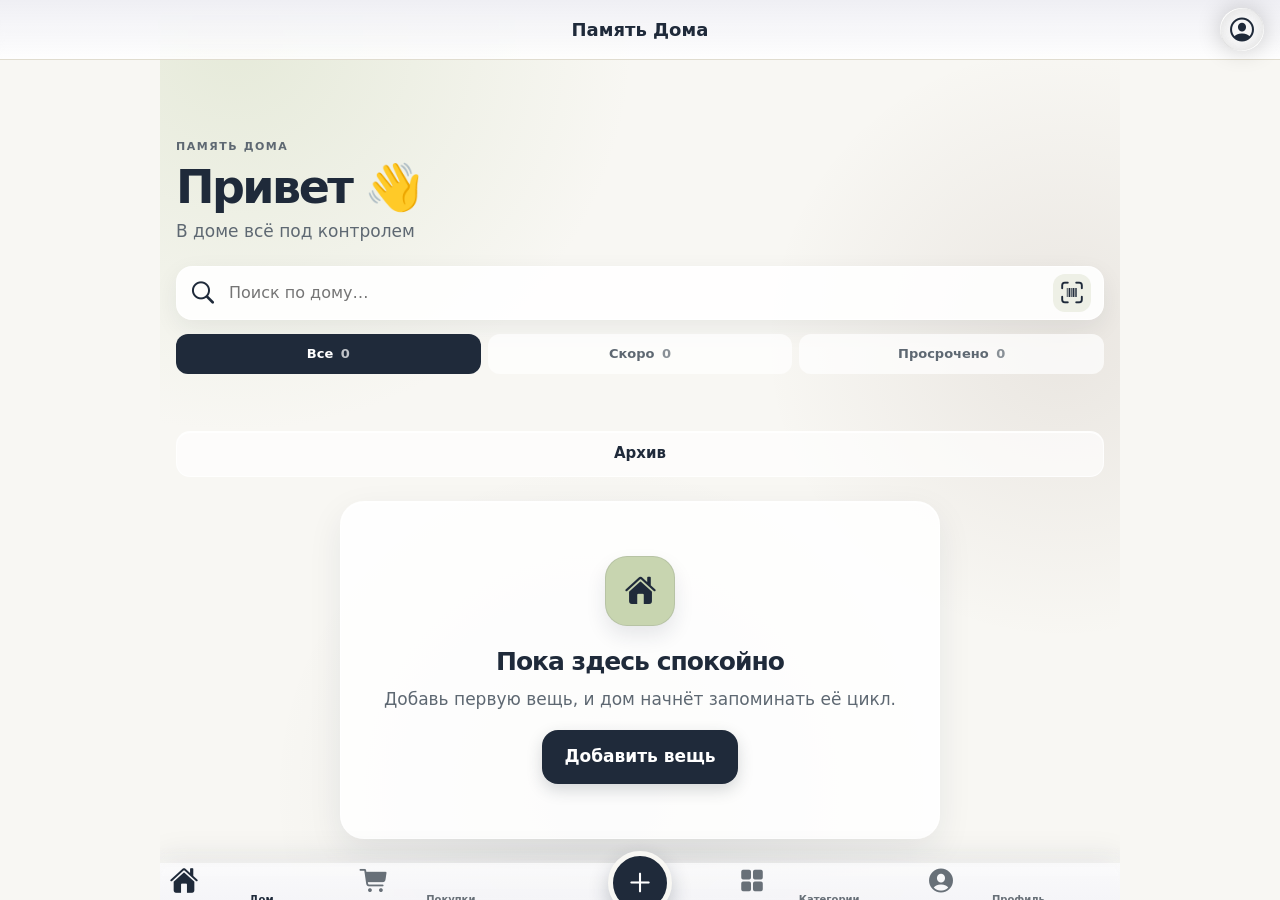
==== index.html @ 1f64ba48 "deploy: publish Home Memory beta" ====
<!DOCTYPE html>
<html lang="ru" data-dir-mode="static">
<head>
    <meta charset="utf-8">
    <meta http-equiv="Content-Type" content="text/html;charset=utf-8"/>
    <meta http-equiv="X-UA-Compatible" content="IE=edge">
    <meta name="viewport" content="width=device-width, initial-scale=1, viewport-fit=cover">
    <meta name="mobile-web-app-capable" content="yes">
    <meta name="apple-mobile-web-app-capable" content="yes"/>
    <meta name="apple-mobile-web-app-title" content="Память Дома"/>
    <meta name="apple-mobile-web-app-status-bar-style" content="black-translucent"/>
    <meta name="theme-color" content="#C8D5B0">
    <meta name="format-detection" content="telephone=no"/>
    <meta name="description" content="Память Дома помнит сроки, запасы, покупки и обслуживание за вас.">
    <title>Память Дома</title>
    <link rel="icon" type="image/png" href="favicon.png">
    <link rel="icon" type="image/svg+xml" href="favicon.svg">
    <link rel="apple-touch-icon" href="apple-touch-icon.png">
    <link rel="apple-touch-startup-image" media="screen and (device-width: 440px) and (device-height: 956px) and (-webkit-device-pixel-ratio: 3) and (orientation: landscape)" href="img/splash_screens/iPhone_17_Pro_Max__iPhone_16_Pro_Max_landscape.png">
    <link rel="apple-touch-startup-image" media="screen and (device-width: 402px) and (device-height: 874px) and (-webkit-device-pixel-ratio: 3) and (orientation: landscape)" href="img/splash_screens/iPhone_17_Pro__iPhone_17__iPhone_16_Pro_landscape.png">
    <link rel="apple-touch-startup-image" media="screen and (device-width: 430px) and (device-height: 932px) and (-webkit-device-pixel-ratio: 3) and (orientation: landscape)" href="img/splash_screens/iPhone_17_Air__iPhone_16_Plus__iPhone_15_Pro_Max__iPhone_15_Plus__iPhone_14_Pro_Max_landscape.png">
    <link rel="apple-touch-startup-image" media="screen and (device-width: 393px) and (device-height: 852px) and (-webkit-device-pixel-ratio: 3) and (orientation: landscape)" href="img/splash_screens/iPhone_16__iPhone_15_Pro__iPhone_15__iPhone_14_Pro_landscape.png">
    <link rel="apple-touch-startup-image" media="screen and (device-width: 428px) and (device-height: 926px) and (-webkit-device-pixel-ratio: 3) and (orientation: landscape)" href="img/splash_screens/iPhone_14_Plus__iPhone_13_Pro_Max__iPhone_12_Pro_Max_landscape.png">
    <link rel="apple-touch-startup-image" media="screen and (device-width: 390px) and (device-height: 844px) and (-webkit-device-pixel-ratio: 3) and (orientation: landscape)" href="img/splash_screens/iPhone_16e__iPhone_14__iPhone_13_Pro__iPhone_13__iPhone_12_Pro__iPhone_12_landscape.png">
    <link rel="apple-touch-startup-image" media="screen and (device-width: 375px) and (device-height: 812px) and (-webkit-device-pixel-ratio: 3) and (orientation: landscape)" href="img/splash_screens/iPhone_13_mini__iPhone_12_mini__iPhone_11_Pro__iPhone_XS__iPhone_X_landscape.png">
    <link rel="apple-touch-startup-image" media="screen and (device-width: 414px) and (device-height: 896px) and (-webkit-device-pixel-ratio: 3) and (orientation: landscape)" href="img/splash_screens/iPhone_11_Pro_Max__iPhone_XS_Max_landscape.png">
    <link rel="apple-touch-startup-image" media="screen and (device-width: 414px) and (device-height: 896px) and (-webkit-device-pixel-ratio: 2) and (orientation: landscape)" href="img/splash_screens/iPhone_11__iPhone_XR_landscape.png">
    <link rel="apple-touch-startup-image" media="screen and (device-width: 414px) and (device-height: 736px) and (-webkit-device-pixel-ratio: 3) and (orientation: landscape)" href="img/splash_screens/iPhone_8_Plus__iPhone_7_Plus__iPhone_6s_Plus__iPhone_6_Plus_landscape.png">
    <link rel="apple-touch-startup-image" media="screen and (device-width: 375px) and (device-height: 667px) and (-webkit-device-pixel-ratio: 2) and (orientation: landscape)" href="img/splash_screens/iPhone_8__iPhone_7__iPhone_6s__iPhone_6__4.7__iPhone_SE_landscape.png">
    <link rel="apple-touch-startup-image" media="screen and (device-width: 320px) and (device-height: 568px) and (-webkit-device-pixel-ratio: 2) and (orientation: landscape)" href="img/splash_screens/4__iPhone_SE__iPod_touch_5th_generation_and_later_landscape.png">
    <link rel="apple-touch-startup-image" media="screen and (device-width: 1032px) and (device-height: 1376px) and (-webkit-device-pixel-ratio: 2) and (orientation: landscape)" href="img/splash_screens/13__iPad_Pro_M4_landscape.png">
    <link rel="apple-touch-startup-image" media="screen and (device-width: 1024px) and (device-height: 1366px) and (-webkit-device-pixel-ratio: 2) and (orientation: landscape)" href="img/splash_screens/12.9__iPad_Pro_landscape.png">
    <link rel="apple-touch-startup-image" media="screen and (device-width: 834px) and (device-height: 1210px) and (-webkit-device-pixel-ratio: 2) and (orientation: landscape)" href="img/splash_screens/11__iPad_Pro_M4_landscape.png">
    <link rel="apple-touch-startup-image" media="screen and (device-width: 834px) and (device-height: 1194px) and (-webkit-device-pixel-ratio: 2) and (orientation: landscape)" href="img/splash_screens/11__iPad_Pro__10.5__iPad_Pro_landscape.png">
    <link rel="apple-touch-startup-image" media="screen and (device-width: 820px) and (device-height: 1180px) and (-webkit-device-pixel-ratio: 2) and (orientation: landscape)" href="img/splash_screens/10.9__iPad_Air_landscape.png">
    <link rel="apple-touch-startup-image" media="screen and (device-width: 834px) and (device-height: 1112px) and (-webkit-device-pixel-ratio: 2) and (orientation: landscape)" href="img/splash_screens/10.5__iPad_Air_landscape.png">
    <link rel="apple-touch-startup-image" media="screen and (device-width: 810px) and (device-height: 1080px) and (-webkit-device-pixel-ratio: 2) and (orientation: landscape)" href="img/splash_screens/10.2__iPad_landscape.png">
    <link rel="apple-touch-startup-image" media="screen and (device-width: 768px) and (device-height: 1024px) and (-webkit-device-pixel-ratio: 2) and (orientation: landscape)" href="img/splash_screens/9.7__iPad_Pro__7.9__iPad_mini__9.7__iPad_Air__9.7__iPad_landscape.png">
    <link rel="apple-touch-startup-image" media="screen and (device-width: 744px) and (device-height: 1133px) and (-webkit-device-pixel-ratio: 2) and (orientation: landscape)" href="img/splash_screens/8.3__iPad_Mini_landscape.png">
    <link rel="apple-touch-startup-image" media="screen and (device-width: 440px) and (device-height: 956px) and (-webkit-device-pixel-ratio: 3) and (orientation: portrait)" href="img/splash_screens/iPhone_17_Pro_Max__iPhone_16_Pro_Max_portrait.png">
    <link rel="apple-touch-startup-image" media="screen and (device-width: 402px) and (device-height: 874px) and (-webkit-device-pixel-ratio: 3) and (orientation: portrait)" href="img/splash_screens/iPhone_17_Pro__iPhone_17__iPhone_16_Pro_portrait.png">
    <link rel="apple-touch-startup-image" media="screen and (device-width: 430px) and (device-height: 932px) and (-webkit-device-pixel-ratio: 3) and (orientation: portrait)" href="img/splash_screens/iPhone_17_Air__iPhone_16_Plus__iPhone_15_Pro_Max__iPhone_15_Plus__iPhone_14_Pro_Max_portrait.png">
    <link rel="apple-touch-startup-image" media="screen and (device-width: 393px) and (device-height: 852px) and (-webkit-device-pixel-ratio: 3) and (orientation: portrait)" href="img/splash_screens/iPhone_16__iPhone_15_Pro__iPhone_15__iPhone_14_Pro_portrait.png">
    <link rel="apple-touch-startup-image" media="screen and (device-width: 428px) and (device-height: 926px) and (-webkit-device-pixel-ratio: 3) and (orientation: portrait)" href="img/splash_screens/iPhone_14_Plus__iPhone_13_Pro_Max__iPhone_12_Pro_Max_portrait.png">
    <link rel="apple-touch-startup-image" media="screen and (device-width: 390px) and (device-height: 844px) and (-webkit-device-pixel-ratio: 3) and (orientation: portrait)" href="img/splash_screens/iPhone_16e__iPhone_14__iPhone_13_Pro__iPhone_13__iPhone_12_Pro__iPhone_12_portrait.png">
    <link rel="apple-touch-startup-image" media="screen and (device-width: 375px) and (device-height: 812px) and (-webkit-device-pixel-ratio: 3) and (orientation: portrait)" href="img/splash_screens/iPhone_13_mini__iPhone_12_mini__iPhone_11_Pro__iPhone_XS__iPhone_X_portrait.png">
    <link rel="apple-touch-startup-image" media="screen and (device-width: 414px) and (device-height: 896px) and (-webkit-device-pixel-ratio: 3) and (orientation: portrait)" href="img/splash_screens/iPhone_11_Pro_Max__iPhone_XS_Max_portrait.png">
    <link rel="apple-touch-startup-image" media="screen and (device-width: 414px) and (device-height: 896px) and (-webkit-device-pixel-ratio: 2) and (orientation: portrait)" href="img/splash_screens/iPhone_11__iPhone_XR_portrait.png">
    <link rel="apple-touch-startup-image" media="screen and (device-width: 414px) and (device-height: 736px) and (-webkit-device-pixel-ratio: 3) and (orientation: portrait)" href="img/splash_screens/iPhone_8_Plus__iPhone_7_Plus__iPhone_6s_Plus__iPhone_6_Plus_portrait.png">
    <link rel="apple-touch-startup-image" media="screen and (device-width: 375px) and (device-height: 667px) and (-webkit-device-pixel-ratio: 2) and (orientation: portrait)" href="img/splash_screens/iPhone_8__iPhone_7__iPhone_6s__iPhone_6__4.7__iPhone_SE_portrait.png">
    <link rel="apple-touch-startup-image" media="screen and (device-width: 320px) and (device-height: 568px) and (-webkit-device-pixel-ratio: 2) and (orientation: portrait)" href="img/splash_screens/4__iPhone_SE__iPod_touch_5th_generation_and_later_portrait.png">
    <link rel="apple-touch-startup-image" media="screen and (device-width: 1032px) and (device-height: 1376px) and (-webkit-device-pixel-ratio: 2) and (orientation: portrait)" href="img/splash_screens/13__iPad_Pro_M4_portrait.png">
    <link rel="apple-touch-startup-image" media="screen and (device-width: 1024px) and (device-height: 1366px) and (-webkit-device-pixel-ratio: 2) and (orientation: portrait)" href="img/splash_screens/12.9__iPad_Pro_portrait.png">
    <link rel="apple-touch-startup-image" media="screen and (device-width: 834px) and (device-height: 1210px) and (-webkit-device-pixel-ratio: 2) and (orientation: portrait)" href="img/splash_screens/11__iPad_Pro_M4_portrait.png">
    <link rel="apple-touch-startup-image" media="screen and (device-width: 834px) and (device-height: 1194px) and (-webkit-device-pixel-ratio: 2) and (orientation: portrait)" href="img/splash_screens/11__iPad_Pro__10.5__iPad_Pro_portrait.png">
    <link rel="apple-touch-startup-image" media="screen and (device-width: 820px) and (device-height: 1180px) and (-webkit-device-pixel-ratio: 2) and (orientation: portrait)" href="img/splash_screens/10.9__iPad_Air_portrait.png">
    <link rel="apple-touch-startup-image" media="screen and (device-width: 834px) and (device-height: 1112px) and (-webkit-device-pixel-ratio: 2) and (orientation: portrait)" href="img/splash_screens/10.5__iPad_Air_portrait.png">
    <link rel="apple-touch-startup-image" media="screen and (device-width: 810px) and (device-height: 1080px) and (-webkit-device-pixel-ratio: 2) and (orientation: portrait)" href="img/splash_screens/10.2__iPad_portrait.png">
    <link rel="apple-touch-startup-image" media="screen and (device-width: 768px) and (device-height: 1024px) and (-webkit-device-pixel-ratio: 2) and (orientation: portrait)" href="img/splash_screens/9.7__iPad_Pro__7.9__iPad_mini__9.7__iPad_Air__9.7__iPad_portrait.png">
    <link rel="apple-touch-startup-image" media="screen and (device-width: 744px) and (device-height: 1133px) and (-webkit-device-pixel-ratio: 2) and (orientation: portrait)" href="img/splash_screens/8.3__iPad_Mini_portrait.png">
    <link rel="manifest" href="manifest.json">
    <link rel="stylesheet" href="./css/vendor-framework7-ltr-BfxMR8np.css">
  <script type="module" crossorigin src="./js/mobile-C40S2KGh.js"></script>
  <link rel="stylesheet" crossorigin href="./css/vendor-mobile-IQGUfzA8.css">
  <link rel="stylesheet" crossorigin href="./css/mobile-CT3A_3qa.css">
<link rel="manifest" href="./manifest.json"></head>
<body>
    <noscript>
        <strong>Для работы «Памяти Дома» нужно включить JavaScript.</strong>
    </noscript>
    <div id="app"></div>

</body>
</html>
---- css/vendor-framework7-ltr-BfxMR8np.css ----
:root{--f7-safe-area-left:0px;--f7-safe-area-right:0px;--f7-safe-area-top:0px;--f7-safe-area-bottom:0px;--f7-safe-area-outer-left:0px;--f7-safe-area-outer-right:0px;--f7-device-pixel-ratio:1}@supports (left:env(safe-area-inset-left)){:root{--f7-safe-area-top:env(safe-area-inset-top);--f7-safe-area-bottom:env(safe-area-inset-bottom)}:root .ios-left-edge,:root .ios-edges,:root .safe-area-left,:root .safe-areas,:root .popup,:root .sheet-modal,:root .panel-left{--f7-safe-area-left:env(safe-area-inset-left);--f7-safe-area-outer-left:env(safe-area-inset-left)}:root .ios-right-edge,:root .ios-edges,:root .safe-area-right,:root .safe-areas,:root .popup,:root .sheet-modal,:root .panel-right{--f7-safe-area-right:env(safe-area-inset-right);--f7-safe-area-outer-right:env(safe-area-inset-right)}:root .no-safe-areas,:root .no-safe-area-left,:root .no-ios-edges,:root .no-ios-left-edge{--f7-safe-area-left:0px;--f7-safe-area-outer-left:0px}:root .no-safe-areas,:root .no-safe-area-right,:root .no-ios-edges,:root .no-ios-right-edge{--f7-safe-area-right:0px;--f7-safe-area-outer-right:0px}}@media (resolution>=2x){:root{--f7-device-pixel-ratio:2}}@media (resolution>=3x){:root{--f7-device-pixel-ratio:3}}:root{--f7-font-size:14px;--f7-bars-translucent-opacity:.8;--f7-bars-translucent-blur:20px}.ios{--f7-font-family:-apple-system, SF Pro Text, SF UI Text, system-ui, Helvetica Neue, Helvetica, Arial, sans-serif;--f7-line-height:1.4;--f7-bars-border-color:transparent;--f7-glass-bg-color:#ffffffbf;--f7-glass-shadow:inset -1px -1px 0px -.5px #fff, inset 1px 1px 0px -.5px #fff, inset 3px 3px 10px -3px #ddd, inset -3px -3px 10px -3px #ddd, inset 0 0 5px 1px #fff, inset 0 0 0 .5px #00000040, inset 0 0 24px 0 #0000001a, 0 0 25px 0 #0003;--f7-glass-shadow-thumb:inset -3px -3px 0px -3.5px #fff, inset 3px 3px 0px -3.5px #fff, inset 0px 0px 0px .5px #ffffff80, inset 3px 3px 10px -2px #eee, inset -3px -3px 10px -2px #eee, inset 0 0 5px 1px #fff;--f7-bars-text-color:#000;--f7-text-color:#000;--f7-bars-bg-color:#efeff4}.ios .dark,.ios.dark{--f7-glass-bg-color:#32323280;--f7-glass-shadow:inset -2px -2px .5px -2.5px #fff6, inset 3px 3px .5px -3.5px #fff6, inset 2px 2px .5px -2px #262626, inset -2px -2px .5px -2px #262626, inset 0 0 5px 1px #141414, inset 0 0 0 1px #ffffff26, inset 0 0 10px 0 #ffffff13, inset 0 0 24px 0 #ffffff0d, 0 0 25px 0 #00000026;--f7-glass-shadow-thumb:inset 3px 3px 0px -3.5px #fff, inset -3px -3px 0px -3.5px #fff, inset -.5px -.5px 0px #ffffff80, inset .5px .5px 0px #ffffff1a, inset -3px 3px 0px -3.5px #ffffff40, inset 0px -5px 0px -3.5px #ffffff40, inset 0px -5px 5px #ffffff40;--f7-bars-text-color:#fff;--f7-text-color:#fff;--f7-bars-bg-color:#00000080}.md{--f7-font-family:Roboto, system-ui, Noto, Helvetica, Arial, sans-serif;--f7-line-height:1.5;--f7-bars-border-color:transparent;--f7-text-color:#212121}.md .dark,.md.dark{--f7-text-color:#ffffffde}.md,.md .dark,.md [class*=color-]{--f7-bars-link-color:var(--f7-md-on-surface);--f7-bars-bg-color:var(--f7-md-surface-2);--f7-bars-bg-color-rgb:var(--f7-md-surface-2-rgb)}.text-color-primary{--f7-theme-color-text-color:var(--f7-theme-color)}.bg-color-primary{--f7-theme-color-bg-color:var(--f7-theme-color)}.border-color-primary{--f7-theme-color-border-color:var(--f7-theme-color)}.ripple-color-primary{--f7-theme-color-ripple-color:rgba(var(--f7-theme-color-rgb), .3)}@font-face{font-family:framework7-core-icons;src:url("data:application/font-woff;charset=utf-8;base64, [base64]//wADZ2x5ZgAABGwAAAUaAAAKmDl32O9oZWFkAAAJiAAAADAAAAA2LZDoBWhoZWEAAAm4AAAAIAAAACQHgQM9aG10eAAACdgAAABlAAABJC7p//Fsb2NhAAAKQAAAAJQAAACUSJxLbG1heHAAAArUAAAAHwAAACAAjwBPbmFtZQAACvQAAAFSAAAC1n9rlKpwb3N0AAAMSAAAAUsAAAJxUpmL2HicY2BgYGQAgvvXTkWC6Kecl4/AaABV+gfkAAB4nGNgZGBg4AFiGSBmAkJmBk0GRgYtBg8gmwUsxgAADXYA1QB4nGNgZGBg4GKQYzBhYMxJLMlj4GBgAYow/P/PAJJhLM6sSoWKfWCAAwDAjgbRAAB4nHVTSU4CQRR91Y0RZyaBKGAYVIKI8zzPhgULb0BiNBriynAEj0E8h0vP4MoDuPIIJvh+NdBNV0inU9X/vf//q1e/[base64]/riszvfLr7NTiFWl0g3PkTXitR4h3scMD+mcyP0pf+2SvTKiznZy1q7GxXtN3RGctxZ2uV/3I04pxtmToS7NP3OIvcP0IBD6HicY2Bh/MI4gYGVgYHRhzGNgYHBHUp/ZZBkaGFgYGJgZWaAAUYGJBCQ5prC0MCgwFDFeOD/AQY9ps+MxTA1jAfAShQYxABDtQxkAAB4nGNgYGBmgGAZBkYGEIgB8hjBfBYGByDNw8DBwARkKzDoMlgyxDNU/f8PFAXxDIC8xP///z/+f/3/1f8b/q+HmgAHjGwMcCFGJiDBxICmAGI1HLAwMLCysXNwcnHz8PIxEAP4GQQEhYRFRMXEJSSlpGVk5eQVFJWUVVTV1DU0iTKA1gAAxH4T6AAAAAARAUQAAAAB//8AAnic7VXdTxxVFL9nlp27sOx87MdMpHULdNhpUgW7s7uD7RaI9CMhlBoDisSkULe8WI3V8BFTdnkrbYprTAkp6VsTm9iXsg9q+gDoC7VxNSE2MaZP+GCi9akP2qQMnjOzi0D/A9Pk3K9z7z1z7u/8zhkmMJUxdh0GmI9x1roIrC1b4jXsr+Si6H+YLfkEnLJFH6n9pC5xEZ5mS0B6S7VU01L3qzMTo6Mw4NxWwUJrgLLiNpyph2j+XPdc97/XCdt0PtS+KrhqVoOtFl6HIcwwmUVYjLFwsxjVkplUIqlFxeZECmyT6+aX/dlsf/bG+Z6e8z2Q3nNhT+ECdGX7jx7tf7OHlM6TvR/uefcC2YTNf5gE78BHTGOsE8xEZh/YGV2TQde42AZcNBPi5cuhBgk7SaI+JIXcuY39XlRIUmhrs74+5L5p81uw0OkwYy3NskCeke1UJrkPNDAB4LdgoxZcXg5qTcF1uSQI60GtMbi0TNp12cNg83dYgS+wrryAVnRupk1xfzPZ0GJRrjfTq/H10DWdmOatncdHRq6cPcC/Gj52bLh7djpRiPEDI1dGRo53tPLu4e7uYdcvlmBLiJ+fsQhHk/bS+LixsAAZd2BePDYfwwLMsgB+NdZEh3QOC869olEuG8VfU95YOctC8B3kyJ4NOph2EWTDKReNgcqI+D5BLA56WNgdkLbR/yihi/Fqg4Qf8On46KUlAmBd/gkEWCdUUFHFgr4TZaue3zY6ZNqrN41Cwfga+3zLzv00uqvzynZLvmC4WDqzNaPCYxZkOr4KKcJ1W0czptBoCErYaKwJK4LQtZpZrcoR50dnY34efJAE3/[base64]/urncl1QvhUA3iXXhyTPvzNwAu0Tz5BB3LzpBgQS7sA8fjMNjmHMQpTHGLRt7BYr3H40GBk0XrH7+j7oWxzs6BjsmH4rMhjHVZ996HAnaXZigX5SgrnM4pR0O4DQpPkqDOPjqNvpJ7IBOeH5eeamkc8bVHs2/4TbMIcoqexFrDaVKhMh//[base64]/jpkCyq/s5PgnAoqDyo5WfkkF8Qe1fUXbWKqpCJFcoYG4MhHMbHq7gdxNoy8AxuBycn45MT8QmUSbAnvBmJW1eHhLKQYLXEu5SSsZKags5FtlWFtWtza2tz167lM3mUAvUvwYG1NeeXNbhRsPN5u+D2u/Pe9bMp3WSWKd+de9BehFmapty899GbBAvfRHmHPqtpL/OoCdZG2WuIdGrald1xUDx6U757PxQk9iXOLwU8SsMbz8ThX+V3//AAAHicY2BkYGAA4vPlMlPi+W2+MnAzMYDAU87LR2D0/x//elnSmD4DuRwMYGkAYMsNmnicY2BkYGD6/K+XQY8l7f8PBgaWNAagCArwBACRVQXFeJxj2M0gyAACqxgGNWAMAOKQ/z8YdYD0AaDAPiA9C4gPAbHO/58Mx4FiQMySBhW3AGInID4LFD8L1OcGZLtAxUDs1UAMVMv05v9/ht1ANsP/H2AztYFiZyFmMBkD9QLlAAK6GvAAAAAAAAAqACoAKgA0AD4ASABSAFwAZgBwAHoAhACOAJgAogCsALYAwADKANQA3gDoAPIA/AEGARABGgEkAS4BOAFCAUwBVgFgAWoBdAF+AYgBkgGcAaYBsgHcAgYCKAJSAmQCegKMAq4CvgLOAwADFgM2A1YDaAOGA5gDvAPaA+oEHgQ4BGgEiASoBLoE1AT8BRIFLAVMeJxjYGRgYPBkkGNgYQABJiBmZACJOTDogQQADhwA3wB4nK2QP2sCQRDF3/oPkiKBENuwpYp37AkqWEawsQkp7C/nRRe9W1kPRPJl0qVLmS6fIpAyZT5H3q1LSGGRwoNhfvfmze7MArjAKwQOXwv3ngWaePFcwTk+PFcRiVvPNTTFs+c6LsWn5waalSs6Re2Mf3euq2SBDp48V3CNd89VPODLcw0dUXiu40a8eW5Q/8YYBhvsYaGxwBIFJGdO0GbuQTH66JJnWCPGnK6MYalM6Y5JpZ7xDO2qGJvN3urFspCtpC17qtfvytk6nutMWzldxnYdZxs9p/ORzWVrih2HsFhhiIBXl5yStOMcW1ptnKU7Y1fDIDE2DXRicspHvX8NEycWLlvul7qtQu4lMWL8f4SDf0AtYnfw+zaYmLyYGLtIZS9UciSPjkp9EEQqKJ/jFIvP6LOsa+eTnEVxrtBlxXJqt9rkUqkoVEqd4MYfrhmFugAAeJxtUIduwjAUvIO27AJlj45vqbr33lUUklCiAkbGlP49NTiMSH2SJb9353t3RgSzmkxA/Fen+hARRJFDAUWUUEYFVdRQRwNN7OMAhzjCMU409wznuMAlrnCNG9ziDvd4wCOe8IwXvOIN7/jAJyOMco3r3GCMcSaYZIppZrjJLHPMc4sFFllimRVWWWOdDTa5zR3uci859GzpdCxfDBNOVwy96S3vdLwfKfqW9L86aoYFtJ6bnWNdr610n7GlFON5l9Ko890Sv/qeCzG1SCYkm16Fy32h/Lbv2MrXk4WRrBFvCaVET0smpO36YooU5q9dMe5b9kgKaceGQqrAojFh5sk5dzTIBDkMkF8CwSS9Kpt1va6nPEuKUd+dbg96HXqgpGW8rXqZBV0KGQ+akAv/Z8+Nm4T6j0IrNHXTqC6Is0h6XgxLmCV/CZ27wAA=")format("woff");font-weight:400;font-style:normal}html{overscroll-behavior:none}html,body,.framework7-root{width:100%;height:100%;position:relative;overflow-x:hidden}body{-webkit-text-size-adjust:100%;-webkit-font-smoothing:antialiased;width:100%;font-family:var(--f7-font-family);font-size:var(--f7-font-size);line-height:var(--f7-line-height);color:var(--f7-text-color);scrollbar-width:none;scrollbar-color:transparent;background:#fff;margin:0;padding:0;overflow:hidden scroll}body::-webkit-scrollbar{appearance:none;opacity:0;background:0 0;width:0;display:none}body::-webkit-scrollbar-track{box-shadow:none;background:0 0}body::-webkit-scrollbar-thumb{background-color:#0000;border-radius:9999px;outline:none;position:relative}.dark body,body.dark{background:#000}.dark{color:var(--f7-text-color)}.framework7-root{box-sizing:border-box;overflow:hidden}.framework7-initializing *,.framework7-initializing :before,.framework7-initializing :after{transition-duration:0s!important}.device-ios,.device-android{cursor:pointer}.device-ios{touch-action:manipulation}@media (width:1024px) and (height:691px) and (orientation:landscape){html,body,.framework7-root{height:671px}}@media (width:1024px) and (height:692px) and (orientation:landscape){html,body,.framework7-root{height:672px}}*{-webkit-tap-highlight-color:#0000;-webkit-touch-callout:none}a,input,textarea,select{outline:0}a{cursor:pointer;color:var(--f7-theme-color);text-decoration:none}.link,.item-link{cursor:pointer}p{margin:1em 0}.disabled{opacity:.55!important;pointer-events:none!important}html.device-full-viewport,html.device-full-viewport body{height:100vh}.ios .md-only,.ios .if-md,.ios .if-not-ios,.ios .not-ios{display:none!important}@media (width:1024px) and (height:691px) and (orientation:landscape){.ios,.ios body,.ios .framework7-root{height:671px}}@media (width:1024px) and (height:692px) and (orientation:landscape){.ios,.ios body,.ios .framework7-root{height:672px}}.md .ios-only,.md .if-ios,.md .if-not-md,.md .not-md{display:none!important}.views,.view{z-index:5000;box-sizing:border-box;height:100%;position:relative;overflow:hidden}.framework7-root>.view,.framework7-root>.views{height:100%}.view-resize-handler{width:6px;height:100%;left:var(--f7-page-master-width);cursor:col-resize;z-index:1000;margin-left:-3px;display:none;position:absolute;top:0}.view-master-detail .view-resize-handler{display:block}:root{--f7-page-master-width:320px;--f7-page-master-border-color:#0000001a;--f7-page-master-border-width:1px;--f7-page-swipeback-transition-duration:.3s;--f7-page-parallax-transition-duration:.5s;--f7-page-cover-transition-duration:.45s;--f7-page-dive-transition-duration:.5s;--f7-page-fade-transition-duration:.5s;--f7-page-flip-transition-duration:.7s;--f7-page-push-transition-duration:.5s;--f7-page-title-line-height:1.2;--f7-page-title-text-color:inherit;--f7-page-title-padding-left:16px;--f7-page-title-padding-right:16px}.ios{--f7-page-transition-duration:.4s;--f7-page-title-font-size:34px;--f7-page-title-font-weight:700;--f7-page-title-letter-spacing:-.03em;--f7-page-title-padding-vertical:6px;--f7-page-bg-color:#efeff4}.ios .dark,.ios.dark{--f7-page-bg-color:#000}.md{--f7-page-transition-duration:.4s;--f7-page-title-font-size:34px;--f7-page-title-font-weight:500;--f7-page-title-letter-spacing:0;--f7-page-title-padding-vertical:8px}.md,.md .dark,.md [class*=color-]{--f7-page-bg-color:var(--f7-md-surface)}.dark{--f7-page-master-border-color:#fff3}.pages{width:100%;height:100%;position:relative;overflow:hidden}.page{box-sizing:border-box;background-color:var(--f7-page-bg-color);z-index:1;width:100%;height:100%;position:absolute;top:0;left:0;transform:none}.page-transparent{background-color:#0000}.page-with-navbar-large-collapsed{--f7-navbar-large-collapse-progress:1}.page-previous{pointer-events:none}.page-content{-webkit-overflow-scrolling:touch;box-sizing:border-box;z-index:1;height:100%;padding-top:calc(var(--f7-page-navbar-offset,0px) + var(--f7-page-toolbar-top-offset,0px) + var(--f7-page-subnavbar-offset,0px) + var(--f7-page-searchbar-offset,0px) + var(--f7-page-content-extra-padding-top,0px));padding-bottom:calc(var(--f7-page-toolbar-bottom-offset,0px) + var(--f7-safe-area-bottom) + var(--f7-page-content-extra-padding-bottom,0px));position:relative;overflow:auto}.page-previous .page-opacity-effect,.page-previous:after{opacity:1}.page-transitioning,.page-transitioning .page-shadow-effect,.page-transitioning .page-opacity-effect{transition-duration:var(--f7-page-transition-duration)}.page-transitioning-swipeback,.page-transitioning-swipeback .page-shadow-effect,.page-transitioning-swipeback .page-opacity-effect{transition-duration:var(--f7-page-swipeback-transition-duration)}.router-transition-forward .page-next,.router-transition-backward .page-next,.router-transition-forward .page-current,.router-transition-backward .page-current{pointer-events:none}.page-shadow-effect{z-index:-1;content:"";opacity:0;background:linear-gradient(90deg,#0000 0% 10%,#00000003 50%,#0003 100%);width:16px;position:absolute;top:0;bottom:0;right:100%}.page-opacity-effect{content:"";opacity:0;z-index:10000;background:#0000001a;width:100%;position:absolute;top:0;bottom:0;left:0}.ios .page-previous{transform:translate(-20%)}.ios .page-next{transform:translate(100%)}.ios .page-current .page-shadow-effect{opacity:1}.ios .router-transition-forward .page-next{animation:ios-page-next-to-current var(--f7-page-transition-duration) forwards}.ios .router-transition-forward .page-next:before{z-index:-1;content:"";opacity:0;width:16px;animation:ios-page-element-fade-in var(--f7-page-transition-duration) forwards;background:linear-gradient(90deg,#0000 0% 10%,#00000003 50%,#0003 100%);position:absolute;top:0;bottom:0;right:100%}.ios .router-transition-forward .page-current{animation:ios-page-current-to-previous var(--f7-page-transition-duration) forwards}.ios .router-transition-forward .page-current:after{content:"";opacity:0;z-index:10000;width:100%;animation:ios-page-element-fade-in var(--f7-page-transition-duration) forwards;background:#0000001a;position:absolute;top:0;bottom:0;left:0}.ios .router-transition-backward .page-previous{animation:ios-page-previous-to-current var(--f7-page-transition-duration) forwards}.ios .router-transition-backward .page-previous:after{content:"";opacity:0;z-index:10000;width:100%;animation:ios-page-element-fade-out var(--f7-page-transition-duration) forwards;background:#0000001a;position:absolute;top:0;bottom:0;left:0}.ios .router-transition-backward .page-current{animation:ios-page-current-to-next var(--f7-page-transition-duration) forwards}.ios .router-transition-backward .page-current:before{z-index:-1;content:"";opacity:0;width:16px;animation:ios-page-element-fade-out var(--f7-page-transition-duration) forwards;background:linear-gradient(90deg,#0000 0% 10%,#00000003 50%,#0003 100%);position:absolute;top:0;bottom:0;right:100%}@keyframes ios-page-next-to-current{0%{transform:translate(100%)}to{transform:translate(0%,0)}}@keyframes ios-page-previous-to-current{0%{transform:translate(-20%)}to{transform:translate(0%,0)}}@keyframes ios-page-current-to-previous{0%{transform:translate(0,0)}to{transform:translate(-20%)}}@keyframes ios-page-current-to-next{0%{transform:translate(0,0)}to{transform:translate(100%)}}@keyframes ios-page-element-fade-in{0%{opacity:0}to{opacity:1}}@keyframes ios-page-element-fade-out{0%{opacity:1}to{opacity:0}}.md .page-previous{transform:translate(-24px)}.md .page-next{pointer-events:none;opacity:0;transform:translate(128px)}.md .page-next.page-next-on-right{opacity:1;transform:translate(100%)}.md .router-transition-forward .page-next{opacity:1;animation:md-page-next-to-current var(--f7-page-transition-duration) forwards cubic-bezier(0, .8, .3, 1)}.md .router-transition-forward .page-current{animation:md-page-current-to-previous var(--f7-page-transition-duration) forwards cubic-bezier(0, .8, .3, 1)}.md .router-transition-backward .page-current{animation:md-page-current-to-next calc(var(--f7-page-transition-duration) / 2) forwards cubic-bezier(0, 1, .8, 1), md-page-current-to-next-opacity calc(var(--f7-page-transition-duration) / 2) forwards}.md .router-transition-backward .page-previous{animation:md-page-previous-to-current calc(var(--f7-page-transition-duration) / 2) forwards cubic-bezier(0, 1, .8, 1)}@keyframes md-page-next-to-current{0%{transform:translate(128px)}to{transform:translate(0,0)}}@keyframes md-page-current-to-next{0%{transform:translate(0,0)}to{transform:translate(128px)}}@keyframes md-page-current-to-next-opacity{0%{opacity:1}to{opacity:0}}@keyframes md-page-current-to-previous{0%{transform:translate(0,0)}to{transform:translate(-24px)}}@keyframes md-page-previous-to-current{0%{transform:translate(-24px)}to{transform:translate(0,0)}}.view:not(.view-master-detail) .page-master-stacked{display:none}.view-master-detail .page-master{width:var(--f7-page-master-width);--f7-safe-area-right:0px;--f7-safe-area-outer-right:0px;border-right:var(--f7-page-master-border-width) solid var(--f7-page-master-border-color)}.view-master-detail .page-master-detail{width:calc(100% - var(--f7-page-master-width));--f7-safe-area-left:0px;--f7-safe-area-outer-left:0px;left:var(--f7-page-master-width)}.view-master-detail .page-master{z-index:2;pointer-events:auto;transform:none}.view-master-detail .page-master:before,.view-master-detail .page-master:after{display:none}.view-master-detail.router-transition .page-master{animation:none}.md .router-transition-custom .page-previous,.ios .router-transition-custom .page-previous,.md .router-transition-custom .page-next,.ios .router-transition-custom .page-next{opacity:1;transform:none}.md .router-transition-custom.view-master-detail .page-master,.ios .router-transition-custom.view-master-detail .page-master{animation:none}.page-title{z-index:10;text-overflow:ellipsis;white-space:nowrap;color:var(--f7-page-title-text-color);letter-spacing:var(--f7-page-title-letter-spacing);font-size:var(--f7-page-title-font-size);font-weight:var(--f7-page-title-font-weight);line-height:var(--f7-page-title-line-height);padding-left:calc(var(--f7-page-title-padding-left) + var(--f7-safe-area-left));padding-right:calc(var(--f7-page-title-padding-right) + var(--f7-safe-area-right));padding-top:var(--f7-page-title-padding-vertical);padding-bottom:var(--f7-page-title-padding-vertical);box-sizing:border-box;width:100%;position:relative;overflow:hidden}.router-transition-f7-circle-forward:after,.router-transition-f7-circle-backward:after{content:"";background:var(--f7-page-bg-color);z-index:100;width:100vmax;height:100vmax;margin-top:-50vmax;margin-left:-50vmax;position:absolute;top:50%;left:50%}.router-transition-f7-circle-forward .page,.router-transition-f7-circle-backward .page{pointer-events:none}.router-transition-f7-circle-forward:after{border-radius:50%;animation:.4s forwards f7-circle-circle-in;transform:scale(0)}.ios .router-transition-f7-circle-forward .page-next,.md .router-transition-f7-circle-forward .page-next{opacity:0;z-index:150;animation:.3s .3s forwards f7-circle-next-to-current;transform:scale(.9)}.router-transition-f7-circle-backward:after{animation:.3s .35s forwards f7-circle-circle-out}.ios .router-transition-f7-circle-backward .page-current,.md .router-transition-f7-circle-backward .page-current{z-index:150;animation:.7s forwards f7-circle-current-to-next}@keyframes f7-circle-circle-in{0%{border-radius:50%;transform:scale(0)}50%{border-radius:50%}to{border-radius:0%;transform:scale(1)}}@keyframes f7-circle-circle-out{0%{border-radius:0%;transform:scale(1)}50%{border-radius:50%}to{border-radius:50%;transform:scale(0)}}@keyframes f7-circle-next-to-current{0%{opacity:0;transform:scale(.9)}40%{opacity:1;transform:scale(1.035)}to{opacity:1;transform:scale(1)}}@keyframes f7-circle-current-to-next{0%{opacity:1;transform:scale(1)}34%{opacity:1;transform:scale(1.035)}57%{opacity:0;transform:scale(.9)}to{opacity:0;transform:scale(.9)}}.router-transition-f7-cover-v-forward,.router-transition-f7-cover-v-backward{perspective:1200px;background:#000}.router-transition-f7-cover-v-forward .page,.router-transition-f7-cover-v-backward .page{pointer-events:none}.router-transition-f7-cover-v-forward .page-next{animation:f7-cover-v-next-to-current var(--f7-page-cover-transition-duration) forwards}.router-transition-f7-cover-v-forward .page-current{animation:f7-cover-v-current-to-prev var(--f7-page-cover-transition-duration) forwards}.router-transition-f7-cover-v-backward .page-current{animation:f7-cover-v-current-to-next var(--f7-page-cover-transition-duration) forwards}.router-transition-f7-cover-v-backward .page-previous{animation:f7-cover-v-prev-to-current var(--f7-page-cover-transition-duration) forwards}@keyframes f7-cover-v-next-to-current{0%{transform:translateY(100%)}to{transform:translateY(0%)}}@keyframes f7-cover-v-current-to-next{0%{transform:translateY(0%)}to{transform:translateY(100%)}}@keyframes f7-cover-v-current-to-prev{0%{opacity:1;transform:translateZ(0)}to{opacity:.5;transform:translateZ(-300px)}}@keyframes f7-cover-v-prev-to-current{0%{opacity:.5;transform:translateZ(-300px)}to{opacity:1;transform:translateZ(0)}}.router-transition-f7-cover-forward,.router-transition-f7-cover-backward{perspective:1200px;background:#000}.router-transition-f7-cover-forward .page,.router-transition-f7-cover-backward .page{pointer-events:none}.router-transition-f7-cover-forward .page-next{animation:f7-cover-next-to-current var(--f7-page-cover-transition-duration) forwards}.router-transition-f7-cover-forward .page-current{animation:f7-cover-current-to-prev var(--f7-page-cover-transition-duration) forwards}.router-transition-f7-cover-backward .page-current{animation:f7-cover-current-to-next var(--f7-page-cover-transition-duration) forwards}.router-transition-f7-cover-backward .page-previous{animation:f7-cover-prev-to-current var(--f7-page-cover-transition-duration) forwards}@keyframes f7-cover-next-to-current{0%{transform:translate(100%)}to{transform:translate(0%)}}@keyframes f7-cover-current-to-next{0%{transform:translate(0%)}to{transform:translate(100%)}}@keyframes f7-cover-current-to-prev{0%{opacity:1;transform:translateZ(0)}to{opacity:.5;transform:translateZ(-300px)}}@keyframes f7-cover-prev-to-current{0%{opacity:.5;transform:translateZ(-300px)}to{opacity:1;transform:translateZ(0)}}.router-transition-f7-dive-forward,.router-transition-f7-dive-backward{background:var(--f7-page-bg-color);perspective:1200px}.router-transition-f7-dive-forward .page,.router-transition-f7-dive-backward .page{pointer-events:none}.router-transition-f7-dive-forward .page-next{animation:f7-dive-next-to-current var(--f7-page-dive-transition-duration) forwards}.router-transition-f7-dive-forward .page-current{animation:f7-dive-current-to-prev var(--f7-page-dive-transition-duration) forwards}.router-transition-f7-dive-backward .page-current{animation:f7-dive-current-to-next var(--f7-page-dive-transition-duration) forwards}.router-transition-f7-dive-backward .page-previous{animation:f7-dive-prev-to-current var(--f7-page-dive-transition-duration) forwards}@keyframes f7-dive-next-to-current{0%{opacity:0;transform:translateZ(-150px)}50%{opacity:0}to{opacity:1;transform:translateZ(0)}}@keyframes f7-dive-current-to-next{0%{opacity:1;transform:translateZ(0)}50%{opacity:0}to{opacity:0;transform:translateZ(-150px)}}@keyframes f7-dive-current-to-prev{0%{opacity:1;transform:translateZ(0)}50%{opacity:0}to{opacity:0;transform:translateZ(150px)}}@keyframes f7-dive-prev-to-current{0%{opacity:0;transform:translateZ(150px)}50%{opacity:0}to{opacity:1;transform:translateZ(0)}}.router-transition-f7-fade-forward,.router-transition-f7-fade-backward{background:var(--f7-page-bg-color)}.router-transition-f7-fade-forward .page,.router-transition-f7-fade-backward .page{pointer-events:none}.ios .router-transition-f7-fade-forward .page-next,.md .router-transition-f7-fade-forward .page-next{opacity:0;animation:f7-fade-in var(--f7-page-fade-transition-duration) forwards}.ios .router-transition-f7-fade-forward .page-current,.md .router-transition-f7-fade-forward .page-current,.ios .router-transition-f7-fade-backward .page-current,.md .router-transition-f7-fade-backward .page-current{animation:f7-fade-out var(--f7-page-fade-transition-duration) forwards}.ios .router-transition-f7-fade-backward .page-previous,.md .router-transition-f7-fade-backward .page-previous{animation:f7-fade-in var(--f7-page-fade-transition-duration) forwards}@keyframes f7-fade-in{0%{opacity:0}50%{opacity:0}to{opacity:1}}@keyframes f7-fade-out{0%{opacity:1}50%{opacity:0}to{opacity:0}}.router-transition-f7-flip-forward,.router-transition-f7-flip-backward{perspective:1200px;background:#000}.router-transition-f7-flip-forward .page,.router-transition-f7-flip-backward .page{backface-visibility:hidden;pointer-events:none;overflow:hidden}.router-transition-f7-flip-forward .page-next{transform-style:preserve-3d;animation:f7-flip-next-to-current var(--f7-page-flip-transition-duration) forwards}.router-transition-f7-flip-forward .page-current{transform-style:preserve-3d;animation:f7-flip-current-to-prev var(--f7-page-flip-transition-duration) forwards}.router-transition-f7-flip-backward .page-current{transform-style:preserve-3d;animation:f7-flip-current-to-next var(--f7-page-flip-transition-duration) forwards}.router-transition-f7-flip-backward .page-previous{transform-style:preserve-3d;animation:f7-flip-prev-to-current var(--f7-page-flip-transition-duration) forwards}@keyframes f7-flip-next-to-current{0%{border-radius:32px;transform:translateZ(-100vmax)rotateY(180deg)}to{border-radius:0;transform:translateZ(0)rotateY(0)}}@keyframes f7-flip-current-to-next{0%{border-radius:0;transform:translateZ(0)rotateY(0)}to{border-radius:32px;transform:translateZ(-100vmax)rotateY(180deg)}}@keyframes f7-flip-current-to-prev{0%{border-radius:0;transform:translateZ(0)rotateY(0)}to{border-radius:32px;transform:translateZ(-100vmax)rotateY(-180deg)}}@keyframes f7-flip-prev-to-current{0%{border-radius:32px;transform:translateZ(-100vmax)rotateY(-180deg)}to{border-radius:0;transform:translateZ(0)rotateY(0)}}.router-transition-f7-parallax-forward .page{pointer-events:none}.router-transition-f7-parallax-forward .page-next{animation:f7-parallax-next-to-current var(--f7-page-parallax-transition-duration) forwards}.router-transition-f7-parallax-forward .page-current{animation:f7-parallax-current-to-prev var(--f7-page-parallax-transition-duration) forwards}.router-transition-f7-parallax-backward .page{pointer-events:none}.router-transition-f7-parallax-backward .page-current{animation:f7-parallax-current-to-next var(--f7-page-parallax-transition-duration) forwards}.router-transition-f7-parallax-backward .page-previous{animation:f7-parallax-prev-to-current var(--f7-page-parallax-transition-duration) forwards}@keyframes f7-parallax-next-to-current{0%{transform:translate(100%)}to{transform:translate(0%)}}@keyframes f7-parallax-current-to-next{0%{transform:translate(0%)}to{transform:translate(100%)}}@keyframes f7-parallax-current-to-prev{0%{transform:translate(0%)}to{transform:translate(-20%)}}@keyframes f7-parallax-prev-to-current{0%{transform:translate(-20%)}to{transform:translate(0%)}}.router-transition-f7-push-forward .page{pointer-events:none}.router-transition-f7-push-forward .page-next{animation:f7-push-next-to-current var(--f7-page-push-transition-duration) forwards}.router-transition-f7-push-forward .page-current{animation:f7-push-current-to-prev var(--f7-page-push-transition-duration) forwards}.router-transition-f7-push-backward .page{pointer-events:none}.router-transition-f7-push-backward .page-current{animation:f7-push-current-to-next var(--f7-page-push-transition-duration) forwards}.router-transition-f7-push-backward .page-previous{animation:f7-push-prev-to-current var(--f7-page-push-transition-duration) forwards}@keyframes f7-push-next-to-current{0%{transform:translate(100%)}to{transform:translate(0%)}}@keyframes f7-push-current-to-next{0%{transform:translate(0%)}to{transform:translate(100%)}}@keyframes f7-push-current-to-prev{0%{transform:translate(0%)}to{transform:translate(-100%)}}@keyframes f7-push-prev-to-current{0%{transform:translate(-100%)}to{transform:translate(0%)}}:root{--f7-link-highlight-black:#0000001a;--f7-link-highlight-white:#ffffff26;--f7-link-highlight-color:rgba(var(--f7-theme-color-rgb), .15)}.ios{--f7-link-pressed-opacity:.3}.link,.tab-link{box-sizing:border-box;z-index:1;--f7-touch-ripple-color:var(--f7-link-touch-ripple-color,rgba(var(--f7-theme-color-rgb), .25));place-content:center;align-items:center;display:inline-flex;position:relative}.link i+span,.link i+i,.link span+i,.link span+span{margin-left:4px}.link[class*=color-]{color:var(--f7-theme-color)}.ios .link{transition:opacity .3s}.ios .link.active-state{opacity:var(--f7-link-pressed-opacity);transition-duration:0s}:root{--f7-navbar-hide-show-transition-duration:.4s;--f7-navbar-title-line-height:1.2;--f7-navbar-subtitle-text-align:inherit;--f7-navbar-large-title-line-height:1.2;--f7-navbar-large-title-text-color:inherit;--f7-navbar-large-title-padding-left:16px;--f7-navbar-large-title-padding-right:16px}.ios{--f7-navbar-link-color:var(--f7-bars-text-color);--f7-navbar-height:76px;--f7-navbar-font-size:17px;--f7-navbar-title-font-size:inherit;--f7-navbar-inner-padding-left:16px;--f7-navbar-inner-padding-right:16px;--f7-navbar-title-font-weight:600;--f7-navbar-title-margin-left:0;--f7-navbar-title-margin-right:0;--f7-navbar-title-text-align:center;--f7-navbar-subtitle-font-size:10px;--f7-navbar-subtitle-line-height:1;--f7-navbar-large-title-height:52px;--f7-navbar-large-title-font-size:34px;--f7-navbar-large-title-font-weight:700;--f7-navbar-large-title-letter-spacing:-.03em;--f7-navbar-large-title-padding-vertical:6px;--f7-navbar-subtitle-text-color:#0000008c}.ios .dark,.ios.dark{--f7-navbar-subtitle-text-color:#ffffff8c}.md{--f7-navbar-height:64px;--f7-navbar-font-size:16px;--f7-navbar-title-font-size:22px;--f7-navbar-inner-padding-left:0px;--f7-navbar-inner-padding-right:0px;--f7-navbar-title-font-weight:400;--f7-navbar-title-margin-left:0px;--f7-navbar-title-margin-right:16px;--f7-navbar-title-text-align:left;--f7-navbar-subtitle-font-size:14px;--f7-navbar-subtitle-line-height:1.2;--f7-navbar-large-title-font-size:28px;--f7-navbar-large-title-height:88px;--f7-navbar-large-title-font-weight:400;--f7-navbar-large-title-letter-spacing:0;--f7-navbar-large-title-padding-vertical:8px;--f7-navbar-link-height:48px;--f7-navbar-link-line-height:48px}.md,.md .dark,.md [class*=color-]{--f7-navbar-link-color:var(--f7-md-on-surface);--f7-navbar-text-color:var(--f7-md-on-surface);--f7-navbar-subtitle-text-color:var(--f7-md-on-surface-variant)}.navbars,.navbar{z-index:500;width:100%;top:0;left:0}.navbars{position:absolute}.navbars .navbar{z-index:auto}.navbars .navbar-transitioning{z-index:500}.navbar{--f7-navbar-large-collapse-progress:0;backface-visibility:hidden;box-sizing:border-box;height:calc(var(--f7-navbar-height) + var(--f7-safe-area-top));color:var(--f7-navbar-text-color,var(--f7-bars-text-color));font-size:var(--f7-navbar-font-size);margin:0;position:relative}.navbar b{font-weight:500}.navbar a{color:var(--f7-navbar-link-color,var(--f7-bars-link-color,var(--f7-theme-color)))}.navbar a.link{justify-content:flex-start;display:flex}.navbar .title,.navbar .left,.navbar .right{z-index:10;position:relative}.navbar .title{text-overflow:ellipsis;white-space:nowrap;font-weight:var(--f7-navbar-title-font-weight);line-height:var(--f7-navbar-title-line-height);text-align:var(--f7-navbar-title-text-align);font-size:var(--f7-navbar-title-font-size);margin-left:var(--f7-navbar-title-margin-left);margin-right:var(--f7-navbar-title-margin-left);flex-shrink:10;display:inline-block;position:relative;overflow:hidden}.navbar .subtitle{color:var(--f7-navbar-subtitle-text-color);font-weight:400;font-size:var(--f7-navbar-subtitle-font-size);line-height:var(--f7-navbar-subtitle-line-height);text-align:var(--f7-navbar-subtitle-text-align);display:block}.navbar .left,.navbar .right{flex-shrink:0;justify-content:center;align-items:center;display:flex}.navbar .right:first-child{height:100%;position:absolute}.navbar.no-outline .navbar-bg:after,.navbar .no-outline .navbar-bg:after,.navbar.no-outline .title-large:after,.navbar .no-outline .title-large:after{display:none!important}.navbar.navbar-hidden .navbar-bg:before,.navbar-hidden .navbar .navbar-bg:before{opacity:0!important}.navbar-bg{pointer-events:none;z-index:0;width:100%;height:100%;transition-property:transform;position:absolute;top:0;left:0}.navbar-transitioning,.navbar-transitioning .left,.navbar-transitioning .title,.navbar-transitioning .right,.navbar-transitioning .title-large-text,.navbar-transitioning .navbar-bg,.navbar-transitioning .subnavbar,.navbar-transitioning .navbar-bg:before{transition-duration:var(--f7-navbar-hide-show-transition-duration)}.navbar-hidden{transform:translate3d(0, calc(-1 * var(--f7-navbar-height)), 0)}.navbar-hidden .navbar-inner{pointer-events:none}.navbar-hidden .navbar-inner>.left,.navbar-hidden .navbar-inner>.title,.navbar-hidden .navbar-inner>.right{opacity:0!important}.navbar-hidden .subnavbar{pointer-events:auto}.navbar-hidden-statusbar{transform:translate3d(0, calc(-1 * var(--f7-navbar-height) - var(--f7-safe-area-top)), 0)}.navbar-large-hidden .navbar-large{--f7-navbar-large-collapse-progress:1}.navbar-inner{box-sizing:border-box;width:100%;height:100%;padding:var(--f7-safe-area-top) calc(var(--f7-navbar-inner-padding-right) + var(--f7-safe-area-right)) 0 calc(var(--f7-navbar-inner-padding-left) + var(--f7-safe-area-left));z-index:10;align-items:center;display:flex;position:absolute;bottom:0;left:0;transform:translate(0,0)}.views>.navbar,.view>.navbar,.page>.navbar{position:absolute}.ios .navbar:not(.navbar-large) .navbar-bg{--f7-navbar-large-collapse-progress:1}.navbar-large .title{opacity:var(--f7-navbar-large-collapse-progress)}.navbar-large-collapsed{--f7-navbar-large-collapse-progress:1}.navbar-large-collapsed .title-large{pointer-events:none}.navbar-large-collapsed .title-large-text{opacity:0}.navbar .title-large{box-sizing:border-box;white-space:nowrap;height:var(--f7-navbar-large-title-height);z-index:5;display:flex;position:absolute;top:100%;left:0;right:0}.navbar .title-large-text{text-overflow:ellipsis;white-space:nowrap;color:var(--f7-navbar-large-title-text-color);letter-spacing:var(--f7-navbar-large-title-letter-spacing);font-size:var(--f7-navbar-large-title-font-size);font-weight:var(--f7-navbar-large-title-font-weight);line-height:var(--f7-navbar-large-title-line-height);padding-left:calc(var(--f7-navbar-large-title-padding-left) + var(--f7-safe-area-left));padding-right:calc(var(--f7-navbar-large-title-padding-right) + var(--f7-safe-area-right));padding-top:var(--f7-navbar-large-title-padding-vertical);padding-bottom:var(--f7-navbar-large-title-padding-vertical);box-sizing:border-box;width:100%;transform:translate3d(0px, calc(-1 * var(--f7-navbar-large-collapse-progress) * var(--f7-navbar-large-title-height)), 0);transform-origin:calc(var(--f7-navbar-large-title-padding-left) + var(--f7-safe-area-left)) center;overflow:hidden}.navbar-no-title-large-transition .title-large-text{transition-duration:0s}.navbar~*{--f7-page-navbar-offset:calc(var(--f7-navbar-height) + var(--f7-safe-area-top))}.navbar~* .page-with-navbar-large,.navbar~.page-with-navbar-large,.page-with-navbar-large .navbar~*{--f7-page-navbar-offset:calc(var(--f7-navbar-height) + var(--f7-navbar-large-title-height) + var(--f7-safe-area-top))}.page.no-navbar,.page.no-navbar .navbar~*{--f7-page-navbar-offset:var(--f7-safe-area-top)}.ios{--f7-navbarLeftTextOffset:calc(4px + 12px + var(--f7-navbar-inner-padding-left));--f7-navbarTitleLargeOffset:var(--f7-navbar-large-title-padding-left)}.ios .navbar .title-large{align-items:flex-end}.ios .navbar a.link{height:100%;padding:0 12px}.ios .navbar a:is(.icon-only,:has(i:only-child),:has(svg:only-child)){justify-content:center;width:44px;margin:0}.ios .navbar .left a+a,.ios .navbar .right a+a{margin-left:16px}.ios .navbar b{font-weight:600}.ios .navbar .left{margin-right:10px}.ios .navbar .right{margin-left:10px}.ios .navbar .right:first-child{right:calc(8px + var(--f7-safe-area-right))}.ios .navbar-bg{height:100%}.ios .navbar-bg:before{content:"";-webkit-backdrop-filter:blur(2px);backdrop-filter:blur(2px);-webkit-mask-image:linear-gradient(to bottom, black calc(50% + var(--f7-safe-area-top,0px)), transparent 100%);mask-image:linear-gradient(to bottom, black calc(50% + var(--f7-safe-area-top,0px)), transparent 100%);position:absolute;inset:0}.ios .navbar-bg:after{content:"";background-image:linear-gradient(to bottom, var(--f7-navbar-bg-color,var(--f7-bars-bg-color)) var(--f7-safe-area-top,0px), transparent 100%);position:absolute;inset:0}.ios .navbar-inner{padding-top:calc(16px + var(--f7-safe-area-top));justify-content:space-between;padding-bottom:16px}.ios .navbar .left,.ios .navbar .right,.ios .navbar .navbar-pane{-webkit-backdrop-filter:saturate(180%)blur(16px);backdrop-filter:saturate(180%)blur(16px);height:100%;box-shadow:var(--f7-glass-shadow);background-color:var(--f7-glass-bg-color);border-radius:64px;min-width:44px}.ios .navbar-pane{justify-content:center;align-items:center;display:flex}.ios .navbar-inner-left-title{justify-content:flex-start}.ios .navbar-inner-left-title .right{margin-left:auto}.ios .navbar-inner-left-title .title{text-align:left;margin-right:10px}.ios .navbar-transparent:not(.navbar-large):not(.navbar-transparent-visible):not(.with-searchbar-expandable-enabled) .title{opacity:0}.view-master-detail .page-master{z-index:525}.md .navbar .title-large{align-items:center;overflow:hidden}.md .navbar .left{margin-left:4px;margin-right:4px}.md .navbar a.link{min-width:48px;height:var(--f7-navbar-link-height,var(--f7-navbar-height));padding:0 12px}.md .navbar a:is(.icon-only,:has(i:only-child),:has(svg:only-child)){flex-shrink:0;width:48px;min-width:0}.md .navbar .right{margin-left:auto;margin-right:4px}.md .navbar .right:first-child{right:var(--f7-safe-area-right)}.md .navbar-pane{display:contents}.md .navbar-bg{background:var(--f7-navbar-bg-color);background-color:var(--f7-navbar-bg-color,var(--f7-bars-bg-color))}.md .navbar-bg:after,.md .navbar-bg:before{backface-visibility:hidden}.md .navbar-bg:after{content:"";background-color:var(--f7-navbar-border-color,var(--f7-bars-border-color));z-index:15;transform-origin:50% 100%;width:100%;height:1px;transform:scaleY(calc(1 / var(--f7-device-pixel-ratio)));z-index:1;display:block;position:absolute;inset:auto auto 0 0}.md .navbar-inner{justify-content:flex-start;overflow:hidden}.md .navbar-large:not(.navbar-large-collapsed) .navbar-inner,.md .page.page-with-subnavbar .navbar-inner{overflow:visible}.md .navbar-inner:not(.navbar-inner-centered-title) .title:first-child{margin-left:16px}.md .navbar-inner-centered-title{justify-content:space-between}.md .navbar-inner-centered-title .right{margin-left:0}.md .navbar-inner-centered-title .title{text-align:center}.md .navbar-transparent:not(.navbar-large):not(.navbar-transparent-visible):not(.with-searchbar-expandable-enabled) .navbar-bg,.md .navbar-transparent:not(.navbar-large):not(.navbar-transparent-visible):not(.with-searchbar-expandable-enabled) .title{opacity:0}.md .navbar-large .navbar-bg{height:calc(100% + var(--f7-navbar-large-title-height));transform:translate3d(0px, calc(-1 * var(--f7-navbar-large-collapse-progress) * var(--f7-navbar-large-title-height)), 0)}.md .navbar-large-transparent .navbar-bg,.md .navbar-large.navbar-transparent .navbar-bg{opacity:var(--f7-navbar-large-collapse-progress)}:root{--f7-tabbar-link-active-bg-color:transparent;--f7-tabbar-label-text-transform:none;--f7-toolbar-hide-show-transition-duration:.4s}.ios{--f7-toolbar-height:64px;--f7-toolbar-font-size:17px;--f7-toolbar-inner-padding-left:16px;--f7-toolbar-inner-padding-right:16px;--f7-toolbar-link-font-weight:400;--f7-toolbar-link-color:var(--f7-bars-text-color);--f7-tabbar-link-inactive-color:var(--f7-bars-text-color);--f7-tabbar-icons-height:80px;--f7-tabbar-icons-tablet-height:80px;--f7-tabbar-icon-size:28px;--f7-tabbar-link-text-transform:none;--f7-tabbar-link-font-weight:400;--f7-tabbar-link-letter-spacing:0;--f7-tabbar-label-font-size:12px;--f7-tabbar-label-tablet-font-size:14px;--f7-tabbar-label-font-weight:500;--f7-tabbar-label-letter-spacing:.01;--f7-tabbar-link-highlight-bg-color:#0000001a;--f7-tabbar-link-highlight-active-bg-color:#0000000d}.ios .dark,.ios.dark{--f7-tabbar-link-highlight-bg-color:#ffffff26;--f7-tabbar-link-highlight-active-bg-color:#ffffff1a}.md{--f7-toolbar-height:56px;--f7-toolbar-font-size:14px;--f7-toolbar-inner-padding-left:0px;--f7-toolbar-inner-padding-right:0px;--f7-tabbar-icons-height:80px;--f7-tabbar-icons-tablet-height:80px;--f7-tabbar-icon-size:24px;--f7-tabbar-link-text-transform:none;--f7-tabbar-link-font-weight:500;--f7-tabbar-link-letter-spacing:0;--f7-toolbar-link-font-weight:500;--f7-tabbar-label-font-size:12px;--f7-tabbar-label-tablet-font-size:12px;--f7-tabbar-label-font-weight:500;--f7-tabbar-label-letter-spacing:0}.md,.md .dark,.md [class*=color-]{--f7-tabbar-link-active-color:var(--f7-md-on-secondary-container);--f7-tabbar-link-active-border-color:var(--f7-md-primary);--f7-tabbar-link-inactive-color:var(--f7-md-on-surface-variant);--f7-tabbar-link-active-icon-bg-color:var(--f7-md-secondary-container)}.toolbar{backface-visibility:hidden;z-index:600;box-sizing:border-box;width:100%;height:var(--f7-toolbar-height);color:var(--f7-toolbar-text-color,var(--f7-bars-text-color));font-size:var(--f7-toolbar-font-size);flex-shrink:0;margin:0;position:relative;left:0;transform:translate(0,0)}.toolbar b{font-weight:600}.toolbar a{color:var(--f7-toolbar-link-color,var(--f7-bars-link-color,var(--f7-theme-color)));box-sizing:border-box;white-space:nowrap;text-overflow:ellipsis;flex-shrink:1;position:relative}.toolbar .link{font-weight:var(--f7-toolbar-link-font-weight);display:flex}.toolbar i.icon{display:block}.toolbar:after,.toolbar:before{backface-visibility:hidden}.views>.toolbar,.view>.toolbar,.page>.toolbar{position:absolute}.toolbar-top,.ios .toolbar-top-ios,.md .toolbar-top-md{top:0}.toolbar-bottom,.ios .toolbar-bottom-ios,.md .toolbar-bottom-md{height:calc(var(--f7-toolbar-height) + var(--f7-safe-area-bottom));bottom:0}.toolbar-bottom .toolbar-inner,.ios .toolbar-bottom-ios .toolbar-inner,.md .toolbar-bottom-md .toolbar-inner{height:auto;top:0;bottom:var(--f7-safe-area-bottom)}.toolbar-inner{z-index:1;box-sizing:border-box;width:100%;height:100%;padding:0 calc(var(--f7-toolbar-inner-padding-right) + var(--f7-safe-area-right)) 0 calc(var(--f7-toolbar-inner-padding-left) + var(--f7-safe-area-left));align-content:center;align-items:center;display:flex;position:absolute;top:0;left:0}.views>.tabbar,.views>.tabbar-icons{z-index:5001}.tabbar a,.tabbar-icons a{color:var(--f7-tabbar-link-inactive-color)}.tabbar .link,.tabbar-icons .link{line-height:1.4}.tabbar .tab-link,.tabbar-icons .tab-link,.tabbar .link,.tabbar-icons .link{box-sizing:border-box;width:100%;height:100%;text-transform:var(--f7-tabbar-link-text-transform);font-weight:var(--f7-tabbar-link-font-weight);letter-spacing:var(--f7-tabbar-link-letter-spacing);flex-direction:column;justify-content:center;align-items:center;display:flex;overflow:hidden}.tabbar .tab-link-active,.tabbar-icons .tab-link-active{color:var(--f7-tabbar-link-active-color,var(--f7-theme-color));background-color:var(--f7-tabbar-link-active-bg-color,transparent)}.tabbar i.icon,.tabbar-icons i.icon{font-size:var(--f7-tabbar-icon-size);height:var(--f7-tabbar-icon-size);line-height:var(--f7-tabbar-icon-size)}.tabbar-icons{--f7-toolbar-height:var(--f7-tabbar-icons-height)}.tabbar-icons .tab-link,.tabbar-icons .link{justify-content:center;align-items:center;height:100%}.tabbar-icons .tabbar-label{text-overflow:ellipsis;white-space:nowrap;line-height:1;font-size:var(--f7-tabbar-label-font-size);text-transform:var(--f7-tabbar-label-text-transform);font-weight:var(--f7-tabbar-label-font-weight);letter-spacing:var(--f7-tabbar-label-letter-spacing);margin:0;display:block;position:relative}@media (width>=768px) and (height>=600px){:root{--f7-tabbar-icons-height:var(--f7-tabbar-icons-tablet-height);--f7-tabbar-label-font-size:var(--f7-tabbar-label-tablet-font-size)}}.tabbar-scrollable .toolbar-inner{-webkit-overflow-scrolling:touch;scrollbar-width:none;scrollbar-color:transparent;justify-content:flex-start;overflow:auto}.tabbar-scrollable .toolbar-inner::-webkit-scrollbar{appearance:none;opacity:0;background:0 0;width:0;display:none}.tabbar-scrollable .toolbar-inner::-webkit-scrollbar-track{box-shadow:none;background:0 0}.tabbar-scrollable .toolbar-inner::-webkit-scrollbar-thumb{background-color:#0000;border-radius:9999px;outline:none;position:relative}.tabbar-scrollable .tab-link,.tabbar-scrollable .link{flex-shrink:0;width:auto}.toolbar-transitioning,.navbar-transitioning+.toolbar,.navbar-transitioning~* .toolbar{transition-duration:var(--f7-toolbar-hide-show-transition-duration)}.toolbar-bottom~*,.ios .toolbar-bottom-ios~*,.md .toolbar-bottom-md~*{--f7-page-toolbar-bottom-offset:var(--f7-toolbar-height)}.toolbar-bottom.tabbar-icons~*,.ios .toolbar-bottom-ios.tabbar-icons~*,.md .toolbar-bottom-md.tabbar-icons~*{--f7-page-toolbar-bottom-offset:var(--f7-tabbar-icons-height)}.toolbar-bottom.toolbar-hidden,.ios .toolbar-bottom-ios.toolbar-hidden,.md .toolbar-bottom-md.toolbar-hidden{transform:translateY(100%)}.toolbar-top~*,.ios .toolbar-top-ios~*,.md .toolbar-top-md~*,.sheet-modal-bottom>.toolbar:not(.toolbar-bottom)~*{--f7-page-toolbar-top-offset:var(--f7-toolbar-height)}.toolbar-top.tabbar-icons~*,.ios .toolbar-top-ios.tabbar-icons~*,.md .toolbar-top-md.tabbar-icons~*,.sheet-modal-bottom>.toolbar:not(.toolbar-bottom).tabbar-icons~*{--f7-page-toolbar-top-offset:var(--f7-tabbar-icons-height)}.toolbar-top.toolbar-hidden,.ios .toolbar-top-ios.toolbar-hidden,.md .toolbar-top-md.toolbar-hidden{transform:translateY(-100%)}.navbar~.toolbar-top,.navbars~.toolbar-top,.ios .navbar~.toolbar-top-ios,.ios .navbars~.toolbar-top-ios,.md .navbar~.toolbar-top-md,.navbar~* .toolbar-top,.navbars~* .toolbar-top,.ios .navbar~* .toolbar-top-ios,.ios .navbars~* .toolbar-top-ios,.md .navbar~* .toolbar-top-md,.navbar~.page:not(.no-navbar) .toolbar-top,.navbars~.page:not(.no-navbar) .toolbar-top,.ios .navbar~.page:not(.no-navbar) .toolbar-top-ios,.ios .navbars~.page:not(.no-navbar) .toolbar-top-ios,.md .navbar~.page:not(.no-navbar) .toolbar-top-md{top:calc(var(--f7-navbar-height) + var(--f7-safe-area-top))}.navbar~.toolbar-top.toolbar-hidden,.navbars~.toolbar-top.toolbar-hidden,.ios .navbar~.toolbar-top-ios.toolbar-hidden,.ios .navbars~.toolbar-top-ios.toolbar-hidden,.md .navbar~.toolbar-top-md.toolbar-hidden,.navbar~* .toolbar-top.toolbar-hidden,.navbars~* .toolbar-top.toolbar-hidden,.ios .navbar~* .toolbar-top-ios.toolbar-hidden,.ios .navbars~* .toolbar-top-ios.toolbar-hidden,.md .navbar~* .toolbar-top-md.toolbar-hidden,.navbar~.page:not(.no-navbar) .toolbar-top.toolbar-hidden,.navbars~.page:not(.no-navbar) .toolbar-top.toolbar-hidden,.ios .navbar~.page:not(.no-navbar) .toolbar-top-ios.toolbar-hidden,.ios .navbars~.page:not(.no-navbar) .toolbar-top-ios.toolbar-hidden,.md .navbar~.page:not(.no-navbar) .toolbar-top-md.toolbar-hidden{transform:translate3d(0, calc(-1 * (var(--f7-navbar-height) + var(--f7-toolbar-height) + var(--f7-safe-area-top))), 0)}.navbar~.toolbar-top.toolbar-hidden.tabbar-icons,.navbars~.toolbar-top.toolbar-hidden.tabbar-icons,.ios .navbar~.toolbar-top-ios.toolbar-hidden.tabbar-icons,.ios .navbars~.toolbar-top-ios.toolbar-hidden.tabbar-icons,.md .navbar~.toolbar-top-md.toolbar-hidden.tabbar-icons,.navbar~* .toolbar-top.toolbar-hidden.tabbar-icons,.navbars~* .toolbar-top.toolbar-hidden.tabbar-icons,.ios .navbar~* .toolbar-top-ios.toolbar-hidden.tabbar-icons,.ios .navbars~* .toolbar-top-ios.toolbar-hidden.tabbar-icons,.md .navbar~* .toolbar-top-md.toolbar-hidden.tabbar-icons,.navbar~.page:not(.no-navbar) .toolbar-top.toolbar-hidden.tabbar-icons,.navbars~.page:not(.no-navbar) .toolbar-top.toolbar-hidden.tabbar-icons,.ios .navbar~.page:not(.no-navbar) .toolbar-top-ios.toolbar-hidden.tabbar-icons,.ios .navbars~.page:not(.no-navbar) .toolbar-top-ios.toolbar-hidden.tabbar-icons,.md .navbar~.page:not(.no-navbar) .toolbar-top-md.toolbar-hidden.tabbar-icons{transform:translate3d(0, calc(-1 * (var(--f7-navbar-height) + var(--f7-tabbar-icons-height) + var(--f7-safe-area-top))), 0)}.navbar-hidden+.toolbar-top:not(.toolbar-hidden),.ios .navbar-hidden+.toolbar-top-ios:not(.toolbar-hidden),.md .navbar-hidden+.toolbar-top-md:not(.toolbar-hidden),.navbar-hidden~* .toolbar-top:not(.toolbar-hidden),.ios .navbar-hidden~* .toolbar-top-ios:not(.toolbar-hidden),.md .navbar-hidden~* .toolbar-top-md:not(.toolbar-hidden){transform:translate3d(0, calc(0px - var(--f7-navbar-height)), 0)}.navbar-large-hidden+.toolbar-top:not(.toolbar-hidden),.ios .navbar-large-hidden+.toolbar-top-ios:not(.toolbar-hidden),.md .navbar-large-hidden+.toolbar-top-md:not(.toolbar-hidden),.navbar-large-hidden~* .toolbar-top:not(.toolbar-hidden),.ios .navbar-large-hidden~* .toolbar-top-ios:not(.toolbar-hidden),.md .navbar-large-hidden~* .toolbar-top-md:not(.toolbar-hidden){transform:translate3d(0, calc(0px - var(--f7-navbar-height) - var(--f7-navbar-large-title-height)), 0)}.ios .toolbar-pane{-webkit-user-select:none;user-select:none}.ios .toolbar-pane,.ios .toolbar .left,.ios .toolbar .right{z-index:1;-webkit-backdrop-filter:saturate(180%)blur(16px);backdrop-filter:saturate(180%)blur(16px);height:100%;box-shadow:var(--f7-glass-shadow);background-color:var(--f7-glass-bg-color);border-radius:32px;justify-content:center;align-items:center;display:flex;position:relative}.ios .toolbar .left{margin-right:auto}.ios .toolbar .right{margin-left:auto}.ios .toolbar .left:empty,.ios .toolbar .right:empty{display:none}.ios .toolbar a:is(.icon-only,:has(i:only-child),:has(svg:only-child)){justify-content:center;align-items:center;min-width:48px;min-height:48px;margin:0;padding:0;display:flex}.ios .toolbar .link{height:100%;padding:0 12px}.ios .toolbar:before,.ios .toolbar:after{pointer-events:none;content:"";position:absolute;inset:0}.ios .toolbar:before{-webkit-backdrop-filter:blur(2px);backdrop-filter:blur(2px);-webkit-mask-image:linear-gradient(to top, black calc(50% + var(--f7-safe-area-bottom,0px)), transparent 100%);mask-image:linear-gradient(to top, black calc(50% + var(--f7-safe-area-bottom,0px)), transparent 100%)}.ios .toolbar:after{background-image:linear-gradient(to top, var(--f7-toolbar-bg-color,var(--f7-bars-bg-color)) var(--f7-safe-area-bottom,0px), transparent 100%)}.ios .toolbar.toolbar-bottom:before,.ios .toolbar.messagebar:before,.ios .toolbar.toolbar-bottom:after,.ios .toolbar.messagebar:after{top:-16px}.ios .toolbar.toolbar-bottom .toolbar-inner,.ios .toolbar.messagebar .toolbar-inner{padding-bottom:16px}.ios .toolbar.toolbar-top:before,.ios .toolbar:not(.toolbar-bottom,.toolbar-top,.messagebar):before{-webkit-mask-image:linear-gradient(to bottom, black calc(50% + var(--f7-safe-area-top,0px)), transparent 100%);mask-image:linear-gradient(to bottom, black calc(50% + var(--f7-safe-area-top,0px)), transparent 100%)}.ios .toolbar.toolbar-top:after,.ios .toolbar:not(.toolbar-bottom,.toolbar-top,.messagebar):after{background-image:linear-gradient(to bottom, var(--f7-toolbar-bg-color,var(--f7-bars-bg-color)) var(--f7-safe-area-top,0px), transparent 100%)}.ios .toolbar.toolbar-top:before,.ios .toolbar:not(.toolbar-bottom,.toolbar-top,.messagebar):before,.ios .toolbar.toolbar-top:after,.ios .toolbar:not(.toolbar-bottom,.toolbar-top,.messagebar):after{bottom:-16px}.ios .toolbar.toolbar-top .toolbar-inner,.ios .toolbar:not(.toolbar-bottom,.toolbar-top,.messagebar) .toolbar-inner{padding-top:16px}.ios .navbar~.toolbar-top:before,.ios .navbar~.toolbar-top:after{display:none}.ios .toolbar-inner{justify-content:center;gap:16px;overflow:visible}.ios .tabbar-scrollable .toolbar-pane{-webkit-overflow-scrolling:touch;scrollbar-width:none;scrollbar-color:transparent;justify-content:flex-start;overflow:auto}.ios .tabbar-scrollable .toolbar-pane::-webkit-scrollbar{appearance:none;opacity:0;background:0 0;width:0;display:none}.ios .tabbar-scrollable .toolbar-pane::-webkit-scrollbar-track{box-shadow:none;background:0 0}.ios .tabbar-scrollable .toolbar-pane::-webkit-scrollbar-thumb{background-color:#0000;border-radius:9999px;outline:none;position:relative}.ios .tabbar:not(.tabbar-scrollable){touch-action:none}.ios .tabbar-icons .tab-link,.ios .tabbar-icons .link{padding-top:4px;padding-bottom:4px}.ios .tabbar-icons .tab-link i+span,.ios .tabbar-icons .link i+span{margin:4px 0 0}@media (width<=767px){.ios .tabbar .toolbar-pane{width:100%}}@media (width>=768px){.ios .tabbar .tab-link{min-width:96px;padding-left:16px;padding-right:16px}}.ios .tabbar-scrollable .toolbar-inner{justify-content:flex-start}.ios .tabbar-scrollable .tab-link,.ios .tabbar-scrollable .link{padding:0 8px}.ios .tab-link-highlight{border-radius:inherit;height:100%;transition-duration:.3s;position:absolute;top:0;left:0}.ios .tab-link-highlight:before,.ios .tab-link-highlight:after{content:"";border-radius:inherit;transition-duration:.3s;position:absolute;inset:4px}.ios .tab-link-highlight:before{background-color:var(--f7-tabbar-link-highlight-bg-color)}.ios .tab-link-highlight:after{opacity:0;box-shadow:var(--f7-glass-shadow-thumb);background-color:var(--f7-tabbar-link-highlight-active-bg-color)}.ios .tab-link-highlight-pressed:before{opacity:0}.ios .tab-link-highlight-pressed:after{opacity:1}.ios .tab-link-highlight-pressed:before,.ios .tab-link-highlight-pressed:after{scale:1.4}.md .toolbar-pane{display:contents}.md .toolbar{background-color:var(--f7-toolbar-bg-color,var(--f7-bars-bg-color))}.md .toolbar .link{min-width:48px;min-height:48px;line-height:var(--f7-toolbar-link-line-height,var(--f7-toolbar-height));height:var(--f7-toolbar-link-height,var(--f7-toolbar-height));justify-content:center;padding:0 12px}.md .toolbar a:is(.icon-only,:has(i:only-child),:has(svg:only-child)){flex-shrink:0;min-width:48px;padding:0}.md .toolbar-top.no-outline:after,.md .md .toolbar-top-md.no-outline:after,.md .toolbar-top.toolbar-hidden:before,.md .md .toolbar-top-md.toolbar-hidden:before{display:none!important}.md .toolbar-top:after,.md .md .toolbar-top-md:after,.md .toolbar-top:before,.md .md .toolbar-top-md:before{backface-visibility:hidden}.md .toolbar-top:after,.md .md .toolbar-top-md:after{content:"";background-color:var(--f7-toolbar-border-color,var(--f7-bars-border-color));z-index:15;transform-origin:50% 100%;width:100%;height:1px;transform:scaleY(calc(1 / var(--f7-device-pixel-ratio)));display:block;position:absolute;inset:auto auto 0 0}.md .toolbar-bottom.no-outline:before,.md .md .toolbar-bottom-md.no-outline:before,.md .toolbar-bottom.toolbar-hidden:after,.md .md .toolbar-bottom-md.toolbar-hidden:after{display:none!important}.md .toolbar-bottom:before,.md .md .toolbar-bottom-md:before{content:"";background-color:var(--f7-toolbar-border-color,var(--f7-bars-border-color));z-index:15;transform-origin:50% 0;width:100%;height:1px;transform:scaleY(calc(1 / var(--f7-device-pixel-ratio)));display:block;position:absolute;inset:0 auto auto 0}.md .toolbar-inner{justify-content:space-between;overflow:hidden}.md .tabbar .tab-link,.md .tabbar-icons .tab-link,.md .tabbar .link,.md .tabbar-icons .link{padding-left:0;padding-right:0}.md .tabbar a:is(.icon-only,:has(i:only-child),:has(svg:only-child)),.md .tabbar-icons a:is(.icon-only,:has(i:only-child),:has(svg:only-child)){flex-shrink:initial}.md .tabbar .tab-link,.md .tabbar-icons .tab-link{transition-duration:.3s;position:relative;overflow:hidden}.md .tabbar i.icon,.md .tabbar-icons i.icon{position:relative}.md .tabbar i.icon:before,.md .tabbar-icons i.icon:before{content:"";background:var(--f7-tabbar-link-active-icon-bg-color);opacity:0;z-index:-1;border-radius:32px;width:64px;height:32px;transition-duration:.2s;position:absolute;top:50%;left:50%;transform:translate(-50%)translateY(-50%)scaleX(.5)}.md .tabbar i.icon+.tabbar-label,.md .tabbar-icons i.icon+.tabbar-label{margin-top:8px}.md .tabbar .tab-link-active i.icon:before,.md .tabbar-icons .tab-link-active i.icon:before{opacity:1;transform:translate(-50%)translateY(-50%)scaleX(1)}.md .tabbar-icons .tab-link,.md .tabbar-icons .link{padding-top:8px;padding-bottom:8px}.md .tabbar-label{max-width:100%;line-height:1.2;overflow:hidden}.md .tabbar-scrollable .toolbar-inner{overflow:auto}.md .tabbar-scrollable .tab-link,.md .tabbar-scrollable .link{padding:0 12px}.md .toolbar-top-md .tab-link-highlight,.md .toolbar-top .tab-link-highlight{bottom:0}.md .toolbar-bottom .tab-link-highlight,.md .toolbar-bottom-md .tab-link-highlight{top:0}.md .tabbar.tabbar-icons .tab-link-highlight,.md .tabbar-icons.tabbar-icons .tab-link-highlight{display:none}.md .tabbar:not(.tabbar-icons) .tab-link-highlight,.md .tabbar-icons:not(.tabbar-icons) .tab-link-highlight{background:var(--f7-tabbar-link-active-border-color,var(--f7-theme-color));height:2px;transition-duration:.3s;position:absolute;left:0}:root{--f7-subnavbar-title-line-height:1.2}.ios{--f7-subnavbar-height:44px;--f7-subnavbar-offset-left:calc(16px + var(--f7-safe-area-left));--f7-subnavbar-offset-right:calc(16px + var(--f7-safe-area-right));--f7-subnavbar-inner-padding-left:5px;--f7-subnavbar-inner-padding-right:5px;--f7-subnavbar-title-font-size:24px;--f7-subnavbar-title-font-weight:700;--f7-subnavbar-title-letter-spacing:-.03em;--f7-subnavbar-title-margin-left:8px;--f7-subnavbar-bg-color:var(--f7-glass-bg-color)}.md{--f7-subnavbar-height:64px;--f7-subnavbar-offset-left:0;--f7-subnavbar-offset-right:0;--f7-subnavbar-inner-padding-left:calc(16px + var(--f7-safe-area-left));--f7-subnavbar-inner-padding-right:calc(16px + var(--f7-safe-area-right));--f7-subnavbar-title-font-size:22px;--f7-subnavbar-title-font-weight:400;--f7-subnavbar-title-letter-spacing:0;--f7-subnavbar-title-margin-left:0px}.subnavbar{left:var(--f7-subnavbar-offset-left);right:var(--f7-subnavbar-offset-right);z-index:600;box-sizing:border-box;background-color:var(--f7-subnavbar-bg-color,var(--f7-bars-bg-color));color:var(--f7-subnavbar-text-color,var(--f7-bars-text-color));justify-content:space-between;align-items:center;display:flex;position:absolute;top:0}.subnavbar .subnavbar-title{text-overflow:ellpsis;white-space:nowrap;font-size:var(--f7-subnavbar-title-font-size);font-weight:var(--f7-subnavbar-title-font-weight);text-align:left;line-height:var(--f7-subnavbar-title-line-height);letter-spacing:var(--f7-subnavbar-title-letter-spacing);margin-left:var(--f7-subnavbar-title-margin-left);display:inline-block;position:relative;overflow:hidden}.subnavbar .left,.subnavbar .right{flex-shrink:0;justify-content:flex-start;align-items:center;display:flex}.subnavbar .right:first-child{height:100%;position:absolute}.subnavbar a{color:var(--f7-subnavbar-link-color,var(--f7-bars-link-color,var(--f7-theme-color)))}.subnavbar a.link{line-height:var(--f7-subnavbar-link-line-height,var(--f7-subnavbar-height));height:var(--f7-subnavbar-link-height,var(--f7-subnavbar-height))}.subnavbar a:is(.icon-only,:has(i:only-child),:has(svg:only-child)){min-width:var(--f7-subnavbar-height)}.subnavbar.no-outline:after,.subnavbar.navbar-hidden:before{display:none!important}.subnavbar:after,.subnavbar:before{backface-visibility:hidden}.subnavbar:after{content:"";background-color:var(--f7-subnavbar-border-color,var(--f7-bars-border-color));z-index:15;transform-origin:50% 100%;width:100%;height:1px;transform:scaleY(calc(1 / var(--f7-device-pixel-ratio)));display:block;position:absolute;inset:auto auto 0 0}.subnavbar-inner{box-sizing:border-box;width:100%;height:100%;padding:0 var(--f7-subnavbar-inner-padding-left) 0 var(--f7-subnavbar-inner-padding-right);justify-content:space-between;align-items:center;display:flex;overflow:hidden}.navbar .subnavbar{top:100%}.views>.subnavbar,.view>.subnavbar,.page>.subnavbar{position:absolute}.navbar~* .subnavbar,.navbars~* .subnavbar,.page-with-subnavbar .navbar~.subnavbar,.page-with-subnavbar .navbar~* .subnavbar,.navbar~.page-with-subnavbar:not(.no-navbar) .subnavbar,.navbar~.subnavbar,.navbars~.page-with-subnavbar:not(.no-navbar) .subnavbar,.navbars~.subnavbar{top:calc(var(--f7-navbar-height) + var(--f7-safe-area-top))}.navbar~.page-with-navbar-large:not(.no-navbar) .subnavbar,.navbars~.page-with-navbar-large:not(.no-navbar) .subnavbar,.page-with-subnavbar.page-with-navbar-large .navbar~.subnavbar,.page-with-subnavbar.page-with-navbar-large .navbar~* .subnavbar,.navbar .title-large~.subnavbar{top:calc(var(--f7-navbar-height) + var(--f7-navbar-large-title-height) + var(--f7-safe-area-top));transform:translate3d(0, calc(-1 * var(--f7-navbar-large-collapse-progress) * var(--f7-navbar-large-title-height)), 0)}.page-with-subnavbar,.subnavbar~*{--f7-page-subnavbar-offset:var(--f7-subnavbar-height)}.ios .subnavbar{height:calc(var(--f7-subnavbar-height) + 1px);border-radius:var(--f7-subnavbar-height);box-shadow:var(--f7-glass-shadow);-webkit-backdrop-filter:saturate(180%)blur(16px);backdrop-filter:saturate(180%)blur(16px);--f7-segmented-strong-bg-color:transparent;margin-top:-1px;padding-top:1px}.ios .subnavbar:has(>.searchbar){-webkit-backdrop-filter:none;backdrop-filter:none;box-shadow:none;background:0 0}.ios .subnavbar .subnavbar-inner{border-radius:inherit}.ios .subnavbar .title{flex-shrink:10;align-self:flex-start}.ios .subnavbar .left a+a,.ios .subnavbar .right a+a{margin-left:16px}.ios .subnavbar .left{margin-right:10px}.ios .subnavbar .right{margin-left:10px}.ios .subnavbar .right:first-child{right:8px}.ios .subnavbar a.link{justify-content:flex-start}.ios .subnavbar a:is(.icon-only,:has(i:only-child),:has(svg:only-child)){justify-content:center;margin:0}.md .subnavbar{height:var(--f7-subnavbar-height)}.md .subnavbar .right{margin-left:auto}.md .subnavbar .right:first-child{right:16px}.md .subnavbar a.link{justify-content:center;padding:0 12px}.md .subnavbar a:is(.icon-only,:has(i:only-child),:has(svg:only-child)){flex-shrink:0;padding:0 12px}.md .subnavbar-inner>a.link:first-child{margin-left:calc(-1 * var(--f7-subnavbar-inner-padding-left))}.md .subnavbar-inner>a.link:last-child{margin-right:calc(-1 * var(--f7-subnavbar-inner-padding-right))}:root{--f7-block-padding-horizontal:16px;--f7-block-padding-vertical:16px;--f7-block-font-size:inherit;--f7-block-header-margin:10px;--f7-block-footer-margin:10px;--f7-block-header-font-size:14px;--f7-block-footer-font-size:14px;--f7-block-title-text-transform:none;--f7-block-title-white-space:nowrap;--f7-block-title-medium-text-transform:none;--f7-block-title-large-text-transform:none;--f7-block-inset-side-margin:16px}:root .dark,:root.dark{--f7-block-outline-border-color:#ffffff26}.ios{--f7-block-text-color:inherit;--f7-block-margin-vertical:35px;--f7-block-outline-border-color:#00000038;--f7-block-title-font-size:17px;--f7-block-title-font-weight:600;--f7-block-title-line-height:20px;--f7-block-title-margin-bottom:10px;--f7-block-title-medium-font-size:20px;--f7-block-title-medium-font-weight:bold;--f7-block-title-medium-line-height:1.4;--f7-block-title-large-font-size:22px;--f7-block-title-large-font-weight:bold;--f7-block-title-large-line-height:1.3;--f7-block-inset-border-radius:24px;--f7-block-title-text-color:#0009;--f7-block-strong-text-color:#000;--f7-block-header-text-color:#00000073;--f7-block-footer-text-color:#00000073;--f7-block-strong-bg-color:#fff;--f7-block-title-medium-text-color:#000;--f7-block-title-large-text-color:#000}.ios .dark,.ios.dark{--f7-block-title-text-color:#fff9;--f7-block-header-text-color:#ffffff8c;--f7-block-footer-text-color:#ffffff8c;--f7-block-strong-text-color:#fff;--f7-block-strong-bg-color:#1c1c1d;--f7-block-title-medium-text-color:#fff;--f7-block-title-large-text-color:#fff}.md{--f7-block-margin-vertical:32px;--f7-block-title-font-size:inherit;--f7-block-title-font-weight:500;--f7-block-title-line-height:16px;--f7-block-title-margin-bottom:16px;--f7-block-title-medium-font-size:16px;--f7-block-title-medium-font-weight:500;--f7-block-title-medium-line-height:1.3;--f7-block-title-large-font-size:22px;--f7-block-title-large-font-weight:500;--f7-block-title-large-line-height:1.2;--f7-block-inset-border-radius:16px}.md,.md .dark,.md [class*=color-]{--f7-block-text-color:var(--f7-md-on-surface);--f7-block-strong-text-color:var(--f7-md-on-surface);--f7-block-outline-border-color:var(--f7-md-outline);--f7-block-title-text-color:var(--f7-theme-color);--f7-block-title-medium-text-color:var(--f7-theme-color);--f7-block-title-large-text-color:var(--f7-theme-color);--f7-block-strong-bg-color:var(--f7-md-surface-1);--f7-block-header-text-color:var(--f7-md-on-surface-variant);--f7-block-footer-text-color:var(--f7-md-on-surface-variant)}.block{box-sizing:border-box;z-index:1;color:var(--f7-block-text-color);margin:var(--f7-block-margin-vertical) 0;padding-top:0;padding-bottom:0;padding-left:calc(var(--f7-block-padding-horizontal) + var(--f7-safe-area-left));padding-right:calc(var(--f7-block-padding-horizontal) + var(--f7-safe-area-right));font-size:var(--f7-block-font-size);position:relative}.block>h1:first-child,.block>h2:first-child,.block>h3:first-child,.block>h4:first-child,.block>p:first-child{margin-top:0}.block>h1:last-child,.block>h2:last-child,.block>h3:last-child,.block>h4:last-child,.block>p:last-child{margin-bottom:0}.block-strong,.ios .block-strong-ios,.md .block-strong-md{color:var(--f7-block-strong-text-color);padding-top:var(--f7-block-padding-vertical);padding-bottom:var(--f7-block-padding-vertical);background-color:var(--f7-block-strong-bg-color)}.block-outline:not(.inset):before,.ios .block-outline-ios:not(.inset):not(.inset-ios):before,.md .block-outline-md:not(.inset):not(.inset-md):before{content:"";background-color:var(--f7-block-outline-border-color);z-index:15;transform-origin:50% 0;width:100%;height:1px;transform:scaleY(calc(1 / var(--f7-device-pixel-ratio)));display:block;position:absolute;inset:0 auto auto 0}.block-outline:not(.inset):after,.ios .block-outline-ios:not(.inset):not(.inset-ios):after,.md .block-outline-md:not(.inset):not(.inset-md):after{content:"";background-color:var(--f7-block-outline-border-color);z-index:15;transform-origin:50% 100%;width:100%;height:1px;transform:scaleY(calc(1 / var(--f7-device-pixel-ratio)));display:block;position:absolute;inset:auto auto 0 0}.block-outline.inset,.ios .block-outline-ios.inset,.ios .block-outline-ios.inset-ios,.md .block-outline-md.inset,.md .block-outline-md.inset-md{border:1px solid var(--f7-block-outline-border-color)}.block-title{white-space:var(--f7-block-title-white-space);text-overflow:ellipsis;text-transform:var(--f7-block-title-text-transform);color:var(--f7-block-title-text-color);font-size:var(--f7-block-title-font-size,inherit);font-weight:var(--f7-block-title-font-weight);line-height:var(--f7-block-title-line-height);margin:0;margin-top:var(--f7-block-margin-vertical);margin-bottom:var(--f7-block-title-margin-bottom);margin-left:calc(var(--f7-block-padding-horizontal) + var(--f7-safe-area-left));margin-right:calc(var(--f7-block-padding-horizontal) + var(--f7-safe-area-right));position:relative;overflow:hidden}.block-title+.list,.block-title+.block,.block-title+.card,.block-title+.timeline,.block-title+.block-header{margin-top:0}.block-title-medium{font-size:var(--f7-block-title-medium-font-size);text-transform:var(--f7-block-title-medium-text-transform);color:var(--f7-block-title-medium-text-color);font-weight:var(--f7-block-title-medium-font-weight);line-height:var(--f7-block-title-medium-line-height)}.block-title-large{font-size:var(--f7-block-title-large-font-size);text-transform:var(--f7-block-title-large-text-transform);color:var(--f7-block-title-large-text-color);font-weight:var(--f7-block-title-large-font-weight);line-height:var(--f7-block-title-large-line-height)}.block>.block-title:first-child,.list>.block-title:first-child{margin-top:0;margin-left:0;margin-right:0}.block-header{color:var(--f7-block-header-text-color);font-size:var(--f7-block-header-font-size);margin-bottom:var(--f7-block-header-margin);margin-top:var(--f7-block-margin-vertical)}.block-header+.list,.block-header+.block,.block-header+.card,.block-header+.timeline{margin-top:var(--f7-block-header-margin)}.block-footer{color:var(--f7-block-footer-text-color);font-size:var(--f7-block-footer-font-size);margin-top:var(--f7-block-footer-margin);margin-bottom:var(--f7-block-margin-vertical)}.block-footer,.block-header{padding-top:0;padding-bottom:0;padding-left:calc(var(--f7-block-padding-horizontal) + var(--f7-safe-area-left));padding-right:calc(var(--f7-block-padding-horizontal) + var(--f7-safe-area-right))}.block-footer ul:first-child,.block-header ul:first-child,.block-footer p:first-child,.block-header p:first-child,.block-footer h1:first-child,.block-header h1:first-child,.block-footer h2:first-child,.block-header h2:first-child,.block-footer h3:first-child,.block-header h3:first-child,.block-footer h4:first-child,.block-header h4:first-child{margin-top:0}.block-footer ul:last-child,.block-header ul:last-child,.block-footer p:last-child,.block-header p:last-child,.block-footer h1:last-child,.block-header h1:last-child,.block-footer h2:last-child,.block-header h2:last-child,.block-footer h3:last-child,.block-header h3:last-child,.block-footer h4:last-child,.block-header h4:last-child{margin-bottom:0}.block-footer ul:first-child:last-child,.block-header ul:first-child:last-child,.block-footer p:first-child:last-child,.block-header p:first-child:last-child,.block-footer h1:first-child:last-child,.block-header h1:first-child:last-child,.block-footer h2:first-child:last-child,.block-header h2:first-child:last-child,.block-footer h3:first-child:last-child,.block-header h3:first-child:last-child,.block-footer h4:first-child:last-child,.block-header h4:first-child:last-child{margin-top:0;margin-bottom:0}.list .block-header,.block .block-header,.card .block-header,.timeline .block-header{margin-top:0}.list .block-footer,.block .block-footer,.card .block-footer,.timeline .block-footer{margin-bottom:0}.list+.block-footer,.block+.block-footer,.card+.block-footer,.timeline+.block-footer{margin-top:calc(-1 * (var(--f7-block-margin-vertical) - var(--f7-block-footer-margin)))}.block+.block-footer{margin-top:calc(-1 * (var(--f7-block-margin-vertical) - var(--f7-block-footer-margin)));margin-bottom:var(--f7-block-margin-vertical)}.block .block-header,.block .block-footer{padding:0}.block.inset,.ios .block.inset-ios,.md .block.inset-md{border-radius:var(--f7-block-inset-border-radius);margin-left:calc(var(--f7-block-inset-side-margin) + var(--f7-safe-area-outer-left));margin-right:calc(var(--f7-block-inset-side-margin) + var(--f7-safe-area-outer-right));--f7-safe-area-left:0px;--f7-safe-area-right:0px}.block-strong.inset:before,.ios .block-strong-ios.inset:before,.md .block-strong-md.inset:before,.ios .block-strong.inset-ios:before,.md .block-strong.inset-md:before,.ios .block-strong-ios.inset-ios:before,.md .block-strong-md.inset-md:before,.block-strong.inset:after,.ios .block-strong-ios.inset:after,.md .block-strong-md.inset:after,.ios .block-strong.inset-ios:after,.md .block-strong.inset-md:after,.ios .block-strong-ios.inset-ios:after,.md .block-strong-md.inset-md:after{display:none!important}@media (width>=480px){.block.xsmall-inset,.ios .block.xsmall-inset-ios,.md .block.xsmall-inset-md{border-radius:var(--f7-block-inset-border-radius);margin-left:calc(var(--f7-block-inset-side-margin) + var(--f7-safe-area-outer-left));margin-right:calc(var(--f7-block-inset-side-margin) + var(--f7-safe-area-outer-right));--f7-safe-area-left:0px;--f7-safe-area-right:0px}.block.xsmall-inset:before,.ios .block.xsmall-inset-ios:before,.md .block.xsmall-inset-md:before,.block.xsmall-inset:after,.ios .block.xsmall-inset-ios:after,.md .block.xsmall-inset-md:after{display:none!important}.block.xsmall-inset.block-outline,.ios .block.xsmall-inset-ios.block-outline,.ios .block.xsmall-inset-ios.block-outline-ios,.md .block.xsmall-inset-md.block-outline,.md .block.xsmall-inset-md.block-outline-md{border:1px solid var(--f7-block-outline-border-color)}}@media (width>=568px){.block.small-inset,.ios .block.small-inset-ios,.md .block.small-inset-md{border-radius:var(--f7-block-inset-border-radius);margin-left:calc(var(--f7-block-inset-side-margin) + var(--f7-safe-area-outer-left));margin-right:calc(var(--f7-block-inset-side-margin) + var(--f7-safe-area-outer-right));--f7-safe-area-left:0px;--f7-safe-area-right:0px}.block.small-inset:before,.ios .block.small-inset-ios:before,.md .block.small-inset-md:before,.block.small-inset:after,.ios .block.small-inset-ios:after,.md .block.small-inset-md:after{display:none!important}.block.small-inset.block-outline,.ios .block.small-inset-ios.block-outline,.ios .block.small-inset-ios.block-outline-ios,.md .block.small-inset-md.block-outline,.md .block.small-inset-md.block-outline-md{border:1px solid var(--f7-block-outline-border-color)}}@media (width>=768px){.block.medium-inset,.ios .block.medium-inset-ios,.md .block.medium-inset-md{border-radius:var(--f7-block-inset-border-radius);margin-left:calc(var(--f7-block-inset-side-margin) + var(--f7-safe-area-outer-left));margin-right:calc(var(--f7-block-inset-side-margin) + var(--f7-safe-area-outer-right));--f7-safe-area-left:0px;--f7-safe-area-right:0px}.block.medium-inset:before,.ios .block.medium-inset-ios:before,.md .block.medium-inset-md:before,.block.medium-inset:after,.ios .block.medium-inset-ios:after,.md .block.medium-inset-md:after{display:none!important}.block.medium-inset.block-outline,.ios .block.medium-inset-ios.block-outline,.ios .block.medium-inset-ios.block-outline-ios,.md .block.medium-inset-md.block-outline,.md .block.medium-inset-md.block-outline-md{border:1px solid var(--f7-block-outline-border-color)}}@media (width>=1024px){.block.large-inset,.ios .block.large-inset-ios,.md .block.large-inset-md{border-radius:var(--f7-block-inset-border-radius);margin-left:calc(var(--f7-block-inset-side-margin) + var(--f7-safe-area-outer-left));margin-right:calc(var(--f7-block-inset-side-margin) + var(--f7-safe-area-outer-right));--f7-safe-area-left:0px;--f7-safe-area-right:0px}.block.large-inset:before,.ios .block.large-inset-ios:before,.md .block.large-inset-md:before,.block.large-inset:after,.ios .block.large-inset-ios:after,.md .block.large-inset-md:after{display:none!important}.block.large-inset.block-outline,.ios .block.large-inset-ios.block-outline,.ios .block.large-inset-ios.block-outline-ios,.md .block.large-inset-md.block-outline,.md .block.large-inset-md.block-outline-md{border:1px solid var(--f7-block-outline-border-color)}}@media (width>=1200px){.block.xlarge-inset,.ios .block.xlarge-inset-ios,.md .block.xlarge-inset-md{border-radius:var(--f7-block-inset-border-radius);margin-left:calc(var(--f7-block-inset-side-margin) + var(--f7-safe-area-outer-left));margin-right:calc(var(--f7-block-inset-side-margin) + var(--f7-safe-area-outer-right));--f7-safe-area-left:0px;--f7-safe-area-right:0px}.block.xlarge-inset:before,.ios .block.xlarge-inset-ios:before,.md .block.xlarge-inset-md:before,.block.xlarge-inset:after,.ios .block.xlarge-inset-ios:after,.md .block.xlarge-inset-md:after{display:none!important}.block.xlarge-inset.block-outline,.ios .block.xlarge-inset-ios.block-outline,.ios .block.xlarge-inset-ios.block-outline-ios,.md .block.xlarge-inset-md.block-outline,.md .block.xlarge-inset-md.block-outline-md{border:1px solid var(--f7-block-outline-border-color)}}:root{--f7-list-inset-side-margin:16px;--f7-list-item-padding-horizontal:16px;--f7-list-media-item-padding-horizontal:16px;--f7-list-item-text-max-lines:2;--f7-list-chevron-icon-font-size:20px;--f7-list-item-media-margin:16px;--f7-list-item-title-font-size:inherit;--f7-list-item-title-font-weight:400;--f7-list-item-title-line-height:inherit;--f7-list-item-title-white-space:nowrap;--f7-list-item-subtitle-font-weight:400;--f7-list-item-subtitle-line-height:inherit;--f7-list-item-text-font-weight:400;--f7-list-item-after-font-weight:400;--f7-list-item-after-line-height:inherit;--f7-list-item-header-font-size:12px;--f7-list-item-header-font-weight:400;--f7-list-item-header-line-height:1.2;--f7-list-item-footer-font-size:12px;--f7-list-item-footer-font-weight:400;--f7-list-item-footer-line-height:1.2;--f7-list-button-font-size:inherit;--f7-list-button-font-weight:400;--f7-list-button-text-align:center;--f7-list-group-title-line-height:inherit;--f7-menu-list-font-size:14px;--f7-menu-list-item-title-font-size:14px;--f7-menu-list-item-title-font-weight:500;--f7-menu-list-item-subtitle-font-size:14px;--f7-menu-list-item-text-font-size:14px;--f7-menu-list-item-after-font-size:14px;--f7-list-outline-border-color:#00000038;--f7-list-chevron-icon-color:#0003}:root .dark,:root.dark{--f7-list-button-border-color:#ffffff26;--f7-list-outline-border-color:#ffffff26;--f7-list-group-title-border-color:#ffffff26;--f7-list-chevron-icon-color:#ffffff4d}.ios{--f7-list-item-padding-vertical:12px;--f7-list-in-list-padding-left:30px;--f7-list-inset-border-radius:24px;--f7-list-margin-vertical:35px;--f7-list-font-size:17px;--f7-list-chevron-icon-area:20px;--f7-list-item-title-text-color:inherit;--f7-list-item-subtitle-text-color:inherit;--f7-list-link-pressed-bg-color:#00000026;--f7-list-item-subtitle-font-size:15px;--f7-list-item-text-font-size:15px;--f7-list-item-text-line-height:21px;--f7-list-item-after-font-size:inherit;--f7-list-item-after-padding:5px;--f7-list-item-min-height:52px;--f7-list-item-media-icons-margin:5px;--f7-list-media-item-padding-vertical:10px;--f7-list-media-item-title-font-weight:600;--f7-list-button-border-color:#00000038;--f7-list-group-title-border-color:#00000038;--f7-list-group-title-height:31px;--f7-list-group-title-font-size:inherit;--f7-list-group-title-font-weight:400;--f7-menu-list-offset:8px;--f7-menu-list-border-radius:16px;--f7-menu-list-item-bg-color:transparent;--f7-menu-list-item-text-color:inherit;--f7-menu-list-item-min-height:44px;--f7-list-item-border-color:#00000038;--f7-list-outline-inset-border-color:#00000038;--f7-list-strong-bg-color:#fff;--f7-list-item-after-text-color:#00000073;--f7-list-item-header-text-color:inherit;--f7-list-item-footer-text-color:#00000073;--f7-list-item-text-text-color:#00000073;--f7-list-group-title-text-color:#00000073;--f7-list-group-title-bg-color:#f7f7f7;--f7-menu-list-item-selected-text-color:var(--f7-theme-color);--f7-menu-list-item-selected-bg-color:rgba(var(--f7-theme-color-rgb), .15)}.ios .dark,.ios.dark{--f7-list-item-border-color:#ffffff26;--f7-list-outline-inset-border-color:#ffffff26;--f7-list-strong-bg-color:#1c1c1d;--f7-list-item-after-text-color:#ffffff8c;--f7-list-item-header-text-color:#ffffff8c;--f7-list-item-footer-text-color:#ffffff8c;--f7-list-item-text-text-color:#ffffff8c;--f7-list-group-title-text-color:#ffffff8c;--f7-list-group-title-bg-color:#232323;--f7-list-link-pressed-bg-color:#ffffff14;--f7-menu-list-item-selected-text-color:inherit;--f7-menu-list-item-selected-bg-color:var(--f7-theme-color)}.md{--f7-list-item-padding-vertical:8px;--f7-list-in-list-padding-left:24px;--f7-list-inset-border-radius:16px;--f7-list-margin-vertical:32px;--f7-list-font-size:16px;--f7-list-chevron-icon-area:26px;--f7-list-item-subtitle-font-size:14px;--f7-list-item-text-font-size:14px;--f7-list-item-text-line-height:20px;--f7-list-item-after-font-size:14px;--f7-list-item-after-padding:8px;--f7-list-item-min-height:48px;--f7-list-item-media-icons-margin:8px;--f7-list-media-item-padding-vertical:12px;--f7-list-media-item-title-font-weight:500;--f7-list-button-border-color:transparent;--f7-list-group-title-border-color:transparent;--f7-list-group-title-height:48px;--f7-list-group-title-font-size:16px;--f7-list-group-title-font-weight:400;--f7-menu-list-offset:16px;--f7-menu-list-border-radius:999px;--f7-menu-list-item-min-height:56px;--f7-list-link-pressed-bg-color:transparent}.md,.md .dark,.md [class*=color-]{--f7-list-outline-inset-border-color:var(--f7-md-outline);--f7-list-item-border-color:var(--f7-md-outline);--f7-list-item-title-text-color:var(--f7-md-on-surface);--f7-list-item-subtitle-text-color:var(--f7-md-on-surface);--f7-list-group-title-bg-color:var(--f7-md-surface-2);--f7-list-group-title-text-color:var(--f7-md-on-surface-variant);--f7-list-strong-bg-color:var(--f7-md-surface-1);--f7-list-item-after-text-color:var(--f7-md-on-surface-variant);--f7-list-item-text-text-color:var(--f7-md-on-surface-variant);--f7-list-item-header-text-color:var(--f7-md-on-surface-variant);--f7-list-item-footer-text-color:var(--f7-md-on-surface-variant);--f7-menu-list-item-text-color:var(--f7-md-on-surface-variant);--f7-menu-list-item-bg-color:var(--f7-md-surface-1);--f7-menu-list-item-selected-text-color:var(--f7-md-on-secondary-container);--f7-menu-list-item-selected-bg-color:var(--f7-md-secondary-container)}:root{--f7-list-chevron-icon-left:"chevron_left";--f7-list-chevron-icon-right:"chevron_right"}.list{z-index:1;font-size:var(--f7-list-font-size);margin:var(--f7-list-margin-vertical) 0;position:relative}.list-strong ul,.ios .list-strong-ios ul,.md .list-strong-md ul{background:var(--f7-list-strong-bg-color)}.list-outline ul:before,.ios .list-outline-ios ul:before,.md .list-outline-md ul:before{content:"";background-color:var(--f7-list-outline-border-color);z-index:15;transform-origin:50% 0;width:100%;height:1px;transform:scaleY(calc(1 / var(--f7-device-pixel-ratio)));display:block;position:absolute;inset:0 auto auto 0}.list-outline ul:after,.ios .list-outline-ios ul:after,.md .list-outline-md ul:after{content:"";background-color:var(--f7-list-outline-border-color);z-index:15;transform-origin:50% 100%;width:100%;height:1px;transform:scaleY(calc(1 / var(--f7-device-pixel-ratio)));display:block;position:absolute;inset:auto auto 0 0}.list-outline.inset,.ios .list-outline-ios.inset,.ios .list-outline-ios.inset-ios,.md .list-outline-md.inset,.md .list-outline-md.inset-md{border:1px solid var(--f7-list-outline-inset-border-color)}.list ul{margin:0;padding:0;list-style:none;position:relative}.list ul ul{padding-left:calc(var(--f7-list-item-padding-horizontal) + var(--f7-list-in-list-padding-left))}.list ul ul:before,.list ul ul:after{display:none!important}.list li{box-sizing:border-box;position:relative}.list .item-media{box-sizing:border-box;padding-bottom:var(--f7-list-item-padding-vertical);padding-top:var(--f7-list-item-padding-vertical);flex-wrap:nowrap;flex-shrink:0;align-items:center;display:flex;position:relative}.list .item-media+.item-inner{margin-left:var(--f7-list-item-media-margin)}.list .item-media i+i,.list .item-media i+img{margin-left:var(--f7-list-item-media-icons-margin)}.list .item-after{padding-left:var(--f7-list-item-after-padding)}.list .item-inner{box-sizing:border-box;width:100%;min-width:0;padding-top:var(--f7-list-item-padding-vertical);padding-bottom:var(--f7-list-item-padding-vertical);min-height:calc(var(--f7-list-item-min-height));padding-right:calc(var(--f7-list-item-padding-horizontal) + var(--f7-safe-area-right));justify-content:space-between;align-self:stretch;align-items:center;display:flex;position:relative}.list .item-title{min-width:0;white-space:var(--f7-list-item-title-white-space);text-overflow:ellipsis;max-width:100%;font-size:var(--f7-list-item-title-font-size);font-weight:var(--f7-list-item-title-font-weight);color:var(--f7-list-item-title-text-color);line-height:var(--f7-list-item-title-line-height);flex-shrink:1;position:relative;overflow:hidden}.list .item-after{white-space:nowrap;font-size:var(--f7-list-item-after-font-size);font-weight:var(--f7-list-item-after-font-weight);color:var(--f7-list-item-after-text-color);line-height:var(--f7-list-item-after-line-height);flex-shrink:0;margin-left:auto;display:flex}.list .item-header,.list .item-footer{white-space:normal}.list .item-header{color:var(--f7-list-item-header-text-color);font-size:var(--f7-list-item-header-font-size);font-weight:var(--f7-list-item-header-font-weight);line-height:var(--f7-list-item-header-line-height)}.list .item-footer{color:var(--f7-list-item-footer-text-color);font-size:var(--f7-list-item-footer-font-size);font-weight:var(--f7-list-item-footer-font-weight);line-height:var(--f7-list-item-footer-line-height)}.list .item-link,.list label.item-content,.list .list-button{z-index:0;cursor:pointer;transition-property:background-color,color;transition-duration:.3s;position:relative;overflow:hidden}.list .item-link,.list .list-button{display:block}.list .item-link,.list label.item-content{color:inherit}.list .item-link.active-state:not(:has(.toggle-active-state)),.list label.item-content.active-state:not(:has(.toggle-active-state)){background-color:var(--f7-list-link-pressed-bg-color)}.list .item-link .item-inner{padding-right:calc(var(--f7-list-chevron-icon-area) + var(--f7-list-item-padding-horizontal) + var(--f7-safe-area-right))}.list .item-content{box-sizing:border-box;min-height:calc(var(--f7-list-item-min-height));padding-left:calc(var(--f7-list-item-padding-horizontal) + var(--f7-safe-area-left));justify-content:space-between;align-items:center;display:flex}.list .item-subtitle{white-space:nowrap;text-overflow:ellipsis;max-width:100%;font-size:var(--f7-list-item-subtitle-font-size);font-weight:var(--f7-list-item-subtitle-font-weight);color:var(--f7-list-item-subtitle-text-color);line-height:var(--f7-list-item-subtitle-line-height);position:relative;overflow:hidden}.list .item-text{text-overflow:ellipsis;-webkit-line-clamp:var(--f7-list-item-text-max-lines);font-size:var(--f7-list-item-text-font-size);font-weight:var(--f7-list-item-text-font-weight);color:var(--f7-list-item-text-text-color);line-height:var(--f7-list-item-text-line-height);max-height:calc(var(--f7-list-item-text-line-height) * var(--f7-list-item-text-max-lines));-webkit-box-orient:vertical;display:-webkit-box;position:relative;overflow:hidden}.list .item-title-row{box-sizing:border-box;justify-content:space-between;display:flex;position:relative}.list .item-title-row .item-after{align-self:center}.list li:last-child .list-button:after,.list li:last-child>.item-inner:after,.list li:last-child li:last-child>.item-inner:after,.list li:last-child>.item-content>.item-inner:after,.list li:last-child li:last-child>.item-content>.item-inner:after,.list li:last-child>.swipeout-content>.item-content>.item-inner:after,.list li:last-child li:last-child>.swipeout-content>.item-content>.item-inner:after,.list li:last-child>.item-link>.item-content>.item-inner:after,.list li:last-child li:last-child>.item-link>.item-content>.item-inner:after{display:none!important}.list li li:last-child .item-inner:after,.list li:last-child li .item-inner:after{content:"";background-color:var(--f7-list-item-border-color);z-index:15;transform-origin:50% 100%;width:100%;height:1px;transform:scaleY(calc(1 / var(--f7-device-pixel-ratio)));display:block;position:absolute;inset:auto auto 0 0}.list-button{--f7-touch-ripple-color:var(--f7-link-touch-ripple-color,rgba(var(--f7-theme-color-rgb), .25));padding:0 var(--f7-list-item-padding-horizontal);line-height:var(--f7-list-item-min-height);color:var(--f7-list-button-text-color,var(--f7-theme-color));font-size:var(--f7-list-button-font-size);font-weight:var(--f7-list-button-font-weight);text-align:var(--f7-list-button-text-align)}.ios .list-button.active-state{background-color:var(--f7-list-button-pressed-bg-color,rgba(var(--f7-theme-color-rgb), .15))}.md .list-button.active-state{background-color:var(--f7-list-button-pressed-bg-color,transparent)}.list-dividers .list-button:after,.ios .list-dividers-ios .list-button:after,.md .list-dividers-md .list-button:after{content:"";background-color:var(--f7-list-button-border-color);z-index:15;transform-origin:50% 100%;width:100%;height:1px;transform:scaleY(calc(1 / var(--f7-device-pixel-ratio)));display:block;position:absolute;inset:auto auto 0 0}.list-button[class*=color-]{--f7-list-button-text-color:var(--f7-theme-color)}.simple-list li{white-space:nowrap;text-overflow:ellipsis;box-sizing:border-box;max-width:100%;line-height:var(--f7-list-item-min-height);height:var(--f7-list-item-min-height);padding-left:calc(var(--f7-list-item-padding-horizontal) + var(--f7-safe-area-left));padding-right:calc(var(--f7-list-item-padding-horizontal) + var(--f7-safe-area-right));place-content:center space-between;align-items:center;display:flex;position:relative}.simple-list li:after{left:var(--f7-list-item-padding-horizontal);width:auto;left:calc(var(--f7-list-item-padding-horizontal) + var(--f7-safe-area-left));right:0}.simple-list li:last-child:after{display:none!important}.links-list li{z-index:1}.links-list a{box-sizing:border-box;white-space:nowrap;text-overflow:ellipsis;max-width:100%;height:var(--f7-list-item-min-height);color:inherit;place-content:center space-between;align-items:center;transition-property:background-color;transition-duration:.3s;display:flex;position:relative;overflow:hidden}.links-list a .ripple-wave{z-index:0}.links-list a:after{width:auto}.links-list a.active-state{background-color:var(--f7-list-link-pressed-bg-color)}.links-list a{padding-left:calc(var(--f7-list-item-padding-horizontal) + var(--f7-safe-area-left));padding-right:calc(var(--f7-list-chevron-icon-area) + var(--f7-list-item-padding-horizontal) + var(--f7-safe-area-right))}.links-list a:after{left:calc(var(--f7-list-item-padding-horizontal) + var(--f7-safe-area-left));right:0}.links-list li:last-child a:after{display:none!important}.list-dividers.simple-list li:after,.ios .list-dividers-ios.simple-list li:after,.md .list-dividers-md.simple-list li:after,.list-dividers.links-list a:after,.ios .list-dividers-ios.links-list a:after,.md .list-dividers-md.links-list a:after,.list-dividers .item-inner:after,.ios .list-dividers-ios .item-inner:after,.md .list-dividers-md .item-inner:after{content:"";background-color:var(--f7-list-item-border-color);z-index:15;transform-origin:50% 100%;width:100%;height:1px;transform:scaleY(calc(1 / var(--f7-device-pixel-ratio)));display:block;position:absolute;inset:auto auto 0 0}.md .media-list:not(.inset):not(.inset-md):not(.menu-list) .item-content,.md .media-list:not(.inset):not(.inset-md):not(.menu-list) li>.item-link,.md .list:not(.inset):not(.inset-md):not(.menu-list) .media-item .item-content,.md .list:not(.inset):not(.inset-md):not(.menu-list) .media-item>.item-link{margin-left:calc(var(--f7-list-item-padding-horizontal) / 2);margin-right:calc(var(--f7-list-item-padding-horizontal) / 2);border-radius:16px}.md .media-list:not(.inset):not(.inset-md):not(.menu-list) li>.item-link>.item-content,.md .list:not(.inset):not(.inset-md):not(.menu-list) .media-item>.item-link>.item-content{margin-left:0;margin-right:0}.md .media-list:not(.inset):not(.inset-md):not(.menu-list) .item-content,.md .list:not(.inset):not(.inset-md):not(.menu-list) .media-item .item-content{padding-left:calc(var(--f7-list-item-padding-horizontal) / 2 + var(--f7-safe-area-left))}.media-list,li.media-item{--f7-list-item-padding-vertical:var(--f7-list-media-item-padding-vertical);--f7-list-item-padding-horizontal:var(--f7-list-media-item-padding-horizontal)}.media-list .item-title,li.media-item .item-title{font-weight:var(--f7-list-media-item-title-font-weight,var(--f7-list-item-title-font-weight,inherit))}.media-list .item-inner,li.media-item .item-inner{align-self:stretch;display:block}.media-list .item-media img,li.media-item .item-media img{display:block}.media-list .item-link .item-inner,li.media-item .item-link .item-inner{padding-right:calc(var(--f7-list-item-padding-horizontal) + var(--f7-safe-area-right))}.media-list .item-link .item-title-row,li.media-item .item-link .item-title-row{padding-right:calc(var(--f7-list-chevron-icon-area))}.media-list.chevron-center .item-link .item-inner,.media-list .chevron-center .item-link .item-inner,.media-list .item-link.chevron-center .item-inner,li.media-item.chevron-center .item-link .item-inner,li.media-item .item-link.chevron-center .item-inner,li.media-item .chevron-center .item-link .item-inner{padding-right:calc(var(--f7-list-chevron-icon-area) + var(--f7-list-item-padding-horizontal) + var(--f7-safe-area-right))}.media-list.chevron-center .item-title-row,.media-list .chevron-center .item-title-row,li.media-item.chevron-center .item-title-row,li.media-item .chevron-center .item-title-row{padding-right:0}.list .item-link .item-inner:before,.links-list a:before,.media-list .item-link .item-title-row:before,li.media-item .item-link .item-title-row:before,.media-list.chevron-center .item-link .item-inner:before,.media-list .chevron-center .item-link .item-inner:before,.media-list .item-link.chevron-center .item-inner:before,li.media-item.chevron-center .item-link .item-inner:before,li.media-item .chevron-center .item-link .item-inner:before,li.media-item .item-link.chevron-center .item-inner:before{letter-spacing:normal;text-transform:none;white-space:nowrap;word-wrap:normal;-webkit-font-smoothing:antialiased;text-rendering:optimizelegibility;-moz-osx-font-smoothing:grayscale;font-feature-settings:"liga";text-align:center;width:8px;height:14px;font-family:framework7-core-icons;font-size:20px;font-style:normal;font-weight:400;line-height:1;font-size:var(--f7-list-chevron-icon-font-size);color:var(--f7-list-chevron-icon-color);pointer-events:none;top:50%;right:calc(var(--f7-list-item-padding-horizontal) + var(--f7-safe-area-right));content:var(--f7-list-chevron-icon-right);direction:ltr;margin-top:-7px;line-height:14px;display:block;position:absolute}.media-list.chevron-center .item-title-row:before,.media-list .chevron-center .item-title-row:before,li.media-item.chevron-center .item-title-row:before,li.media-item .chevron-center .item-title-row:before,.media-list .item-link .item-inner:before,li.media-item .item-link .item-inner:before{display:none}.media-list .item-link .item-title-row:before,li.media-item .item-link .item-title-row:before{right:0}.list-group ul:after,.list-group ul:before{z-index:25!important}.list-group+.list-group ul:before{display:none!important}li.list-group-title,.list-group-title{white-space:nowrap;text-overflow:ellipsis;z-index:15;max-width:100%;padding-top:0;padding-bottom:0;padding-left:calc(var(--f7-list-item-padding-horizontal) + var(--f7-safe-area-left));padding-right:calc(var(--f7-list-item-padding-horizontal) + var(--f7-safe-area-right));box-sizing:border-box;height:var(--f7-list-group-title-height);color:var(--f7-list-group-title-text-color);font-size:var(--f7-list-group-title-font-size);font-weight:var(--f7-list-group-title-font-weight);background-color:var(--f7-list-group-title-bg-color);line-height:var(--f7-list-group-title-line-height);align-content:center;align-items:center;margin-top:-1px;display:flex;position:relative;overflow:hidden}li.list-group-title:before,.list-group-title:before{content:"";background-color:var(--f7-list-group-title-border-color);z-index:15;transform-origin:50% 0;width:100%;height:1px;transform:scaleY(calc(1 / var(--f7-device-pixel-ratio)));display:block;position:absolute;inset:0 auto auto 0}li.list-group-title:after,.list-group-title:after{display:none!important}.list-group>.list-group-title,.list-group>ul>.list-group-title{z-index:20;margin-top:0;position:sticky;top:0}.page-with-navbar-large .list-group>.list-group-title,.page-with-navbar-large .list-group>ul>.list-group-title{top:calc(-1 * var(--f7-navbar-large-title-height))}.list.inset,.ios .list.inset-ios,.md .list.inset-md{margin-left:calc(var(--f7-list-inset-side-margin) + var(--f7-safe-area-outer-left));margin-right:calc(var(--f7-list-inset-side-margin) + var(--f7-safe-area-outer-right));border-radius:var(--f7-list-inset-border-radius);--f7-safe-area-left:0px;--f7-safe-area-right:0px}.list.inset .block-title,.ios .list.inset-ios .block-title,.md .list.inset-md .block-title{margin-left:0;margin-right:0}.list.inset ul,.ios .list.inset-ios ul,.md .list.inset-md ul{border-radius:var(--f7-list-inset-border-radius)}.list.inset ul:before,.ios .list.inset-ios ul:before,.md .list.inset-md ul:before,.list.inset ul:after,.ios .list.inset-ios ul:after,.md .list.inset-md ul:after{display:none!important}.list.inset li.swipeout:first-child,.ios .list.inset-ios li.swipeout:first-child,.md .list.inset-md li.swipeout:first-child,.list.inset li:first-child>a,.ios .list.inset-ios li:first-child>a,.md .list.inset-md li:first-child>a{border-radius:var(--f7-list-inset-border-radius) var(--f7-list-inset-border-radius) 0 0}.list.inset li.swipeout:last-child,.ios .list.inset-ios li.swipeout:last-child,.md .list.inset-md li.swipeout:last-child,.list.inset li:last-child>a,.ios .list.inset-ios li:last-child>a,.md .list.inset-md li:last-child>a{border-radius:0 0 var(--f7-list-inset-border-radius) var(--f7-list-inset-border-radius)}.list.inset li.swipeout:first-child:last-child,.ios .list.inset-ios li.swipeout:first-child:last-child,.md .list.inset-md li.swipeout:first-child:last-child,.list.inset li:first-child:last-child>a,.ios .list.inset-ios li:first-child:last-child>a,.md .list.inset-md li:first-child:last-child>a{border-radius:var(--f7-list-inset-border-radius)}@media (width>=480px){.list.xsmall-inset,.ios .list.xsmall-inset-ios,.md .list.xsmall-inset-md{margin-left:calc(var(--f7-list-inset-side-margin) + var(--f7-safe-area-outer-left));margin-right:calc(var(--f7-list-inset-side-margin) + var(--f7-safe-area-outer-right));border-radius:var(--f7-list-inset-border-radius);--f7-safe-area-left:0px;--f7-safe-area-right:0px}.list.xsmall-inset .block-title,.ios .list.xsmall-inset-ios .block-title,.md .list.xsmall-inset-md .block-title{margin-left:0;margin-right:0}.list.xsmall-inset ul,.ios .list.xsmall-inset-ios ul,.md .list.xsmall-inset-md ul{border-radius:var(--f7-list-inset-border-radius)}.list.xsmall-inset ul:before,.ios .list.xsmall-inset-ios ul:before,.md .list.xsmall-inset-md ul:before,.list.xsmall-inset ul:after,.ios .list.xsmall-inset-ios ul:after,.md .list.xsmall-inset-md ul:after{display:none!important}.list.xsmall-inset li:first-child>a,.ios .list.xsmall-inset-ios li:first-child>a,.md .list.xsmall-inset-md li:first-child>a{border-radius:var(--f7-list-inset-border-radius) var(--f7-list-inset-border-radius) 0 0}.list.xsmall-inset li:last-child>a,.ios .list.xsmall-inset-ios li:last-child>a,.md .list.xsmall-inset-md li:last-child>a{border-radius:0 0 var(--f7-list-inset-border-radius) var(--f7-list-inset-border-radius)}.list.xsmall-inset li:first-child:last-child>a,.ios .list.xsmall-inset-ios li:first-child:last-child>a,.md .list.xsmall-inset-md li:first-child:last-child>a{border-radius:var(--f7-list-inset-border-radius)}.list.xsmall-inset.list-outline ul,.ios .list.xsmall-inset-ios.list-outline ul,.ios .list.xsmall-inset-ios.list-outline-ios ul,.md .list.xsmall-inset-md.list-outline ul,.md .list.xsmall-inset-md.list-outline-md ul{border:1px solid var(--f7-list-outline-inset-border-color)}}@media (width>=568px){.list.small-inset,.ios .list.small-inset-ios,.md .list.small-inset-md{margin-left:calc(var(--f7-list-inset-side-margin) + var(--f7-safe-area-outer-left));margin-right:calc(var(--f7-list-inset-side-margin) + var(--f7-safe-area-outer-right));border-radius:var(--f7-list-inset-border-radius);--f7-safe-area-left:0px;--f7-safe-area-right:0px}.list.small-inset .block-title,.ios .list.small-inset-ios .block-title,.md .list.small-inset-md .block-title{margin-left:0;margin-right:0}.list.small-inset ul,.ios .list.small-inset-ios ul,.md .list.small-inset-md ul{border-radius:var(--f7-list-inset-border-radius)}.list.small-inset ul:before,.ios .list.small-inset-ios ul:before,.md .list.small-inset-md ul:before,.list.small-inset ul:after,.ios .list.small-inset-ios ul:after,.md .list.small-inset-md ul:after{display:none!important}.list.small-inset li:first-child>a,.ios .list.small-inset-ios li:first-child>a,.md .list.small-inset-md li:first-child>a{border-radius:var(--f7-list-inset-border-radius) var(--f7-list-inset-border-radius) 0 0}.list.small-inset li:last-child>a,.ios .list.small-inset-ios li:last-child>a,.md .list.small-inset-md li:last-child>a{border-radius:0 0 var(--f7-list-inset-border-radius) var(--f7-list-inset-border-radius)}.list.small-inset li:first-child:last-child>a,.ios .list.small-inset-ios li:first-child:last-child>a,.md .list.small-inset-md li:first-child:last-child>a{border-radius:var(--f7-list-inset-border-radius)}.list.small-inset.list-outline ul,.ios .list.small-inset-ios.list-outline ul,.ios .list.small-inset-ios.list-outline-ios ul,.md .list.small-inset-md.list-outline ul,.md .list.small-inset-md.list-outline-md ul{border:1px solid var(--f7-list-outline-inset-border-color)}}@media (width>=768px){.list.medium-inset,.ios .list.medium-inset-ios,.md .list.medium-inset-md{margin-left:calc(var(--f7-list-inset-side-margin) + var(--f7-safe-area-outer-left));margin-right:calc(var(--f7-list-inset-side-margin) + var(--f7-safe-area-outer-right));border-radius:var(--f7-list-inset-border-radius);--f7-safe-area-left:0px;--f7-safe-area-right:0px}.list.medium-inset .block-title,.ios .list.medium-inset-ios .block-title,.md .list.medium-inset-md .block-title{margin-left:0;margin-right:0}.list.medium-inset ul,.ios .list.medium-inset-ios ul,.md .list.medium-inset-md ul{border-radius:var(--f7-list-inset-border-radius)}.list.medium-inset ul:before,.ios .list.medium-inset-ios ul:before,.md .list.medium-inset-md ul:before,.list.medium-inset ul:after,.ios .list.medium-inset-ios ul:after,.md .list.medium-inset-md ul:after{display:none!important}.list.medium-inset li:first-child>a,.ios .list.medium-inset-ios li:first-child>a,.md .list.medium-inset-md li:first-child>a{border-radius:var(--f7-list-inset-border-radius) var(--f7-list-inset-border-radius) 0 0}.list.medium-inset li:last-child>a,.ios .list.medium-inset-ios li:last-child>a,.md .list.medium-inset-md li:last-child>a{border-radius:0 0 var(--f7-list-inset-border-radius) var(--f7-list-inset-border-radius)}.list.medium-inset li:first-child:last-child>a,.ios .list.medium-inset-ios li:first-child:last-child>a,.md .list.medium-inset-md li:first-child:last-child>a{border-radius:var(--f7-list-inset-border-radius)}.list.medium-inset.list-outline ul,.ios .list.medium-inset-ios.list-outline ul,.ios .list.medium-inset-ios.list-outline-ios ul,.md .list.medium-inset-md.list-outline ul,.md .list.medium-inset-md.list-outline-md ul{border:1px solid var(--f7-list-outline-inset-border-color)}}@media (width>=1024px){.list.large-inset,.ios .list.large-inset-ios,.md .list.large-inset-md{margin-left:calc(var(--f7-list-inset-side-margin) + var(--f7-safe-area-outer-left));margin-right:calc(var(--f7-list-inset-side-margin) + var(--f7-safe-area-outer-right));border-radius:var(--f7-list-inset-border-radius);--f7-safe-area-left:0px;--f7-safe-area-right:0px}.list.large-inset .block-title,.ios .list.large-inset-ios .block-title,.md .list.large-inset-md .block-title{margin-left:0;margin-right:0}.list.large-inset ul,.ios .list.large-inset-ios ul,.md .list.large-inset-md ul{border-radius:var(--f7-list-inset-border-radius)}.list.large-inset ul:before,.ios .list.large-inset-ios ul:before,.md .list.large-inset-md ul:before,.list.large-inset ul:after,.ios .list.large-inset-ios ul:after,.md .list.large-inset-md ul:after{display:none!important}.list.large-inset li:first-child>a,.ios .list.large-inset-ios li:first-child>a,.md .list.large-inset-md li:first-child>a{border-radius:var(--f7-list-inset-border-radius) var(--f7-list-inset-border-radius) 0 0}.list.large-inset li:last-child>a,.ios .list.large-inset-ios li:last-child>a,.md .list.large-inset-md li:last-child>a{border-radius:0 0 var(--f7-list-inset-border-radius) var(--f7-list-inset-border-radius)}.list.large-inset li:first-child:last-child>a,.ios .list.large-inset-ios li:first-child:last-child>a,.md .list.large-inset-md li:first-child:last-child>a{border-radius:var(--f7-list-inset-border-radius)}.list.large-inset.list-outline ul,.ios .list.large-inset-ios.list-outline ul,.ios .list.large-inset-ios.list-outline-ios ul,.md .list.large-inset-md.list-outline ul,.md .list.large-inset-md.list-outline-md ul{border:1px solid var(--f7-list-outline-inset-border-color)}}@media (width>=1200px){.list.xlarge-inset,.ios .list.xlarge-inset-ios,.md .list.xlarge-inset-md{margin-left:calc(var(--f7-list-inset-side-margin) + var(--f7-safe-area-outer-left));margin-right:calc(var(--f7-list-inset-side-margin) + var(--f7-safe-area-outer-right));border-radius:var(--f7-list-inset-border-radius);--f7-safe-area-left:0px;--f7-safe-area-right:0px}.list.xlarge-inset .block-title,.ios .list.xlarge-inset-ios .block-title,.md .list.xlarge-inset-md .block-title{margin-left:0;margin-right:0}.list.xlarge-inset ul,.ios .list.xlarge-inset-ios ul,.md .list.xlarge-inset-md ul{border-radius:var(--f7-list-inset-border-radius)}.list.xlarge-inset ul:before,.ios .list.xlarge-inset-ios ul:before,.md .list.xlarge-inset-md ul:before,.list.xlarge-inset ul:after,.ios .list.xlarge-inset-ios ul:after,.md .list.xlarge-inset-md ul:after{display:none!important}.list.xlarge-inset li:first-child>a,.ios .list.xlarge-inset-ios li:first-child>a,.md .list.xlarge-inset-md li:first-child>a{border-radius:var(--f7-list-inset-border-radius) var(--f7-list-inset-border-radius) 0 0}.list.xlarge-inset li:last-child>a,.ios .list.xlarge-inset-ios li:last-child>a,.md .list.xlarge-inset-md li:last-child>a{border-radius:0 0 var(--f7-list-inset-border-radius) var(--f7-list-inset-border-radius)}.list.xlarge-inset li:first-child:last-child>a,.ios .list.xlarge-inset-ios li:first-child:last-child>a,.md .list.xlarge-inset-md li:first-child:last-child>a{border-radius:var(--f7-list-inset-border-radius)}.list.xlarge-inset.list-outline ul,.ios .list.xlarge-inset-ios.list-outline ul,.ios .list.xlarge-inset-ios.list-outline-ios ul,.md .list.xlarge-inset-md.list-outline ul,.md .list.xlarge-inset-md.list-outline-md ul{border:1px solid var(--f7-list-outline-inset-border-color)}}.list.no-chevron,.list .no-chevron,.menu-list{--f7-list-chevron-icon-color:transparent;--f7-list-chevron-icon-area:0px}.menu-list{--f7-list-font-size:var(--f7-menu-list-font-size);--f7-list-item-title-font-size:var(--f7-menu-list-item-title-font-size);--f7-list-item-title-font-weight:var(--f7-menu-list-item-title-font-weight);--f7-list-item-subtitle-font-size:var(--f7-menu-list-item-subtitle-font-size);--f7-list-item-text-font-size:var(--f7-menu-list-item-text-font-size);--f7-list-item-after-font-size:var(--f7-menu-list-item-after-font-size);--f7-list-item-min-height:var(--f7-menu-list-item-min-height)}.menu-list .item-header,.menu-list .item-footer,.menu-list .item-title,.menu-list .item-after,.menu-list .item-text,.menu-list .item-subtitle{transition-duration:.3s}.menu-list li:not(.list-group-title){padding-top:4px;padding-bottom:4px}.menu-list li:not(.list-group-title):first-child{padding-top:4px}.menu-list li:not(.list-group-title):last-child{padding-bottom:4px}.menu-list .item-link{margin-left:var(--f7-menu-list-offset);margin-right:var(--f7-menu-list-offset);color:var(--f7-menu-list-item-text-color);background-color:var(--f7-menu-list-item-bg-color);border-radius:var(--f7-menu-list-border-radius)!important}.menu-list .item-inner:after{display:none}.menu-list .item-selected .item-link,.menu-list .item-selected.item-link,.menu-list .tab-link-active .item-link,.menu-list .tab-link-active.item-link{color:var(--f7-menu-list-item-selected-text-color);background-color:var(--f7-menu-list-item-selected-bg-color)}.menu-list .item-selected .item-header,.menu-list .item-selected .item-footer,.menu-list .item-selected .item-title,.menu-list .item-selected .item-after,.menu-list .item-selected .item-text,.menu-list .item-selected .item-subtitle{color:var(--f7-menu-list-item-selected-text-color)}.ios .item-link.active-state .item-inner:after,.ios .list-button.active-state:after,.ios .links-list a.active-state:after{background-color:#0000}.ios .links-list a.active-state,.ios .list .item-link.active-state,.ios .list .list-button.active-state{transition-duration:0s}.md .menu-list .item-link.active-state{background-color:var(--f7-menu-list-item-bg-color)}:root{--f7-badge-text-color:#fff;--f7-badge-bg-color:#8e8e93;--f7-badge-in-icon-size:16px;--f7-badge-in-icon-font-size:10px;--f7-badge-font-weight:normal;--f7-badge-font-size:12px}.ios{--f7-badge-padding:0 4px;--f7-badge-size:20px;--f7-badge-font-weight:600}.md{--f7-badge-padding:2px 6px;--f7-badge-size:20px;--f7-badge-font-weight:500}.badge{color:var(--f7-badge-text-color);background:var(--f7-badge-bg-color);box-sizing:border-box;text-align:center;vertical-align:middle;font-weight:var(--f7-badge-font-weight);font-size:var(--f7-badge-font-size);border-radius:var(--f7-badge-size);padding:var(--f7-badge-padding);height:var(--f7-badge-size);min-width:var(--f7-badge-size);place-content:center;align-items:center;display:inline-flex;position:relative}.icon .badge,.f7-icons .badge,.framework7-icons .badge,.material-icons .badge{font-family:var(--f7-font-family);--f7-badge-font-size:var(--f7-badge-in-icon-font-size);--f7-badge-size:var(--f7-badge-in-icon-size);--f7-badge-padding:0px 2px;margin-left:-10px;position:absolute;top:-2px;left:100%}.badge[class*=color-]{--f7-badge-bg-color:var(--f7-theme-color)}:root{--f7-button-min-width:32px;--f7-button-bg-color:transparent;--f7-button-border-width:0px;--f7-button-raised-box-shadow:0 1px 3px #0000001f, 0 1px 2px #0000003d;--f7-button-raised-pressed-box-shadow:0 3px 6px #00000029, 0 3px 6px #0000003b;--f7-segmented-raised-divider-color:#0000001a;--f7-segmented-strong-padding:2px;--f7-segmented-strong-between-buttons:4px;--f7-segmented-strong-button-font-weight:500;--f7-segmented-strong-button-active-box-shadow:0px 2px 2px #00000040;--f7-segmented-strong-button-text-color:#000;--f7-segmented-strong-button-hover-bg-color:#0000000a;--f7-segmented-strong-button-active-text-color:#000;--f7-segmented-strong-button-active-bg-color:#fff}:root .dark,:root.dark{--f7-segmented-strong-button-hover-bg-color:#ffffff05;--f7-segmented-strong-button-active-bg-color:#ffffff24;--f7-segmented-strong-button-text-color:#fff;--f7-segmented-strong-button-active-text-color:#fff}.ios{--f7-button-font-size:15px;--f7-button-fill-text-color:#fff;--f7-button-text-transform:none;--f7-button-height:34px;--f7-button-padding-horizontal:10px;--f7-button-border-radius:4px;--f7-button-font-weight:500;--f7-button-letter-spacing:0;--f7-button-outline-border-width:2px;--f7-button-large-text-transform:none;--f7-button-large-height:48px;--f7-button-large-font-size:17px;--f7-button-large-font-weight:500;--f7-button-small-outline-border-width:2px;--f7-button-small-text-transform:none;--f7-button-small-height:28px;--f7-button-small-font-size:14px;--f7-button-small-font-weight:500;--f7-segmented-strong-button-text-transform:none;--f7-segmented-strong-button-active-font-weight:600;--f7-segmented-strong-bg-color:#00000012;--f7-segmented-strong-button-pressed-bg-color:#00000012}.ios .dark,.ios.dark{--f7-segmented-strong-bg-color:#ffffff1a;--f7-segmented-strong-button-pressed-bg-color:#ffffff0a}.ios,.ios .dark,.ios [class*=color-]{--f7-button-tonal-bg-color:rgba(var(--f7-theme-color-rgb), .15);--f7-button-tonal-pressed-bg-color:rgba(var(--f7-theme-color-rgb), .25);--f7-button-tonal-text-color:var(--f7-theme-color)}.md{--f7-button-font-size:14px;--f7-button-text-transform:none;--f7-button-height:40px;--f7-button-padding-horizontal:16px;--f7-button-border-radius:8px;--f7-button-font-weight:500;--f7-button-letter-spacing:normal;--f7-button-outline-border-width:1px;--f7-button-large-text-transform:none;--f7-button-large-height:48px;--f7-button-large-font-size:14px;--f7-button-large-font-weight:500;--f7-button-small-text-transform:none;--f7-button-small-outline-border-width:1px;--f7-button-small-height:32px;--f7-button-small-font-size:14px;--f7-button-small-font-weight:500;--f7-segmented-strong-button-text-transform:none;--f7-segmented-strong-button-active-font-weight:500;--f7-segmented-strong-button-pressed-bg-color:transparent}.md,.md .dark,.md [class*=color-]{--f7-button-fill-pressed-bg-color:transparent;--f7-button-fill-text-color:var(--f7-md-on-primary);--f7-button-outline-border-color:var(--f7-md-outline);--f7-segmented-strong-bg-color:var(--f7-md-surface-variant);--f7-button-tonal-bg-color:var(--f7-md-secondary-container);--f7-button-tonal-pressed-bg-color:transparent;--f7-button-tonal-text-color:var(--f7-md-on-secondary-container)}button{appearance:none;width:100%}.button{--f7-touch-ripple-color:rgba(var(--f7-theme-color-rgb), .25);text-align:center;appearance:none;white-space:nowrap;text-overflow:ellipsis;cursor:pointer;box-sizing:border-box;vertical-align:middle;border:var(--f7-button-border-width,0px) solid var(--f7-button-border-color,var(--f7-theme-color));font-family:inherit;font-size:var(--f7-button-font-size);color:var(--f7-button-text-color,var(--f7-theme-color));height:var(--f7-button-height);line-height:calc(var(--f7-button-height) - var(--f7-button-border-width,0) * 2);padding:var(--f7-button-padding-vertical,0px) var(--f7-button-padding-horizontal);border-radius:var(--f7-button-border-radius);min-width:var(--f7-button-min-width);font-weight:var(--f7-button-font-weight);letter-spacing:var(--f7-button-letter-spacing);text-transform:var(--f7-button-text-transform);background:0 0;background-color:var(--f7-button-bg-color);box-shadow:var(--f7-button-box-shadow);outline:0;justify-content:center;align-items:center;margin:0;text-decoration:none;display:flex;position:relative;overflow:hidden}.button.active-state{color:var(--f7-button-pressed-text-color,var(--f7-button-text-color,var(--f7-theme-color)))}input[type=submit].button,input[type=button].button,input[type=reset].button{width:100%}.button>i+span,.button>span+span,.button>span~i{margin-left:4px}.subnavbar .button,.navbar .button,.toolbar .button,.searchbar .button{color:var(--f7-button-text-color,var(--f7-theme-color))}.button-round,.ios .button-round-ios,.md .button-round-md{--f7-button-border-radius:var(--f7-button-height)}.button-fill,.ios .button-fill-ios,.md .button-fill-md,.button-active,.button.tab-link-active{--f7-button-bg-color:var(--f7-button-fill-bg-color,var(--f7-theme-color));--f7-button-text-color:var(--f7-button-fill-text-color,#fff);--f7-touch-ripple-color:var(--f7-touch-ripple-white)}.ios .color-white .button-fill,.ios .color-white .ios .button-fill-ios,.ios .color-white .md .button-fill-md,.ios .color-white .button-active,.ios .color-white .button.tab-link-active,.ios .button-fill.color-white,.ios .ios .button-fill-ios.color-white,.ios .md .button-fill-md.color-white,.ios .button-active.color-white,.ios .button.tab-link-active.color-white{--f7-button-text-color:#000}.button-fill,.ios .button-fill-ios,.md .button-fill-md{--f7-button-pressed-bg-color:var(--f7-button-fill-pressed-bg-color)}.button-active,.button.tab-link-active{--f7-button-pressed-bg-color:var(--f7-button-bg-color)}.button-outline,.ios .button-outline-ios,.md .button-outline-md{--f7-button-border-color:var(--f7-button-outline-border-color,var(--f7-theme-color));--f7-button-border-width:var(--f7-button-outline-border-width)}.button-tonal,.ios .button-tonal-ios,.md .button-tonal-md{--f7-button-bg-color:var(--f7-button-tonal-bg-color);--f7-button-text-color:var(--f7-button-tonal-text-color);--f7-button-pressed-bg-color:var(--f7-button-tonal-pressed-bg-color)}.button-large,.ios .button-large-ios,.md .button-large-md{--f7-button-height:var(--f7-button-large-height);--f7-button-font-size:var(--f7-button-large-font-size);--f7-button-font-weight:var(--f7-button-large-font-weight);--f7-button-text-transform:var(--f7-button-large-text-transform)}.button-small,.ios .button-small-ios,.md .button-small-md{--f7-button-outline-border-width:var(--f7-button-small-outline-border-width);--f7-button-height:var(--f7-button-small-height);--f7-button-font-size:var(--f7-button-small-font-size);--f7-button-font-weight:var(--f7-button-small-font-weight);--f7-button-text-transform:var(--f7-button-small-text-transform)}.ios .button-small.button-fill,.ios .button-small-ios.button-fill,.ios .button-small.button-fill-ios{--f7-button-border-width:var(--f7-button-small-outline-border-width);--f7-button-pressed-text-color:var(--f7-theme-color);--f7-button-pressed-bg-color:transparent}.segmented{border-radius:var(--f7-button-border-radius);box-shadow:var(--f7-button-box-shadow);box-sizing:border-box;flex-wrap:nowrap;align-self:center;display:flex}.segmented .button,.segmented button{border-radius:0;flex-shrink:1;width:100%;min-width:0}.segmented .button:first-child{border-radius:var(--f7-button-border-radius) 0 0 var(--f7-button-border-radius)}.segmented .button:not(.button-outline):first-child,.segmented .button.button-outline:nth-child(n+2){border-left:none}.segmented .button:last-child{border-radius:0 var(--f7-button-border-radius) var(--f7-button-border-radius) 0}.segmented .button-round:first-child{border-radius:var(--f7-button-height) 0 0 var(--f7-button-height)}.segmented .button-round:last-child{border-radius:0 var(--f7-button-height) var(--f7-button-height) 0}.segmented .button:first-child:last-child{border-radius:var(--f7-button-border-radius)}.segmented-raised,.ios .segmented-raised-ios,.md .segmented-raised-md{box-shadow:var(--f7-button-raised-box-shadow)}.segmented-raised .button:not(.button-outline),.ios .segmented-raised-ios .button:not(.button-outline),.md .segmented-raised-md .button:not(.button-outline){border-left:1px solid var(--f7-segmented-raised-divider-color)}.button-raised,.ios .button-raised-ios,.md .button-raised-md{--f7-button-box-shadow:var(--f7-button-raised-box-shadow)}.button-raised.active-state,.ios .button-raised-ios.active-state,.md .button-raised-md.active-state{--f7-button-box-shadow:var(--f7-button-raised-pressed-box-shadow)}.segmented-strong,.ios .segmented-strong-ios,.md .segmented-strong-md{--f7-button-bg-color:transparent;--f7-button-hover-bg-color:var(--f7-segmented-strong-button-hover-bg-color);--f7-button-text-color:var(--f7-segmented-strong-button-text-color);--f7-button-font-weight:var(--f7-segmented-strong-button-font-weight);--f7-button-text-transform:var(--f7-segmented-strong-button-text-transform);--f7-button-pressed-bg-color:var(--f7-segmented-strong-button-pressed-bg-color);background:var(--f7-segmented-strong-bg-color);border-radius:calc(var(--f7-button-border-radius) + 2px);box-shadow:none;padding:var(--f7-segmented-strong-padding);position:relative;overflow:hidden}.segmented-strong .button,.ios .segmented-strong-ios .button,.md .segmented-strong-md .button{z-index:1;transform:translate(0,0)}.segmented-strong .button,.ios .segmented-strong-ios .button,.md .segmented-strong-md .button,.segmented-strong .button:first-child,.ios .segmented-strong-ios .button:first-child,.md .segmented-strong-md .button:first-child,.segmented-strong .button:last-child,.ios .segmented-strong-ios .button:last-child,.md .segmented-strong-md .button:last-child{border-radius:var(--f7-button-border-radius)}.segmented-strong .button+.button,.ios .segmented-strong-ios .button+.button,.md .segmented-strong-md .button+.button{margin-left:var(--f7-segmented-strong-between-buttons)}.segmented-strong .button.button-active,.ios .segmented-strong-ios .button.button-active,.md .segmented-strong-md .button.button-active,.segmented-strong .button.tab-link-active,.ios .segmented-strong-ios .button.tab-link-active,.md .segmented-strong-md .button.tab-link-active{--f7-button-hover-bg-color:transparent;--f7-button-bg-color:transparent;--f7-button-text-color:var(--f7-segmented-strong-button-active-text-color);--f7-button-font-weight:var(--f7-segmented-strong-button-active-font-weight)}.segmented-strong .segmented-highlight,.ios .segmented-strong-ios .segmented-highlight,.md .segmented-strong-md .segmented-highlight{--f7-segmented-highlight-num:1;--f7-segmented-highlight-active:0;--f7-segmented-highlight-padding:calc(var(--f7-segmented-strong-padding) * 2);--f7-segmented-highlight-between:var(--f7-segmented-strong-between-buttons);--f7-segmented-highlight-width:calc((100% - var(--f7-segmented-highlight-padding) - var(--f7-segmented-highlight-between) * (var(--f7-segmented-highlight-num) - 1)) / var(--f7-segmented-highlight-num));background-color:var(--f7-segmented-strong-button-active-bg-color);border-radius:var(--f7-button-border-radius);box-shadow:var(--f7-segmented-strong-button-active-box-shadow);left:var(--f7-segmented-strong-padding);top:var(--f7-segmented-strong-padding);height:calc(100% - var(--f7-segmented-strong-padding) * 2);width:var(--f7-segmented-highlight-width);z-index:0;transform:translateX(calc(var(--f7-segmented-highlight-active) * 100% + var(--f7-segmented-highlight-active) * var(--f7-segmented-highlight-between)));transition:all .2s;position:absolute}.button:nth-child(2)~.segmented-highlight{--f7-segmented-highlight-num:2}.button:nth-child(3)~.segmented-highlight{--f7-segmented-highlight-num:3}.button:nth-child(4)~.segmented-highlight{--f7-segmented-highlight-num:4}.button:nth-child(5)~.segmented-highlight{--f7-segmented-highlight-num:5}.button:nth-child(6)~.segmented-highlight{--f7-segmented-highlight-num:6}.button:nth-child(7)~.segmented-highlight{--f7-segmented-highlight-num:7}.button:nth-child(8)~.segmented-highlight{--f7-segmented-highlight-num:8}.button:nth-child(9)~.segmented-highlight{--f7-segmented-highlight-num:9}.button:nth-child(10)~.segmented-highlight{--f7-segmented-highlight-num:10}.button-active:nth-child(2)~.segmented-highlight,.tab-link-active:nth-child(2)~.segmented-highlight{--f7-segmented-highlight-active:1}.button-active:nth-child(3)~.segmented-highlight,.tab-link-active:nth-child(3)~.segmented-highlight{--f7-segmented-highlight-active:2}.button-active:nth-child(4)~.segmented-highlight,.tab-link-active:nth-child(4)~.segmented-highlight{--f7-segmented-highlight-active:3}.button-active:nth-child(5)~.segmented-highlight,.tab-link-active:nth-child(5)~.segmented-highlight{--f7-segmented-highlight-active:4}.button-active:nth-child(6)~.segmented-highlight,.tab-link-active:nth-child(6)~.segmented-highlight{--f7-segmented-highlight-active:5}.button-active:nth-child(7)~.segmented-highlight,.tab-link-active:nth-child(7)~.segmented-highlight{--f7-segmented-highlight-active:6}.button-active:nth-child(8)~.segmented-highlight,.tab-link-active:nth-child(8)~.segmented-highlight{--f7-segmented-highlight-active:7}.button-active:nth-child(9)~.segmented-highlight,.tab-link-active:nth-child(9)~.segmented-highlight{--f7-segmented-highlight-active:8}.button-active:nth-child(10)~.segmented-highlight,.tab-link-active:nth-child(10)~.segmented-highlight{--f7-segmented-highlight-active:9}.segmented-round,.ios .segmented-round-ios,.md .segmented-round-md,.segmented-round .segmented-highlight,.ios .segmented-round-ios .segmented-highlight,.md .segmented-round-md .segmented-highlight{border-radius:var(--f7-button-height)}.subnavbar .segmented{width:100%}.button-preloader{--f7-preloader-color:var(--f7-button-text-color,var(--f7-theme-color));position:relative}.button-preloader:not(.button-large){--f7-preloader-size:calc(var(--f7-button-height) - 6px)}.button-preloader.button-fill{--f7-preloader-color:#fff}.button-preloader>span:not(.preloader){place-content:center;align-items:center;transition:all .2s;display:inline-flex;transform:scale(1)}.button-preloader>.preloader{opacity:0;visibility:hidden;margin-left:calc(-1 * var(--f7-preloader-size) / 2);margin-top:calc(-1 * var(--f7-preloader-size) / 2);transition:opacity .2s;position:absolute;top:50%;left:50%}.button-preloader.button-loading>span:not(.preloader){opacity:0;transform:scale(0)}.button-preloader.button-loading>.preloader{opacity:1;visibility:visible}.ios .button{transition-duration:.1s}.ios .button.active-state{background-color:var(--f7-button-pressed-bg-color,rgba(var(--f7-theme-color-rgb), .15))}.ios .button-fill,.ios .button-fill-ios{--f7-button-pressed-bg-color:var(--f7-button-fill-pressed-bg-color,var(--f7-theme-color-tint))}.ios .button-small,.ios .button-small-ios{transition-duration:.2s}.md .button{transition-duration:.3s;transform:translate(0,0)}.md .button-fill,.md .button-fill-md{--f7-button-pressed-bg-color:var(--f7-button-fill-pressed-bg-color,transparent)}:root{--f7-touch-ripple-black:#0000001a;--f7-touch-ripple-white:#ffffff26;--f7-touch-ripple-color:var(--f7-touch-ripple-black)}.dark{--f7-touch-ripple-color:var(--f7-touch-ripple-white)}.ripple,.fab a,.link,.item-link,.list-button,.button,.dialog-button,.tab-link,.radio,.checkbox,.actions-button,.speed-dial-buttons a{-webkit-user-select:none;user-select:none}.ripple-wave{pointer-events:none;z-index:-1;background-color:var(--f7-touch-ripple-color);border-radius:50%;margin:0;padding:0;font-size:0;animation:.2s forwards touch-ripple-in;top:0;left:0;transform:translate(0,0)scale(0);position:absolute!important}.ripple-wave.ripple-wave-inset{background-image:none;background-color:var(--f7-touch-ripple-color)}.ripple-wave.ripple-wave-out{transform:var(--f7-ripple-transform);animation:.25s forwards touch-ripple-out!important}.item-link .ripple-wave,.list label.item-content .ripple-wave,.list-button .ripple-wave,.links-list a .ripple-wave,.button .ripple-wave,button .ripple-wave,.dialog-button .ripple-wave,.tab-link .ripple-wave,.item-radio .ripple-wave,.item-checkbox .ripple-wave,.actions-button .ripple-wave,.fab a .ripple-wave,.stepper-button .ripple-wave,.stepper-button-minus .ripple-wave,.stepper-button-plus .ripple-wave,.list.accordion-list .accordion-item-toggle .ripple-wave,.photo-browser .toolbar .link .ripple-wave,.ripple-blur .ripple-wave{background-image:radial-gradient(closest-side circle at 50% 50%, var(--f7-touch-ripple-color) 50%, #fff0);background-color:#0000;animation:.25s forwards touch-ripple-in-blurred}.checkbox .ripple-wave,.radio .ripple-wave,.data-table .sortable-cell .ripple-wave{z-index:0}[class*=ripple-color-]{--f7-touch-ripple-color:var(--f7-theme-color-ripple-color)}@keyframes touch-ripple-in-blurred{0%{transform:translate(0,0)scale(.5)}to{transform:var(--f7-ripple-transform)}}@keyframes touch-ripple-in{0%{transform:translate(0,0)scale(0)}to{transform:var(--f7-ripple-transform)}}@keyframes touch-ripple-out{0%{opacity:1}to{opacity:0}}.ios{--f7-touch-highlight-bg-color:#ffffff80}.ios .dark,.ios.dark{--f7-touch-highlight-bg-color:#ffffff4d}.ios .toolbar-pane:not(.tabbar-scrollable *),.ios .navbar .left,.ios .navbar .right,.ios .actions-group:not(.actions-grid .actions-group),.ios .searchbar-input-wrap,.ios .searchbar-disable-button,.ios .subnavbar,.ios .searchbar-input-wrap .autocomplete-dropdown,.ios .messagebar-area,.ios .notification,.ios .toast,.ios .fab>a{touch-action:none}.f7-icons,.material-icons{width:1em;height:1em}i.icon{vertical-align:middle;background-position:50%;background-repeat:no-repeat;background-size:100%;font-style:normal;display:inline-block;position:relative}.icon-back:after,.icon-prev:after,.icon-forward:after,.icon-next:after,.icon-close:after{letter-spacing:normal;text-transform:none;white-space:nowrap;word-wrap:normal;-webkit-font-smoothing:antialiased;text-rendering:optimizelegibility;-moz-osx-font-smoothing:grayscale;font-feature-settings:"liga";text-align:center;direction:ltr;width:100%;height:100%;font-family:framework7-core-icons;font-size:20px;font-style:normal;font-weight:400;line-height:1;display:block}.icon[class*=color-]{color:var(--f7-theme-color)}.ios .icon-back,.ios .icon-prev,.ios .icon-forward,.ios .icon-next{width:12px;height:20px;line-height:20px}.ios .icon-back:after,.ios .icon-prev:after,.ios .icon-forward:after,.ios .icon-next:after{line-height:inherit}.ios .icon-prev:after,.ios .icon-next:after{font-size:16px}.ios .icon-close{width:20px;height:20px;font-size:20px;line-height:20px}.ios .icon-close:after{content:"close_ios"}.ios .icon-back:after,.ios .icon-prev:after{content:"chevron_left_ios"}.ios .icon-forward:after,.ios .icon-next:after{content:"chevron_right_ios"}.md .icon-back,.md .icon-forward,.md .icon-next,.md .icon-prev{width:24px;height:24px}.md .icon-back:after,.md .icon-forward:after,.md .icon-next:after,.md .icon-prev:after{line-height:1.2}.md .icon-close{width:24px;height:24px;font-size:24px;line-height:24px}.md .icon-close:after{content:"close_md"}.md .icon-back:after{content:"arrow_left_md"}.md .icon-forward:after{content:"arrow_right_md"}.md .icon-next:after{content:"chevron_right_md"}.md .icon-prev:after{content:"chevron_left_md"}.custom-modal-backdrop{z-index:10500}.custom-modal-backdrop,.actions-backdrop,.dialog-backdrop,.popover-backdrop,.popup-backdrop,.preloader-backdrop,.sheet-backdrop,.fab-backdrop{z-index:13000;visibility:hidden;opacity:0;background:#0006;width:100%;height:100%;transition-duration:.4s;position:absolute;top:0;left:0}.custom-modal-backdrop.not-animated,.actions-backdrop.not-animated,.dialog-backdrop.not-animated,.popover-backdrop.not-animated,.popup-backdrop.not-animated,.preloader-backdrop.not-animated,.sheet-backdrop.not-animated,.fab-backdrop.not-animated{transition-duration:0s}.custom-modal-backdrop.backdrop-in,.actions-backdrop.backdrop-in,.dialog-backdrop.backdrop-in,.popover-backdrop.backdrop-in,.popup-backdrop.backdrop-in,.preloader-backdrop.backdrop-in,.sheet-backdrop.backdrop-in,.fab-backdrop.backdrop-in{visibility:visible;opacity:1}
---- css/vendor-mobile-IQGUfzA8.css ----
@font-face{font-family:Framework7 Icons;font-style:normal;font-weight:400;src:url(../fonts/Framework7Icons-Regular-Db9RwDq_.woff2)format("woff2"),url(../fonts/Framework7Icons-Regular-DocpuGSF.woff)format("woff"),url(../fonts/Framework7Icons-Regular-BKU1YPqI.ttf)format("truetype")}.f7-icons,.framework7-icons{letter-spacing:normal;text-transform:none;white-space:nowrap;word-wrap:normal;-webkit-font-smoothing:antialiased;text-rendering:optimizelegibility;-moz-osx-font-smoothing:grayscale;font-feature-settings:"liga";text-align:center;direction:ltr;font-family:Framework7 Icons;font-size:28px;font-style:normal;font-weight:400;line-height:1;display:inline-block}
---- css/mobile-CT3A_3qa.css ----
:root{--f7-navbar-height:60px;--f7-list-item-media-margin:12px;--f7-toolbar-inner-padding-left:8px;--f7-toolbar-inner-padding-right:8px;--f7-fab-size:44px;--f7-fab-extended-size:44px;--f7-fab-bg-color:var(--f7-glass-bg-color);--f7-fab-pressed-bg-color:var(--f7-glass-bg-color);--f7-fab-text-color:var(--f7-theme-color);--f7-fab-extended-text-font-size:var(--f7-navbar-font-size);--f7-fab-extended-text-font-weight:inherit;--f7-fab-extended-text-transform:inherit;--f7-glass-shadow-fab:var(--f7-glass-shadow);--f7-color-gray:#8e8e93;--f7-color-gray-rgb:142, 142, 147;--f7-color-gray-shade:#79797f;--f7-color-gray-tint:#a3a3a7;--f7-notification-title-text-transform:unset;--ebk-icon-default-color:#000;--ebk-primary-color:198, 126, 72;--ebk-chevron-icon-color:#0003;--ebk-transaction-tag-chip-bg-color:#0000000a}:root.dark{--f7-fab-bg-color:var(--f7-glass-bg-color);--f7-fab-pressed-bg-color:var(--f7-glass-bg-color);--f7-fab-text-color:var(--f7-theme-color);--f7-glass-shadow-fab:var(--f7-glass-shadow);--ebk-icon-default-color:#fff;--ebk-chevron-icon-color:#ffffff4d;--ebk-transaction-tag-chip-bg-color:#ffffff0a}.ios .dark,.ios.dark{--f7-list-item-header-text-color:inherit!important}.pin-codes-input{--ebk-pin-code-border-color:var(--f7-input-outline-border-color);--ebk-pin-code-focued-color:var(--f7-input-outline-invalid-border-color,var(--f7-theme-color));--ebk-pin-code-border-radius:var(--f7-input-outline-border-radius);--ebk-pin-code-input-height:46px}.color-gray{--f7-theme-color:var(--f7-color-gray);--f7-theme-color-rgb:var(--f7-color-gray-rgb);--f7-theme-color-shade:var(--f7-color-gray-shade);--f7-theme-color-tint:var(--f7-color-gray-tint)}.ios .navbar-inner{padding-top:calc(8px + var(--f7-safe-area-top));padding-bottom:8px}.ios .navbar-bg:before{-webkit-mask-image:linear-gradient(to bottom, black calc(50% + min(var(--f7-navbar-height) - (76px - var(--f7-safe-area-top,0px)), var(--f7-safe-area-top,0px))), transparent 100%);mask-image:linear-gradient(to bottom, black calc(50% + min(var(--f7-navbar-height) - (76px - var(--f7-safe-area-top,0px)), var(--f7-safe-area-top,0px))), transparent 100%)}.ios .subnavbar{padding-top:calc(var(--f7-typography-margin) / 2)}.ios .subnav-segmented-bar{margin-top:0;margin-bottom:calc(var(--f7-typography-margin) / 2)}i.icon.la,i.icon.las,i.icon.lab,.f7-icons,.framework7-icons{font-size:var(--ebk-icon-font-size)}.ios .searchbar-icon:after{font-size:var(--ebk-searchbar-icon-font-size)}.ios .searchbar-disable-button{font-size:var(--ebk-searchbar-disable-button-font-size)}.ios .toolbar .link{padding:0 6px}.chip.chip-placeholder{border:0}.color-picker-popover.popover>.popover-inner>.color-picker,.color-picker-popover.popover>.popover-inner>.color-picker .color-picker-hex-value{width:100%}.actions-button.disabled{--f7-actions-bg-color:#d0d0d0f2;opacity:inherit!important}.actions-button.disabled .actions-button-text{opacity:.55!important}html[dir=rtl] .swipeout-actions-left,html[dir=rtl] .swipeout-actions-right{direction:rtl}.item-input.item-input-outline>.item-inner{min-height:calc(var(--f7-input-height) + 6px)}html[dir=rtl] .progressbar{transform:scaleX(-1)}:not(.no-chevron) li>.item-link.popover-open[data-popover]>.item-content>.item-inner:before,:not(.no-chevron) li.up-down-chevron>.item-link>.item-content>.item-inner:before{--f7-list-chevron-icon-color:var(--ebk-chevron-icon-color);font-family:Framework7 Icons;transform:scaleX(.6)scaleY(.9)}html:not([dir=rtl]) :not(.no-chevron) li>.item-link.popover-open[data-popover]>.item-content>.item-inner:before,html:not([dir=rtl]) :not(.no-chevron) li.up-down-chevron>.item-link>.item-content>.item-inner:before{--f7-list-chevron-icon-right:"chevron_up_chevron_down";margin-inline-end:4px}html[dir=rtl] :not(.no-chevron) li>.item-link.popover-open[data-popover]>.item-content>.item-inner:before,html[dir=rtl] :not(.no-chevron) li.up-down-chevron>.item-link>.item-content>.item-inner:before{--f7-list-chevron-icon-left:"chevron_up_chevron_down";margin-inline-start:-4px}.navbar .navbar-compact-icons.right a+a{margin-inline-start:0}.navbar>.navbar-inner>.navbar-hidden-icon.right{box-shadow:inherit;background-color:inherit}.toolbar.toolbar-bottom .toolbar-inner{gap:2px;padding-bottom:0!important}.toolbar.toolbar-bottom .toolbar-inner>.link{padding:0}.toolbar-item-auto-size .toolbar-inner{justify-content:space-between;gap:4px;padding-inline:16px}.toolbar-item-auto-size .toolbar-inner>.link{width:auto;min-width:28px!important}.tabbar-primary-link,.tabbar-item-changed{color:var(--f7-theme-color)}.tabbar-text-with-ellipsis>span{text-align:center;text-overflow:ellipsis;word-break:break-all;white-space:nowrap;width:100%;display:block;overflow:hidden}.block-title .accordion-item-toggle .icon{color:var(--f7-list-chevron-icon-color);font-size:var(--f7-list-chevron-icon-font-size);font-weight:bolder}.list-item-media-valign-middle .item-media{align-self:normal!important}.list-item-no-item-after .item-after{display:none}.list-item-with-header-and-title .item-content .item-header{margin-bottom:11px}.list-item-with-header-and-title.list-item-title-hide-overflow .item-content .list-item-custom-title{text-overflow:ellipsis;overflow:hidden}.list .editing-list-item .item-content .item-inner{padding-top:5px;padding-bottom:7px}.list .item-content .input.list-title-input>input.input-with-value{font-size:var(--f7-list-item-title-font-size)}.list .item-content .list-item-valign-middle{align-self:center}.list .item-content .list-item-showing{color:#0003;font-size:16px;font-weight:700}.dark .list .item-content .list-item-showing{color:#fff3}.accordion-item.list-item-checked>.item-link>.item-content .item-title,.list>ul>li.item-in-multiple-selection>.item-content>.item-inner>.item-title,.list>ul>li.item-in-multiple-selection>.item-link>.item-content>.item-inner>.item-title{font-weight:700}.list.list-dividers li.has-child-list-item .item-inner:after{content:"";background-color:var(--f7-list-item-border-color);z-index:15;transform-origin:50% 100%;width:100%;height:1px;transform:scaleY(calc(1 / var(--f7-device-pixel-ratio)));position:absolute;inset:auto auto 0 0;display:block!important}.list.list-dividers li.list-group-title:first-child,.list.list-dividers li.list-group-title.actual-first-child{border-radius:var(--f7-list-inset-border-radius) var(--f7-list-inset-border-radius) 0 0}.list.list-dividers li.list-group-title:first-child:before,.list.list-dividers li.list-group-title.actual-first-child:before,.list.list-dividers li:last-child>.swipeout-content>.item-content>.item-inner:after,.list.list-dividers li:last-child>.swipeout-content>.item-link>.item-content>.item-inner:after,.list.list-dividers li.actual-last-child>.swipeout-content>.item-content>.item-inner:after,.list.list-dividers li.actual-last-child>.swipeout-content>.item-link>.item-content>.item-inner:after{background-color:#0000}.list.inset li.list-group-title:first-child>a.button{border-radius:var(--f7-button-border-radius)}.list.inset li.swipeout.actual-first-child,.list.inset li.actual-first-child>a{border-radius:var(--f7-list-inset-border-radius) var(--f7-list-inset-border-radius) 0 0}.list.inset li.swipeout.actual-last-child,.list.inset li.actual-last-child>a{border-radius:0 0 var(--f7-list-inset-border-radius) var(--f7-list-inset-border-radius)}.list.inset li.swipeout.actual-first-child.actual-last-child,.list.inset li.actual-first-child.actual-last-child>a{border-radius:var(--f7-list-inset-border-radius)}.list.inset.list-has-group-title li.swipeout.actual-first-child,.list.inset.list-has-group-title li.actual-first-child>a{border-radius:0}.list.inset.list-has-group-title li.swipeout:first-child:last-child,.list.inset.list-has-group-title li:first-child:last-child>a,.list.inset.list-has-group-title li.swipeout.actual-first-child.actual-last-child,.list.inset.list-has-group-title li.actual-first-child.actual-last-child>a{border-radius:0 0 var(--f7-list-inset-border-radius) var(--f7-list-inset-border-radius)}.accordion-item .block-title+.accordion-item-content .list.inset li.swipeout:first-child:not(:last-child),.accordion-item .block-title+.accordion-item-content .list.inset li:first-child:not(:last-child)>a{border-radius:0}.accordion-item .block-title+.accordion-item-content .list.inset li.swipeout:first-child:last-child,.accordion-item .block-title+.accordion-item-content .list.inset li:first-child:last-child>a,.accordion-item .block-title+.accordion-item-content .list.inset li.swipeout.actual-last-child:first-child,.accordion-item .block-title+.accordion-item-content .list.inset li.actual-last-child:first-child>a{border-radius:0 0 var(--f7-list-inset-border-radius) var(--f7-list-inset-border-radius)}.list .item-content .list-item-checked-icon{font-size:var(--ebk-list-item-checked-icon-font-size);color:var(--f7-radio-active-color,var(--f7-theme-color))}html:not([dir=rtl]) .list .item-content .list-item-checked-icon{margin-inline-end:calc(var(--f7-list-item-media-margin) + var(--f7-checkbox-extra-margin))}html[dir=rtl] .list .item-content .list-item-checked-icon{margin-inline-start:calc(var(--f7-list-item-media-margin) + var(--f7-checkbox-extra-margin))}.list .item-content>.item-inner>.item-after .list-item-checked-icon{margin-inline-end:0}html[dir=rtl] .list .item-content>.item-inner>.item-after .list-item-checked-icon{margin-inline-start:0}.list li.no-margin .item-content.item-input{margin:0}.list li.combined-item>.item-content>.item-inner,.list li.combined-item>.item-link>.item-content>.item-inner{padding-bottom:0}.list li.combined-item+li>.item-content,.list li.combined-item+li>.item-link>.item-content{--f7-list-item-min-height:40px}.list li.combined-item+li>.item-content>.item-inner,.list li.combined-item+li>.item-link>.item-content>.item-inner{padding-top:6px}.list li.item-no-divider>.item-content>.item-inner:after,.list li.item-no-divider>.item-link>.item-content>.item-inner:after{--f7-list-item-border-color:transparent}.list li.item-title-full-line>.item-content>.item-inner>.item-title,.list li.item-title-full-line>.item-link>.item-content>.item-inner>.item-title{width:100%}.list li.list-color-picker-input>.item-content>.item-inner{flex-direction:row;justify-content:space-between}.list li.list-color-picker-input>.item-content>.item-inner>.item-input-wrap{z-index:1;inset:0;width:auto;margin:0;position:absolute;inset-inline-start:calc(-1 * var(--f7-list-item-padding-horizontal))}.list li.list-color-picker-input>.item-content>.item-inner>.item-input-wrap>input{opacity:0;cursor:pointer;width:100%;height:100%}.list li.list-color-picker-input>.item-content>.item-inner>.color-picker-display{align-items:center;gap:1px;margin-inline-end:-6px;display:inline-flex}.list li.list-color-picker-input>.item-content>.item-inner>.color-picker-display>.color-picker-chevron{color:var(--f7-list-chevron-icon-color);font-size:var(--f7-list-chevron-icon-font-size);transform:scaleX(.6)scaleY(.9)}.picker-chevron{color:var(--f7-list-chevron-icon-color);font-size:var(--f7-list-chevron-icon-font-size);margin-inline-end:-6px;transform:scaleX(.6)scaleY(.9)}.default-text-color{color:var(--f7-text-color)}.skeleton-text .list-item-toggle .item-after{height:var(--f7-toggle-height)}.skeleton-text .list-item-toggle .item-after>span{line-height:var(--f7-toggle-height);font-size:var(--f7-toggle-height)}.popover>.popover-inner>.list .list-group-title{--f7-list-group-title-height:var(--ebk-popover-list-group-title-height)}.no-sortable>.sortable-handler{display:none}.card-header-content{opacity:.6}.icon-after-text{margin-inline-start:6px}.icon-after-text i.icon{font-size:var(--ebk-icon-after-text-font-size)}.badge.right-bottom-icon{margin-inline-start:-12px;width:16px;height:16px;margin-top:14px}html[dir=rtl] .badge.right-bottom-icon{left:unset;right:50%}html[dir=rtl] .icon.las .badge.right-bottom-icon{margin-inline-start:-14px;right:100%}.badge.right-bottom-icon>.icon{font-size:var(--ebk-right-bottom-icon-font-size);width:var(--ebk-right-bottom-icon-font-size);height:var(--ebk-right-bottom-icon-font-size)}.dp--theme-light{--dp-primary-color:#c67e48;--dp-background-color:inherit;--dp-border-color:#aaa;--dp-menu-border-color:#aaa}.dp--theme-light .dp--overlay{--dp-background-color:#e1e1e2}.dp--theme-dark{--dp-primary-color:#c67e48;--dp-background-color:inherit;--dp-border-color:#555;--dp-menu-border-color:#555}.dp--theme-dark .dp--overlay{--dp-background-color:#1f1f1f}.dp--main.dp--flex-display{flex-direction:column}.dp--main .dp--tp-wrap{max-width:100%}.dp--main .dp--menu-inner{padding-block:0}.dp--main .dp--menu-inner .dp--header-wrap>.dp--month-year-wrap>button{width:unset}.dp--main .dp--calendar .dp--calendar-item{flex:1;min-width:0}.dp--main .dp--calendar .dp--calendar-item>.dp--cell-inner{width:100%}.dp--btn{font:inherit;background:0 0;border:none}html[dir=rtl] .dp--main .dp--btn.dp--arrow-btn-nav{transform:scaleX(-1)}body{-webkit-user-select:none;user-select:none}input::-webkit-outer-spin-button{-webkit-appearance:none;margin:0}input::-webkit-inner-spin-button{-webkit-appearance:none;margin:0}input[type=number]{-moz-appearance:textfield}.login-page-logo{width:76px;height:76px;box-shadow:0 12px 28px rgba(var(--ebk-primary-color), .2);border-radius:12px;margin:0 auto;display:block}.login-page{--ebk-login-page-background-color:#fff;--f7-login-screen-content-bg-color:radial-gradient(circle 110px at calc(100% - 18px) -18px, rgba(var(--ebk-primary-color), .08) 0 104px, transparent 110px), radial-gradient(circle 85px at 9px calc(100% + 11px), rgba(var(--ebk-primary-color), .05) 0 80px, transparent 85px), radial-gradient(circle at 50% 16%, rgba(var(--ebk-primary-color), .06) 0, rgba(var(--ebk-primary-color), .02) 180px, transparent 360px), var(--ebk-login-page-background-color)}.login-page>.page-content{background:0 0}.dark .login-page,.dark.login-page{--ebk-login-page-background-color:#000;--f7-login-screen-content-bg-color:radial-gradient(circle 110px at calc(100% - 18px) -18px, rgba(var(--ebk-primary-color), .12) 0 104px, transparent 110px), radial-gradient(circle 85px at 9px calc(100% + 11px), rgba(var(--ebk-primary-color), .08) 0 80px, transparent 85px), radial-gradient(circle at 50% 16%, rgba(var(--ebk-primary-color), .16) 0, rgba(var(--ebk-primary-color), .06) 180px, transparent 360px), var(--ebk-login-page-background-color)}.login-page-tile{font-size:var(--ebk-login-page-title-font-size);font-weight:600;line-height:1.3}.login-page-form{--f7-list-item-min-height:40px;width:calc(100% - 32px);margin-inline:auto}.login-page-form>ul{border:1px solid rgba(var(--ebk-primary-color), .18);border-radius:16px;transition:border-color .16s,box-shadow .16s;overflow:hidden;box-shadow:0 8px 24px #0000000f}.login-page-form>ul:before,.login-page-form>ul:after{display:none}.login-page-form>ul:focus-within{border-color:rgba(var(--ebk-primary-color), .55);box-shadow:0 0 0 3px rgba(var(--ebk-primary-color), .1), 0 8px 24px #00000012}.login-page-form .login-page-utilities>.item-content>.item-inner{flex-wrap:wrap;gap:6px 16px}.login-page-form .login-page-utilities .item-title,.login-page-form .login-page-utilities .item-after{white-space:normal;text-overflow:clip;flex-shrink:0;max-width:100%;overflow:visible}.login-page-form .login-page-utilities.login-page-utilities-centered .item-title{text-align:center;width:100%}.login-page-form .login-page-utilities.login-page-utilities-centered .item-after{display:none}.login-page-form .login-page-utilities .item-after{margin-inline-start:auto}.login-page-form .login-page-utilities .link{white-space:normal;line-height:1.35}.login-page-form .login-page-primary-action>.list-button,.login-page-form .login-page-secondary-action>.list-button{box-sizing:border-box;min-height:var(--f7-list-item-min-height);white-space:normal;text-wrap:balance;border-radius:14px;padding-block:8px;font-weight:600;line-height:1.25;transition:background-color .16s,border-color .16s,box-shadow .16s}.login-page-form .login-page-primary-action>.list-button{background:var(--f7-theme-color);color:#fff;box-shadow:0 8px 20px rgba(var(--ebk-primary-color), .22)}.login-page-form .login-page-secondary-action>.list-button{border:1px solid rgba(var(--ebk-primary-color), .65);background:rgba(var(--ebk-primary-color), .04)}.login-page-form .login-page-primary-action>.list-button:focus-visible,.login-page-form .login-page-secondary-action>.list-button:focus-visible{outline:3px solid rgba(var(--ebk-primary-color), .18);outline-offset:2px}.login-page-fixed-bottom{height:calc(80px + var(--f7-safe-area-bottom));background-color:#0000!important}.login-page-fixed-bottom:before,.login-page-fixed-bottom:after{display:none!important}.login-page-fixed-bottom>.toolbar-inner{text-align:center;font-size:var(--f7-font-size);display:inline!important}.login-page-powered-by>span{color:var(--f7-block-footer-text-color)}.login-page-powered-by>a.link{color:var(--f7-theme-color);font-size:var(--f7-block-footer-font-size);padding:0 6px;display:inline!important}@media (height<=629px){.login-screen-content{--f7-toolbar-height:0}.login-page-fixed-bottom{display:none}}@media (height>=630px){.login-page-bottom{display:none}}.swipe-handler{cursor:pointer;z-index:10;width:100%;height:26px;position:absolute;top:0;left:0}.swipe-handler:after{content:"";margin-inline-start:-18px;background:#666;border-radius:3px;width:36px;height:6px;margin-top:-8px;position:absolute;top:50%;left:50%}.toolbar-with-swipe-handler>.toolbar-inner>div.left,.toolbar-with-swipe-handler>.toolbar-inner>div.right,.toolbar-with-swipe-handler>.toolbar-inner>form.searchbar,.toolbar-with-swipe-handler>.toolbar-inner>.segmented{margin-top:var(--f7-typography-margin)!important}.paste-context-menu-popover.popover{width:auto}.paste-context-menu-popover.popover .paste-context-menu-list.list :first-child li:first-child a.active-state{border-radius:unset}.paste-context-menu-popover.popover .paste-context-menu-list.list :first-child li:first-child a>.item-content{min-height:var(--ebk-popover-context-menu-min-height)}.paste-context-menu-popover.popover .paste-context-menu-list.list :first-child li:first-child a>.item-content>.item-inner{min-height:var(--ebk-popover-context-menu-min-height);padding-top:var(--ebk-popover-context-menu-vertical-padding);padding-bottom:var(--ebk-popover-context-menu-vertical-padding);padding-left:var(--ebk-popover-context-menu-left-padding);padding-right:var(--ebk-popover-context-menu-right-padding)}.paste-context-menu-popover.popover .paste-context-menu-list.list :first-child li:first-child a>.item-content>.item-inner>.item-title{font-size:var(--ebk-popover-context-menu-button-font-size)}.list-item-with-multi-item .item-inner,.list-item-with-multi-item .item-content{padding:0}.list-item-with-multi-item .item-inner>div{width:100%}.list-item-with-multi-item>.item-content>.item-inner:after{background-color:#0000}.list-item-with-multi-item .list-item-subitem .item-inner{width:100%;padding-inline-start:calc(var(--f7-list-item-padding-horizontal) + var(--f7-safe-area-left));padding-top:var(--f7-list-item-padding-vertical);padding-bottom:var(--f7-list-item-padding-vertical);display:block}.list-item-with-multi-item .list-item-subitem:first-child .item-inner{padding-inline-start:0}.list-item-with-multi-item .list-item-subitem:first-child .item-content{padding-inline-start:calc(var(--f7-list-item-padding-horizontal) + var(--f7-safe-area-left))}.combination-list-wrapper{margin:0;padding:0}.combination-list-wrapper .block-title{margin-top:0;margin-bottom:0}.combination-list-wrapper .list.combination-list-header{margin:0}.combination-list-wrapper .list.combination-list-header .item-inner{align-content:center}.combination-list-wrapper .list.combination-list-header .item-title{width:100%;display:flex}.combination-list-wrapper .list.combination-list-header>ul{background-color:var(--f7-list-group-title-bg-color)}.combination-list-wrapper .list.combination-list-header.combination-list-opened>ul{border-radius:var(--f7-list-inset-border-radius) var(--f7-list-inset-border-radius) 0 0}.combination-list-wrapper .list.combination-list-header.combination-list-closed>ul{border-radius:var(--f7-list-inset-border-radius)}.combination-list-wrapper .list.combination-list-content.inset>ul{border-radius:0 0 var(--f7-list-inset-border-radius) var(--f7-list-inset-border-radius)}.combination-list-wrapper.no-accordion-toggle .list.combination-list-content.inset>ul{border-radius:var(--f7-list-inset-border-radius)}html:not([dir=rtl]) .combination-list-wrapper .list.combination-list-header .combination-list-chevron-icon{margin-inline-start:auto}html[dir=rtl] .combination-list-wrapper .list.combination-list-header .combination-list-chevron-icon{margin-inline-end:auto}.nested-list-item .item-title{width:100%}.nested-list-item .nested-list-item-inner{align-items:center}.nested-list-item .nested-list-item-title{width:100%;text-overflow:ellipsis;flex-shrink:1;margin-inline-end:var(--f7-list-item-media-margin);overflow:hidden}.nested-list-item .nested-list-item-after{white-space:nowrap;font-size:var(--f7-list-item-after-font-size);color:var(--f7-list-item-after-text-color);flex-shrink:0;margin-inline-start:auto;padding-inline-start:var(--f7-list-item-after-padding);display:flex}.nested-list-item.has-child-list-item>.swipeout-content>.item-content>.item-inner,.nested-list-item.has-child-list-item>.swipeout-content>.item-link>.item-content>.item-inner{padding-top:0;padding-bottom:0}.nested-list-item.has-child-list-item>.swipeout-content>.item-content>.item-inner:after,.nested-list-item.has-child-list-item>.swipeout-content>.item-link>.item-content>.item-inner:after{background-color:#0000}.nested-list-item.has-child-list-item .nested-list-item-title{margin-inline-start:var(--f7-list-item-media-margin)}.nested-list-item.has-child-list-item .nested-list-item-child .item-inner{padding-bottom:var(--f7-list-item-padding-vertical)}.nested-list-item.has-child-list-item .item-link .item-inner{padding-inline-end:0}.nested-list-item.has-child-list-item .item-link .item-inner .nested-list-item-child .item-link .item-inner{padding-inline-end:calc(var(--f7-list-chevron-icon-area) + var(--f7-list-item-padding-horizontal) + var(--f7-safe-area-right))}.nested-list-item.has-child-list-item .item-link .item-inner .nested-list-item-child .item-link .item-inner:before{color:var(--f7-list-chevron-icon-color)}.nested-list-item.has-child-list-item .item-link .item-inner .nested-list-item-inner{padding-inline-end:calc(var(--f7-list-chevron-icon-area) + var(--f7-list-item-padding-horizontal) + var(--f7-safe-area-right))}.nested-list-item.has-child-list-item .item-link .item-inner:before{color:#0000}.nested-list-item.has-child-list-item .item-link.active-state{background-color:#0000}.nested-list-item.has-child-list-item .item-link.active-state .item-inner .nested-list-item-child .item-link.active-state{background-color:var(--f7-list-link-pressed-bg-color)}.list.inset li.nested-list-item.has-child-list-item .item-inner li.nested-list-item-child,.list.inset li.nested-list-item.has-child-list-item .item-inner li.nested-list-item-child>a{border-radius:0}.list.list-dividers li.nested-list-item .item-inner .nested-list-item-child .item-inner:after{content:"";background-color:var(--f7-list-item-border-color);z-index:15;transform-origin:50% 100%;width:100%;height:1px;transform:scaleY(calc(1 / var(--f7-device-pixel-ratio)));position:absolute;inset:auto auto 0 0;display:block!important}.list.list-dividers li.nested-list-item.has-child-list-item:last-child .item-inner .nested-list-item-child:last-child .item-inner:after,.list.list-dividers li.nested-list-item.has-child-list-item:last-child .item-inner .nested-list-item-child.actual-last-child .item-inner:after,.list.list-dividers li.nested-list-item.has-child-list-item.actual-last-child .item-inner .nested-list-item-child:last-child .item-inner:after,.list.list-dividers li.nested-list-item.has-child-list-item.actual-last-child .item-inner .nested-list-item-child.actual-last-child .item-inner:after{background-color:#0000}.sortable-enabled .nested-list-item .nested-list-item-child .item-inner{padding-inline-end:var(--f7-safe-area-right)!important}.statistics-list-item-overview-amount{text-overflow:ellipsis;margin-top:2px;margin-bottom:6px;font-size:1.5em;overflow:hidden}.statistics-list-item-text{text-overflow:ellipsis;align-items:baseline;display:flex;overflow:hidden}.statistics-list-item .item-content{margin-top:0;margin-bottom:12px}.statistics-list-item-non-stacked .item-inner{padding-top:4px;padding-bottom:4px}.statistics-list-item-non-stacked .item-inner>.item-title{width:100%}.statistics-icon{margin-bottom:-2px}.statistics-percent{opacity:.6;margin-inline-start:6px;font-size:.7em}.statistics-item-end{width:100%;position:absolute;bottom:0}.statistics-percent-line{margin-inline-end:calc(var(--f7-list-chevron-icon-area) + var(--f7-list-item-padding-horizontal) + var(--f7-safe-area-right))}.statistics-percent-line .progressbar{--f7-progressbar-bg-color:#f8f8f8;height:4px}.dark .statistics-percent-line .progressbar{--f7-progressbar-bg-color:#444}.statistics-multi-percent-line>div>.progressbar{border-radius:unset}.statistics-multi-percent-line>div:first-child>.progressbar{border-top-left-radius:var(--f7-progressbar-border-radius);border-bottom-left-radius:var(--f7-progressbar-border-radius)}.statistics-multi-percent-line>div:last-child>.progressbar{border-top-right-radius:var(--f7-progressbar-border-radius);border-bottom-right-radius:var(--f7-progressbar-border-radius)}.transaction-calendar-container .dp--theme-light,.transaction-calendar-container .dp--theme-dark{--dp-background-color:var(--f7-list-strong-bg-color)}.transaction-calendar-container .dp--main .dp--menu{--dp-border-radius:var(--f7-list-inset-border-radius);--dp-menu-padding:4px 6px;--dp-menu-border-color:transparent}.transaction-calendar-container .dp--main .dp--menu.dp--theme-dark{--dp-background-color:var(--f7-list-strong-bg-color)}.transaction-calendar-container .dp--main .dp--calendar .dp--calendar-row{--dp-cell-size:var(--ebk-transaction-calendar-daily-amounts-height);--dp-cell-padding:1px;--dp-primary-text-color:var(--f7-theme-color)}.transaction-calendar-container .dp--main .dp--calendar .dp--calendar-row>.dp--calendar-item{text-overflow:ellipsis;white-space:nowrap;overflow:hidden}.transaction-calendar-container .dp--main .dp--calendar .dp--calendar-row>.dp--calendar-item .transaction-calendar-daily-amounts{background-color:var(--f7-list-group-title-bg-color);border-radius:6px;width:100%;height:100%}.transaction-calendar-container .dp--main .dp--calendar .dp--calendar-row>.dp--calendar-item .transaction-calendar-daily-amounts>span.transaction-calendar-alternate-date{font-size:var(--ebk-transaction-calendar-alternate-date-font-size)}.transaction-calendar-container .dp--main .dp--calendar .dp--calendar-row>.dp--calendar-item .transaction-calendar-daily-amounts>span.transaction-calendar-daily-amount{font-size:var(--ebk-transaction-calendar-amount-font-size)}.transaction-calendar-container .dp--main .dp--calendar .dp--calendar-row>.dp--calendar-item>.dp--active{background-color:#0000}.transaction-calendar-container .dp--main .dp--calendar .dp--calendar-row>.dp--calendar-item>.dp--active .transaction-calendar-daily-amounts{background-color:rgba(var(--ebk-primary-color), .16)}.transaction-calendar-container .dp--main .dp--calendar .dp--calendar-row>.dp--calendar-item>.dp--today{border:inherit}.transaction-calendar-container .dp--main .dp--calendar .dp--calendar-row>.dp--calendar-item>.dp--today .transaction-calendar-daily-amounts{border:1px solid var(--dp-primary-color)}.transaction-calendar-container .dp--main .dp--calendar .dp--calendar-row>.dp--calendar-item>.dp--date-hoverable-end:hover,.transaction-calendar-container .dp--main .dp--calendar .dp--calendar-row>.dp--calendar-item>.dp--date-hoverable-start:hover,.transaction-calendar-container .dp--main .dp--calendar .dp--calendar-row>.dp--calendar-item>.dp--date-hoverable:hover{background-color:#0000}.transaction-calendar-container .dp--main .dp--calendar .dp--calendar-row>.dp--calendar-item>.dp--date-hoverable-end:hover .transaction-calendar-daily-amounts,.transaction-calendar-container .dp--main .dp--calendar .dp--calendar-row>.dp--calendar-item>.dp--date-hoverable-start:hover .transaction-calendar-daily-amounts,.transaction-calendar-container .dp--main .dp--calendar .dp--calendar-row>.dp--calendar-item>.dp--date-hoverable:hover .transaction-calendar-daily-amounts{background:var(--dp-hover-color)}.transaction-calendar-container .dp--main.transaction-calendar-with-alternate-date .dp--calendar .dp--calendar-row{--dp-cell-size:var(--ebk-transaction-calendar-with-alternate-date-daily-amounts-height)}.readonly{pointer-events:none!important}.always-ltr{unicode-bidi:isolate;direction:ltr!important}.smaller{font-size:var(--ebk-smaller-font-size)}.skeleton-text{pointer-events:none!important}.text-truncate{white-space:nowrap;text-overflow:ellipsis;overflow:hidden}.margin-inline-start{margin-inline-start:var(--f7-typography-margin)!important}.margin-inline-start-half{margin-inline-start:calc(var(--f7-typography-margin) / 2)!important}.margin-inline-end{margin-inline-end:var(--f7-typography-margin)!important}.margin-inline-end-half{margin-inline-end:calc(var(--f7-typography-margin) / 2)!important}.padding-inline-start{padding-inline-start:var(--f7-typography-padding)!important}.padding-inline-start-half{padding-inline-start:calc(var(--f7-typography-padding) / 2)!important}.padding-inline-end{padding-inline-end:var(--f7-typography-padding)!important}.padding-inline-end-half{padding-inline-end:calc(var(--f7-typography-padding) / 2)!important}.no-right-border{border-right:0}.no-bottom-border{border-bottom:0}.work-break-all{word-break:break-all}.segmented.readonly .button:not(.button-active)>span,.list.readonly .item-content .item-title.item-label,.list.readonly .item-content .item-title>.item-header{opacity:.55!important}.page-title-bar-icon{font-size:var(--ebk-page-title-bar-icon-font-size)}.compact-tabbar{--f7-toolbar-height:48px}html[dir=rtl] .code-textarea textarea{text-align:left;direction:ltr}.ebk-extra-small-amount{--f7-list-item-title-font-size:var(--ebk-amount-extra-small-font-size)!important}.ebk-small-amount{--f7-list-item-title-font-size:var(--ebk-amount-small-font-size)!important}.ebk-normal-amount{--f7-list-item-title-font-size:var(--ebk-amount-normal-font-size)!important}.ebk-large-amount{--f7-list-item-title-font-size:var(--ebk-amount-large-font-size)!important}.ebk-list-item-error-info div.item-footer{color:var(--f7-input-error-text-color)}.ebk-sheet-title{font-size:var(--ebk-sheet-title-font-size)}.ebk-hide-icon{font-size:var(--ebk-hide-icon-font-size)}.separate-icon{font-size:var(--ebk-separate-icon-font-size)}.transaction-tag-icon{font-size:var(--ebk-transaction-tag-icon-font-size);align-self:center}.lang-popover-menu .popover-inner{max-height:350px}.lang-popover-menu .popover-inner .item-title{overflow:inherit;text-overflow:inherit;flex-shrink:0;display:flex}.lang-popover-menu .popover-inner .item-after{text-overflow:ellipsis;flex-shrink:1;display:block;overflow:hidden}.settings-list .item-truncate-after-text .item-inner>.item-actual-title{flex-shrink:0;max-width:80%;display:flex}.settings-list .item-truncate-after-text .item-inner>.item-actual-title>span{text-overflow:ellipsis;overflow:hidden}.settings-list .item-truncate-after-text .item-inner>.item-after{text-overflow:ellipsis;flex-shrink:1;min-width:0;max-width:70%;display:block;position:relative;overflow:hidden}html[dir=rtl] i.icon.icon-with-direction{transform:scaleX(-1)}.datetime-picker-alternate-date{font-size:var(--ebk-datetime-picker-alternate-date-font-size)}:root,:root .preview-font-size-default{--f7-font-size:14px;--f7-navbar-font-size:17px;--f7-searchbar-input-font-size:17px;--f7-searchbar-input-height:44px;--f7-toolbar-font-size:17px;--f7-tabbar-icon-size:28px;--f7-tabbar-icons-height:64px;--f7-tabbar-label-font-size:12px;--f7-label-font-size:12px;--f7-label-height:16px;--f7-input-font-size:16px;--f7-input-height:40px;--f7-button-font-size:15px;--f7-button-small-font-size:14px;--f7-button-small-height:28px;--f7-button-large-font-size:17px;--f7-chip-font-size:14px;--f7-block-title-font-size:17px;--f7-block-title-line-height:20px;--f7-block-font-size:17px;--f7-block-footer-font-size:14px;--f7-card-header-font-size:17px;--f7-list-group-title-font-size:17px;--f7-list-group-title-height:36px;--f7-list-item-header-font-size:12px;--f7-list-item-title-font-size:17px;--f7-list-item-text-font-size:15px;--f7-list-font-size:17px;--f7-list-item-after-font-size:17px;--f7-list-item-footer-font-size:12px;--f7-list-button-font-size:17px;--f7-list-item-min-height:52px;--f7-list-item-padding-horizontal:16px;--f7-list-media-item-padding-vertical:10px;--f7-treeview-label-font-size:17px;--f7-swipeout-button-font-size:16px;--f7-dialog-title-font-size:18px;--f7-dialog-font-size:14px;--f7-dialog-button-font-size:17px;--f7-dialog-input-font-size:14px;--f7-dialog-input-height:40px;--f7-actions-label-font-size:13px;--f7-actions-button-font-size:20px;--f7-toast-font-size:14px;--dp-font-size:17px;--dp-time-font-size:34px;--ebk-icon-font-size:28px;--ebk-icon-text-margin:2px;--ebk-hide-icon-font-size:18px;--ebk-separate-icon-font-size:24px;--ebk-big-icon-button-size:48px;--ebk-icon-after-text-font-size:17px;--ebk-right-bottom-icon-font-size:13px;--ebk-page-title-bar-icon-font-size:17px;--ebk-list-item-checked-icon-font-size:20px;--ebk-searchbar-icon-font-size:20px;--ebk-searchbar-disable-button-font-size:17px;--ebk-smaller-font-size:10px;--ebk-large-footer-font-size:13px;--ebk-sheet-title-font-size:18px;--ebk-popover-list-group-title-height:29px;--ebk-popover-context-menu-min-height:40px;--ebk-popover-context-menu-vertical-padding:12px;--ebk-popover-context-menu-left-padding:4px;--ebk-popover-context-menu-right-padding:20px;--ebk-popover-context-menu-button-font-size:15px;--ebk-numpad-value-height:50px;--ebk-numpad-value-extra-small-font-size:16px;--ebk-numpad-value-small-font-size:20px;--ebk-numpad-value-normal-font-size:22px;--ebk-numpad-value-large-font-size:24px;--ebk-numpad-normal-button-font-size:28px;--ebk-numpad-confirm-button-font-size:20px;--ebk-datetime-picker-alternate-date-font-size:12px;--ebk-amount-extra-small-font-size:26px;--ebk-amount-small-font-size:32px;--ebk-amount-normal-font-size:36px;--ebk-amount-large-font-size:40px;--ebk-pie-chart-toolbox-percentage-height:30px;--ebk-pie-chart-toolbox-percentage-font-size:18px;--ebk-pie-chart-toolbox-text-font-size:16px;--ebk-trends-bar-chart-legend-icon-font-size:18px;--ebk-trends-bar-chart-legend-text-font-size:14px;--ebk-synchronized-settings-list-device-icon-font-size:19px;--ebk-category-separate-icon-font-size:18px;--ebk-transaction-date-width:25px;--ebk-transaction-day-font-size:16px;--ebk-transaction-day-of-week-font-size:12px;--ebk-transaction-calendar-alternate-date-font-size:11px;--ebk-transaction-calendar-amount-font-size:11px;--ebk-transaction-calendar-daily-amounts-height:65px;--ebk-transaction-calendar-with-alternate-date-daily-amounts-height:75px;--ebk-transaction-account-arrow-font-size:12px;--ebk-transaction-account-arrow-margin-top:-1px;--ebk-transaction-tag-icon-font-size:22px;--ebk-transaction-tag-chip-font-size:13px;--ebk-transaction-tag-chip-media-size:19px;--ebk-transaction-tag-chip-height:19px;--ebk-transaction-picture-size:128px;--ebk-transaction-picture-add-icon-size:40px;--ebk-transaction-picture-remove-icon-size:32px;--ebk-login-page-title-font-size:28px;--ebk-license-popup-title-font-size:30px;--ebk-license-content-font-size:14px;font-size:14px}:root.font-size-large,:root .preview-font-size-large{--f7-font-size:15px;--f7-navbar-font-size:18px;--f7-searchbar-input-font-size:18px;--f7-searchbar-input-height:44px;--f7-toolbar-font-size:18px;--f7-tabbar-icon-size:29px;--f7-tabbar-icons-height:66px;--f7-tabbar-label-font-size:13px;--f7-label-font-size:13px;--f7-label-height:16px;--f7-input-font-size:17px;--f7-input-height:40px;--f7-button-font-size:16px;--f7-button-small-font-size:15px;--f7-button-small-height:28px;--f7-button-large-font-size:18px;--f7-chip-font-size:15px;--f7-block-title-font-size:18px;--f7-block-title-line-height:20px;--f7-block-font-size:17px;--f7-block-footer-font-size:15px;--f7-card-header-font-size:18px;--f7-list-group-title-font-size:18px;--f7-list-group-title-height:37px;--f7-list-item-header-font-size:13px;--f7-list-item-title-font-size:17px;--f7-list-item-text-font-size:16px;--f7-list-font-size:17px;--f7-list-item-after-font-size:17px;--f7-list-item-footer-font-size:13px;--f7-list-button-font-size:17px;--f7-list-item-min-height:54px;--f7-list-item-padding-horizontal:16px;--f7-list-media-item-padding-vertical:10px;--f7-treeview-label-font-size:18px;--f7-swipeout-button-font-size:17px;--f7-dialog-title-font-size:19px;--f7-dialog-font-size:15px;--f7-dialog-button-font-size:18px;--f7-dialog-input-font-size:15px;--f7-dialog-input-height:42px;--f7-actions-label-font-size:14px;--f7-actions-button-font-size:21px;--f7-toast-font-size:15px;--dp-font-size:17px;--dp-time-font-size:34px;--ebk-icon-font-size:29px;--ebk-icon-text-margin:3px;--ebk-hide-icon-font-size:19px;--ebk-separate-icon-font-size:28px;--ebk-big-icon-button-size:50px;--ebk-icon-after-text-font-size:18px;--ebk-right-bottom-icon-font-size:13px;--ebk-page-title-bar-icon-font-size:18px;--ebk-list-item-checked-icon-font-size:21px;--ebk-searchbar-icon-font-size:20px;--ebk-searchbar-disable-button-font-size:17px;--ebk-smaller-font-size:11px;--ebk-large-footer-font-size:14px;--ebk-sheet-title-font-size:19px;--ebk-popover-list-group-title-height:30px;--ebk-popover-context-menu-min-height:42px;--ebk-popover-context-menu-vertical-padding:13px;--ebk-popover-context-menu-left-padding:4px;--ebk-popover-context-menu-right-padding:22px;--ebk-popover-context-menu-button-font-size:16px;--ebk-numpad-value-height:52px;--ebk-numpad-value-extra-small-font-size:17px;--ebk-numpad-value-small-font-size:21px;--ebk-numpad-value-normal-font-size:23px;--ebk-numpad-value-large-font-size:25px;--ebk-numpad-normal-button-font-size:29px;--ebk-numpad-confirm-button-font-size:21px;--ebk-datetime-picker-alternate-date-font-size:13px;--ebk-amount-extra-small-font-size:26px;--ebk-amount-small-font-size:32px;--ebk-amount-normal-font-size:36px;--ebk-amount-large-font-size:40px;--ebk-pie-chart-toolbox-percentage-height:30px;--ebk-pie-chart-toolbox-percentage-font-size:19px;--ebk-pie-chart-toolbox-text-font-size:17px;--ebk-trends-bar-chart-legend-icon-font-size:19px;--ebk-trends-bar-chart-legend-text-font-size:15px;--ebk-synchronized-settings-list-device-icon-font-size:20px;--ebk-category-separate-icon-font-size:18px;--ebk-transaction-date-width:28px;--ebk-transaction-day-font-size:17px;--ebk-transaction-day-of-week-font-size:13px;--ebk-transaction-calendar-alternate-date-font-size:13px;--ebk-transaction-calendar-amount-font-size:13px;--ebk-transaction-calendar-daily-amounts-height:65px;--ebk-transaction-calendar-with-alternate-date-daily-amounts-height:80px;--ebk-transaction-account-arrow-font-size:13px;--ebk-transaction-account-arrow-margin-top:-2px;--ebk-transaction-tag-icon-font-size:24px;--ebk-transaction-tag-chip-font-size:13px;--ebk-transaction-tag-chip-media-size:20px;--ebk-transaction-tag-chip-height:20px;--ebk-transaction-picture-size:128px;--ebk-transaction-picture-add-icon-size:40px;--ebk-transaction-picture-remove-icon-size:32px;--ebk-login-page-title-font-size:28px;--ebk-license-popup-title-font-size:31px;--ebk-license-content-font-size:15px;font-size:15px}.hm-tabbar.toolbar{min-height:calc(68px + env(safe-area-inset-bottom));padding:4px 6px env(safe-area-inset-bottom);-webkit-backdrop-filter:blur(16px)saturate(145%);background:#ffffffdb;border-top:1px solid #ffffffd1;box-shadow:0 -8px 30px #1f2a3a14}.hm-tabbar .toolbar-inner{grid-template-columns:repeat(5,minmax(0,1fr));display:grid}.hm-tabbar .hm-tabbar-link{color:#687078;gap:3px;width:100%;min-width:0;min-height:60px;padding:0 2px}.hm-tabbar .hm-tabbar-link.tab-link-active{color:#1f2a3a}.hm-tabbar .tabbar-label{text-align:center;text-overflow:ellipsis;width:100%;font-size:10px;font-weight:700;overflow:hidden}.hm-tabbar-add{position:relative}.hm-tabbar-add-button{color:#fff;background:#1f2a3a;border:5px solid #f8f7f3;border-radius:50%;place-items:center;width:54px;height:54px;display:grid;transform:translateY(-14px);box-shadow:0 8px 20px #1f2a3a3d}.hm-tabbar-add .tabbar-label{color:#1f2a3a;position:absolute;bottom:1px;left:50%;transform:translate(-50%)}@media (prefers-reduced-motion:no-preference){.hm-tabbar-link{transition:color .16s,transform .16s}}.home-memory-page.page{--f7-page-bg-color:var(--hm-canvas);--f7-text-color:var(--hm-ink);--lightningcss-light:initial;--lightningcss-dark: ;color-scheme:light;background:var(--hm-canvas)!important;color:var(--hm-ink)!important}.home-memory-page .page-content{background-color:var(--hm-canvas);color:var(--hm-ink);padding-bottom:calc(var(--f7-toolbar-height) + env(safe-area-inset-bottom) + 20px);background-image:radial-gradient(circle at 8% 4%,#c8d5b061,#0000 32%),radial-gradient(circle at 94% 38%,#6b4f3f1a,#0000 28%),radial-gradient(circle at 46% 88%,#1f2a3a12,#0000 35%)}.home-memory-page .navbar,.home-memory-page .toolbar{color:var(--hm-ink);-webkit-backdrop-filter:blur(16px)saturate(145%);background:#ffffffdb}.home-memory-page .navbar{border-bottom:1px solid var(--hm-border)}.home-memory-page .navbar .title{color:var(--hm-ink);font-size:18px;font-weight:700}.home-memory-page .navbar a{color:var(--hm-accent)}.home-memory-intro{padding-top:24px;padding-bottom:14px}.home-memory-kicker{color:var(--hm-muted);letter-spacing:.14em;font-size:11px;font-weight:750}.home-memory-intro h1{max-width:600px;color:var(--hm-ink);letter-spacing:-.055em;margin:10px 0 8px;font-size:clamp(34px,8vw,46px);line-height:1.02}.home-memory-intro p,.home-memory-empty p{color:var(--hm-muted);margin:0;font-size:17px;line-height:1.45}.home-memory-search{background:#ffffffe0;border:1px solid #ffffffd1;border-radius:16px;align-items:center;gap:10px;min-height:52px;margin-top:22px;padding:0 12px;display:flex;box-shadow:0 8px 24px #1f2a3a12}.home-memory-search>.f7-icon{color:var(--hm-muted);font-size:20px}.home-memory-search input{min-width:0;color:var(--hm-ink);font:inherit;background:0 0;border:0;outline:0;flex:1;font-size:16px}.home-memory-search a{background:var(--hm-surface-alt);width:38px;height:38px;color:var(--hm-accent);border-radius:12px;place-items:center;display:grid}.home-memory-status-tabs{scrollbar-width:none;gap:7px;margin-top:14px;display:flex;overflow-x:auto}.home-memory-status-tabs button{min-height:40px;color:var(--hm-muted);white-space:nowrap;font:inherit;background:#ffffffb8;border:1px solid #0000;border-radius:12px;padding:0 13px;font-size:13px;font-weight:700}.home-memory-status-tabs button.active{background:var(--hm-accent);color:#fff}.home-memory-status-tabs span{opacity:.72;margin-left:3px}.home-memory-empty{text-align:center;-webkit-backdrop-filter:blur(16px)saturate(145%);background:#ffffffdb;border:1px solid #ffffffc7;border-radius:24px;margin:18px 16px;padding:34px 22px 30px;box-shadow:0 12px 34px #1f2a3a14,inset 0 1px #ffffffe6}.home-memory-empty-icon{background:var(--hm-accent-soft);width:68px;height:68px;color:var(--hm-accent);border:1px solid #1f2a3a1a;border-radius:22px;place-items:center;margin:0 auto 18px;display:grid;box-shadow:0 10px 20px #1f2a3a1a}.home-memory-empty-icon .icon{font-size:31px}.home-memory-empty h2{color:var(--hm-ink);letter-spacing:-.04em;margin:0 0 8px;font-size:25px}.home-memory-primary{background:var(--hm-accent);color:#fff;min-height:54px;font:inherit;border:0;border-radius:16px;margin-top:18px;padding:0 22px;font-size:17px;font-weight:700;box-shadow:0 6px 16px #1f2a3a2e}.home-memory-primary:disabled{opacity:.55}.home-memory-list{gap:12px;margin:10px 16px 18px;display:grid}.home-memory-card{-webkit-backdrop-filter:blur(16px)saturate(145%);background:#ffffffdb;border:1px solid #ffffffc7;border-radius:19px;padding:18px;box-shadow:0 10px 26px #1f2a3a12,inset 0 1px #ffffffe0}.home-memory-card-link{color:inherit;display:block}.home-memory-card-heading{gap:5px;display:grid}.home-memory-mode{background:var(--hm-accent-soft);width:fit-content;color:var(--hm-accent);letter-spacing:.09em;border-radius:7px;padding:4px 8px;font-size:10px;font-weight:800}.home-memory-card h2{color:var(--hm-ink);letter-spacing:-.03em;margin:2px 0 0;font-size:21px;font-weight:750;line-height:1.2}.home-memory-card-copy{color:var(--hm-muted);margin:8px 0 0;font-size:15px;line-height:1.4}.home-memory-event{border:1px solid var(--hm-border);background:var(--hm-accent-soft);min-height:44px;color:var(--hm-accent);font:inherit;border-radius:13px;padding:0 13px;font-size:14px;font-weight:700}.home-memory-more{margin-top:8px}.home-memory-more summary{width:fit-content;min-height:40px;color:var(--hm-muted);cursor:pointer;align-items:center;font-size:14px;font-weight:650;display:flex}.home-memory-actions{flex-wrap:wrap;justify-content:flex-start;gap:7px;margin-top:6px;display:flex}.home-memory-primary--card{min-height:48px;margin-top:12px}.home-memory-event--quiet{background:var(--hm-surface)}.home-memory-quantity{color:var(--hm-ink);margin-top:6px;font-size:15px;font-weight:650;display:block}.home-memory-quantity-form,.home-memory-quantity-entry{align-items:center;gap:8px;margin-top:10px;display:flex}.home-memory-quantity-form input,.home-memory-quantity-entry input,.home-memory-quantity-entry select{border:1px solid var(--hm-border);background:var(--hm-surface);min-width:0;min-height:48px;color:var(--hm-ink);font:inherit;border-radius:12px;padding:0 12px}.home-memory-quantity-entry input{flex:1}.home-memory-form-backdrop{z-index:14000;-webkit-backdrop-filter:blur(3px);backdrop-filter:blur(3px);background:#1f1c1a6b;justify-content:center;align-items:flex-end;padding:16px 12px 0;display:flex;position:fixed;inset:0}.home-memory-form{box-sizing:border-box;width:min(100%,560px);max-height:min(88dvh,820px);padding:22px 20px calc(22px + env(safe-area-inset-bottom));color:var(--hm-ink);-webkit-backdrop-filter:blur(24px)saturate(1.2);overscroll-behavior:contain;background:#ffffffd1;border:1px solid #ffffffd1;border-bottom:0;border-radius:26px 26px 0 0;overflow-y:auto;box-shadow:0 -12px 40px #1f2a3a29,inset 0 1px #fffffff2}.home-memory-form-header{justify-content:space-between;align-items:center;gap:16px;margin-bottom:18px;display:flex}.home-memory-form-header h2{color:var(--hm-ink);letter-spacing:-.04em;margin:5px 0 0;font-size:25px}.home-memory-form-close{border:1px solid var(--hm-border);background:var(--hm-canvas);width:44px;height:44px;color:var(--hm-ink);border-radius:50%;flex:0 0 44px;place-items:center;font-size:26px;display:grid}.home-memory-form form>h2{color:var(--hm-ink);margin:0;font-size:23px}.home-memory-form form{gap:11px;display:grid}.home-memory-form label{color:var(--hm-muted);margin-top:6px;font-size:14px;font-weight:650}.home-memory-form-hint{color:var(--hm-muted);margin:0;font-size:14px;line-height:1.45}.home-memory-form input,.home-memory-form select{border:1px solid var(--hm-border);background:var(--hm-surface);width:100%;min-height:52px;color:var(--hm-ink);font:inherit;border-radius:14px;padding:0 14px;font-size:17px}.home-memory-tabbar.toolbar{min-height:calc(64px + env(safe-area-inset-bottom));padding-bottom:env(safe-area-inset-bottom);border-top:1px solid var(--hm-border);box-shadow:0 -8px 24px #3222190f}.home-memory-tabbar .link{min-height:62px;color:var(--hm-muted)}.home-memory-tabbar .link .tabbar-label{font-size:12px;font-weight:650}.home-memory-tabbar .link.tab-link-active{color:var(--hm-accent);font-weight:750}.home-memory-content{color:var(--hm-muted)}.home-memory-add-row{text-align:center}.home-memory-view-controls{justify-content:flex-end;margin:0 16px 8px;display:flex}.home-memory-view-controls button{min-height:46px;color:var(--hm-accent);font:inherit;-webkit-backdrop-filter:blur(14px);background:#ffffffa6;border:1px solid #ffffffc7;border-radius:14px;padding:0 16px;font-size:15px;font-weight:700;box-shadow:inset 0 1px #ffffffe6}.home-memory-page button:focus-visible,.home-memory-page a:focus-visible,.home-memory-page input:focus-visible,.home-memory-page select:focus-visible{outline:3px solid color-mix(in srgb, var(--hm-accent) 35%, transparent);outline-offset:2px}.home-memory-page--large .home-memory-card h2{font-size:24px}.home-memory-page--large .home-memory-card-copy,.home-memory-page--large .home-memory-quantity{font-size:18px}.home-memory-page--large .home-memory-event,.home-memory-page--large .home-memory-primary{min-height:54px;font-size:16px}body:has(.home-memory-form-backdrop){overflow:hidden}@media (width>=768px){.home-memory-page .page-content{max-width:960px;margin-inline:auto}.home-memory-intro{padding-top:44px;padding-bottom:22px}.home-memory-list{margin-inline:24px}.home-memory-empty{max-width:600px;margin:24px auto;padding-block:54px}.home-memory-card{padding:22px}}@media (prefers-reduced-motion:no-preference){.home-memory-card,.home-memory-primary,.home-memory-event,.home-memory-view-controls button,.home-memory-form-close{transition:transform .2s,box-shadow .2s,background-color .2s}.home-memory-primary:active,.home-memory-event:active{transform:translateY(1px)}}@media (hover:hover) and (pointer:fine){.home-memory-card:hover{transform:translateY(-2px);box-shadow:0 12px 28px #1f2a3a1a}.home-memory-primary:hover{transform:translateY(-1px);box-shadow:0 9px 20px #1f2a3a38}.home-memory-event:hover,.home-memory-view-controls button:hover,.home-memory-form-close:hover{background:var(--hm-surface-alt);box-shadow:0 5px 14px #1f2a3a14}}@media (prefers-reduced-motion:reduce){.home-memory-page *,.home-memory-page :before,.home-memory-page :after{scroll-behavior:auto!important;transition-duration:.01ms!important;animation-duration:.01ms!important;animation-iteration-count:1!important}}
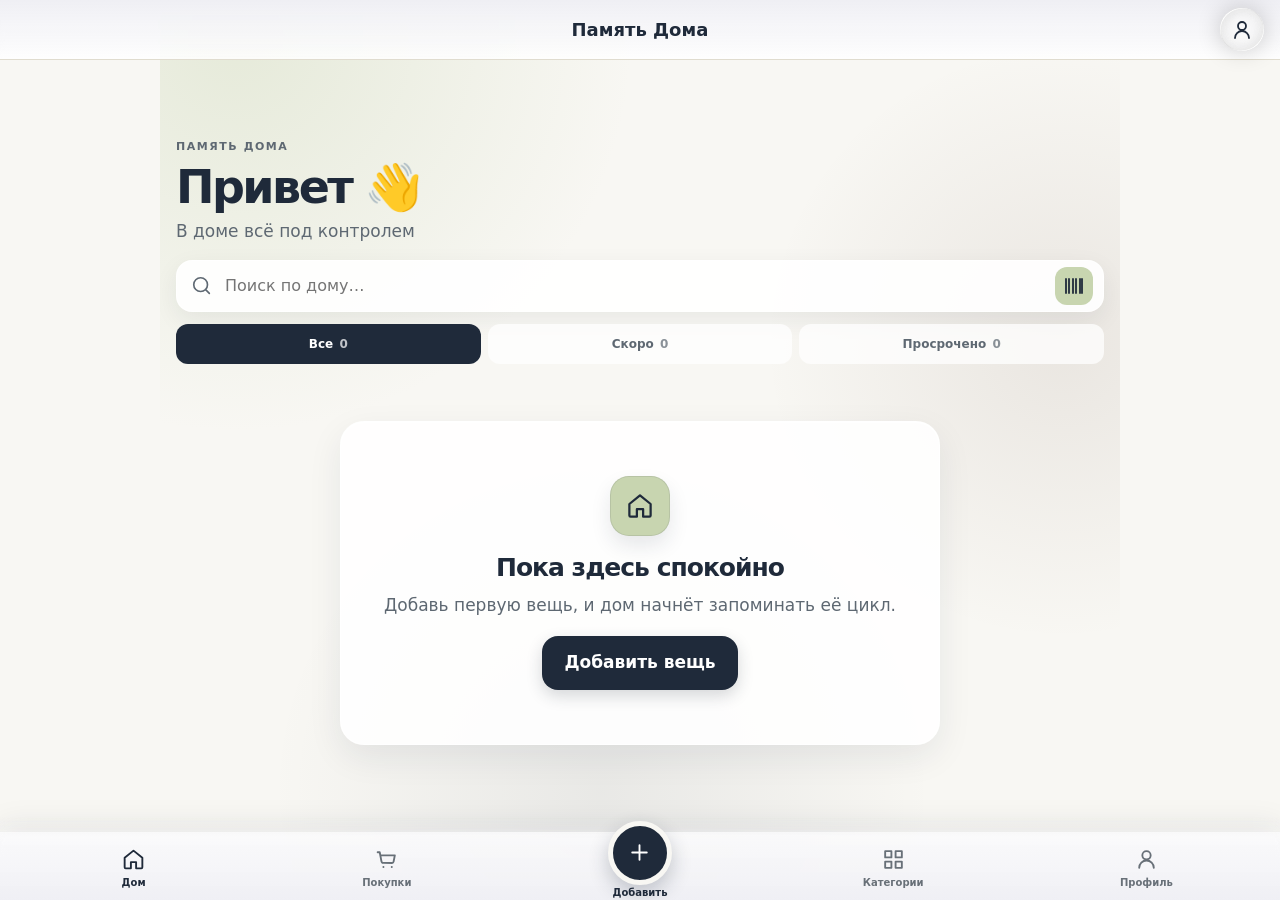
==== commit 2dcc4341: "deploy: mobile UX and barcode scanner" ====
--- a/index.html
+++ b/index.html
@@ -60,9 +60,9 @@
     <link rel="apple-touch-startup-image" media="screen and (device-width: 744px) and (device-height: 1133px) and (-webkit-device-pixel-ratio: 2) and (orientation: portrait)" href="img/splash_screens/8.3__iPad_Mini_portrait.png">
     <link rel="manifest" href="manifest.json">
     <link rel="stylesheet" href="./css/vendor-framework7-ltr-BfxMR8np.css">
-  <script type="module" crossorigin src="./js/mobile-C40S2KGh.js"></script>
+  <script type="module" crossorigin src="./js/mobile-CFJdrZzQ.js"></script>
   <link rel="stylesheet" crossorigin href="./css/vendor-mobile-IQGUfzA8.css">
-  <link rel="stylesheet" crossorigin href="./css/mobile-CT3A_3qa.css">
+  <link rel="stylesheet" crossorigin href="./css/mobile-C3GW9DMm.css">
 <link rel="manifest" href="./manifest.json"></head>
 <body>
     <noscript>
--- a/css/mobile-C3GW9DMm.css
+++ b/css/mobile-C3GW9DMm.css
@@ -0,0 +1 @@
+:root{--f7-navbar-height:60px;--f7-list-item-media-margin:12px;--f7-toolbar-inner-padding-left:8px;--f7-toolbar-inner-padding-right:8px;--f7-fab-size:44px;--f7-fab-extended-size:44px;--f7-fab-bg-color:var(--f7-glass-bg-color);--f7-fab-pressed-bg-color:var(--f7-glass-bg-color);--f7-fab-text-color:var(--f7-theme-color);--f7-fab-extended-text-font-size:var(--f7-navbar-font-size);--f7-fab-extended-text-font-weight:inherit;--f7-fab-extended-text-transform:inherit;--f7-glass-shadow-fab:var(--f7-glass-shadow);--f7-color-gray:#8e8e93;--f7-color-gray-rgb:142, 142, 147;--f7-color-gray-shade:#79797f;--f7-color-gray-tint:#a3a3a7;--f7-notification-title-text-transform:unset;--ebk-icon-default-color:#000;--ebk-primary-color:198, 126, 72;--ebk-chevron-icon-color:#0003;--ebk-transaction-tag-chip-bg-color:#0000000a}:root.dark{--f7-fab-bg-color:var(--f7-glass-bg-color);--f7-fab-pressed-bg-color:var(--f7-glass-bg-color);--f7-fab-text-color:var(--f7-theme-color);--f7-glass-shadow-fab:var(--f7-glass-shadow);--ebk-icon-default-color:#fff;--ebk-chevron-icon-color:#ffffff4d;--ebk-transaction-tag-chip-bg-color:#ffffff0a}.ios .dark,.ios.dark{--f7-list-item-header-text-color:inherit!important}.pin-codes-input{--ebk-pin-code-border-color:var(--f7-input-outline-border-color);--ebk-pin-code-focued-color:var(--f7-input-outline-invalid-border-color,var(--f7-theme-color));--ebk-pin-code-border-radius:var(--f7-input-outline-border-radius);--ebk-pin-code-input-height:46px}.color-gray{--f7-theme-color:var(--f7-color-gray);--f7-theme-color-rgb:var(--f7-color-gray-rgb);--f7-theme-color-shade:var(--f7-color-gray-shade);--f7-theme-color-tint:var(--f7-color-gray-tint)}.ios .navbar-inner{padding-top:calc(8px + var(--f7-safe-area-top));padding-bottom:8px}.ios .navbar-bg:before{-webkit-mask-image:linear-gradient(to bottom, black calc(50% + min(var(--f7-navbar-height) - (76px - var(--f7-safe-area-top,0px)), var(--f7-safe-area-top,0px))), transparent 100%);mask-image:linear-gradient(to bottom, black calc(50% + min(var(--f7-navbar-height) - (76px - var(--f7-safe-area-top,0px)), var(--f7-safe-area-top,0px))), transparent 100%)}.ios .subnavbar{padding-top:calc(var(--f7-typography-margin) / 2)}.ios .subnav-segmented-bar{margin-top:0;margin-bottom:calc(var(--f7-typography-margin) / 2)}i.icon.la,i.icon.las,i.icon.lab,.f7-icons,.framework7-icons{font-size:var(--ebk-icon-font-size)}.ios .searchbar-icon:after{font-size:var(--ebk-searchbar-icon-font-size)}.ios .searchbar-disable-button{font-size:var(--ebk-searchbar-disable-button-font-size)}.ios .toolbar .link{padding:0 6px}.chip.chip-placeholder{border:0}.color-picker-popover.popover>.popover-inner>.color-picker,.color-picker-popover.popover>.popover-inner>.color-picker .color-picker-hex-value{width:100%}.actions-button.disabled{--f7-actions-bg-color:#d0d0d0f2;opacity:inherit!important}.actions-button.disabled .actions-button-text{opacity:.55!important}html[dir=rtl] .swipeout-actions-left,html[dir=rtl] .swipeout-actions-right{direction:rtl}.item-input.item-input-outline>.item-inner{min-height:calc(var(--f7-input-height) + 6px)}html[dir=rtl] .progressbar{transform:scaleX(-1)}:not(.no-chevron) li>.item-link.popover-open[data-popover]>.item-content>.item-inner:before,:not(.no-chevron) li.up-down-chevron>.item-link>.item-content>.item-inner:before{--f7-list-chevron-icon-color:var(--ebk-chevron-icon-color);font-family:Framework7 Icons;transform:scaleX(.6)scaleY(.9)}html:not([dir=rtl]) :not(.no-chevron) li>.item-link.popover-open[data-popover]>.item-content>.item-inner:before,html:not([dir=rtl]) :not(.no-chevron) li.up-down-chevron>.item-link>.item-content>.item-inner:before{--f7-list-chevron-icon-right:"chevron_up_chevron_down";margin-inline-end:4px}html[dir=rtl] :not(.no-chevron) li>.item-link.popover-open[data-popover]>.item-content>.item-inner:before,html[dir=rtl] :not(.no-chevron) li.up-down-chevron>.item-link>.item-content>.item-inner:before{--f7-list-chevron-icon-left:"chevron_up_chevron_down";margin-inline-start:-4px}.navbar .navbar-compact-icons.right a+a{margin-inline-start:0}.navbar>.navbar-inner>.navbar-hidden-icon.right{box-shadow:inherit;background-color:inherit}.toolbar.toolbar-bottom .toolbar-inner{gap:2px;padding-bottom:0!important}.toolbar.toolbar-bottom .toolbar-inner>.link{padding:0}.toolbar-item-auto-size .toolbar-inner{justify-content:space-between;gap:4px;padding-inline:16px}.toolbar-item-auto-size .toolbar-inner>.link{width:auto;min-width:28px!important}.tabbar-primary-link,.tabbar-item-changed{color:var(--f7-theme-color)}.tabbar-text-with-ellipsis>span{text-align:center;text-overflow:ellipsis;word-break:break-all;white-space:nowrap;width:100%;display:block;overflow:hidden}.block-title .accordion-item-toggle .icon{color:var(--f7-list-chevron-icon-color);font-size:var(--f7-list-chevron-icon-font-size);font-weight:bolder}.list-item-media-valign-middle .item-media{align-self:normal!important}.list-item-no-item-after .item-after{display:none}.list-item-with-header-and-title .item-content .item-header{margin-bottom:11px}.list-item-with-header-and-title.list-item-title-hide-overflow .item-content .list-item-custom-title{text-overflow:ellipsis;overflow:hidden}.list .editing-list-item .item-content .item-inner{padding-top:5px;padding-bottom:7px}.list .item-content .input.list-title-input>input.input-with-value{font-size:var(--f7-list-item-title-font-size)}.list .item-content .list-item-valign-middle{align-self:center}.list .item-content .list-item-showing{color:#0003;font-size:16px;font-weight:700}.dark .list .item-content .list-item-showing{color:#fff3}.accordion-item.list-item-checked>.item-link>.item-content .item-title,.list>ul>li.item-in-multiple-selection>.item-content>.item-inner>.item-title,.list>ul>li.item-in-multiple-selection>.item-link>.item-content>.item-inner>.item-title{font-weight:700}.list.list-dividers li.has-child-list-item .item-inner:after{content:"";background-color:var(--f7-list-item-border-color);z-index:15;transform-origin:50% 100%;width:100%;height:1px;transform:scaleY(calc(1 / var(--f7-device-pixel-ratio)));position:absolute;inset:auto auto 0 0;display:block!important}.list.list-dividers li.list-group-title:first-child,.list.list-dividers li.list-group-title.actual-first-child{border-radius:var(--f7-list-inset-border-radius) var(--f7-list-inset-border-radius) 0 0}.list.list-dividers li.list-group-title:first-child:before,.list.list-dividers li.list-group-title.actual-first-child:before,.list.list-dividers li:last-child>.swipeout-content>.item-content>.item-inner:after,.list.list-dividers li:last-child>.swipeout-content>.item-link>.item-content>.item-inner:after,.list.list-dividers li.actual-last-child>.swipeout-content>.item-content>.item-inner:after,.list.list-dividers li.actual-last-child>.swipeout-content>.item-link>.item-content>.item-inner:after{background-color:#0000}.list.inset li.list-group-title:first-child>a.button{border-radius:var(--f7-button-border-radius)}.list.inset li.swipeout.actual-first-child,.list.inset li.actual-first-child>a{border-radius:var(--f7-list-inset-border-radius) var(--f7-list-inset-border-radius) 0 0}.list.inset li.swipeout.actual-last-child,.list.inset li.actual-last-child>a{border-radius:0 0 var(--f7-list-inset-border-radius) var(--f7-list-inset-border-radius)}.list.inset li.swipeout.actual-first-child.actual-last-child,.list.inset li.actual-first-child.actual-last-child>a{border-radius:var(--f7-list-inset-border-radius)}.list.inset.list-has-group-title li.swipeout.actual-first-child,.list.inset.list-has-group-title li.actual-first-child>a{border-radius:0}.list.inset.list-has-group-title li.swipeout:first-child:last-child,.list.inset.list-has-group-title li:first-child:last-child>a,.list.inset.list-has-group-title li.swipeout.actual-first-child.actual-last-child,.list.inset.list-has-group-title li.actual-first-child.actual-last-child>a{border-radius:0 0 var(--f7-list-inset-border-radius) var(--f7-list-inset-border-radius)}.accordion-item .block-title+.accordion-item-content .list.inset li.swipeout:first-child:not(:last-child),.accordion-item .block-title+.accordion-item-content .list.inset li:first-child:not(:last-child)>a{border-radius:0}.accordion-item .block-title+.accordion-item-content .list.inset li.swipeout:first-child:last-child,.accordion-item .block-title+.accordion-item-content .list.inset li:first-child:last-child>a,.accordion-item .block-title+.accordion-item-content .list.inset li.swipeout.actual-last-child:first-child,.accordion-item .block-title+.accordion-item-content .list.inset li.actual-last-child:first-child>a{border-radius:0 0 var(--f7-list-inset-border-radius) var(--f7-list-inset-border-radius)}.list .item-content .list-item-checked-icon{font-size:var(--ebk-list-item-checked-icon-font-size);color:var(--f7-radio-active-color,var(--f7-theme-color))}html:not([dir=rtl]) .list .item-content .list-item-checked-icon{margin-inline-end:calc(var(--f7-list-item-media-margin) + var(--f7-checkbox-extra-margin))}html[dir=rtl] .list .item-content .list-item-checked-icon{margin-inline-start:calc(var(--f7-list-item-media-margin) + var(--f7-checkbox-extra-margin))}.list .item-content>.item-inner>.item-after .list-item-checked-icon{margin-inline-end:0}html[dir=rtl] .list .item-content>.item-inner>.item-after .list-item-checked-icon{margin-inline-start:0}.list li.no-margin .item-content.item-input{margin:0}.list li.combined-item>.item-content>.item-inner,.list li.combined-item>.item-link>.item-content>.item-inner{padding-bottom:0}.list li.combined-item+li>.item-content,.list li.combined-item+li>.item-link>.item-content{--f7-list-item-min-height:40px}.list li.combined-item+li>.item-content>.item-inner,.list li.combined-item+li>.item-link>.item-content>.item-inner{padding-top:6px}.list li.item-no-divider>.item-content>.item-inner:after,.list li.item-no-divider>.item-link>.item-content>.item-inner:after{--f7-list-item-border-color:transparent}.list li.item-title-full-line>.item-content>.item-inner>.item-title,.list li.item-title-full-line>.item-link>.item-content>.item-inner>.item-title{width:100%}.list li.list-color-picker-input>.item-content>.item-inner{flex-direction:row;justify-content:space-between}.list li.list-color-picker-input>.item-content>.item-inner>.item-input-wrap{z-index:1;inset:0;width:auto;margin:0;position:absolute;inset-inline-start:calc(-1 * var(--f7-list-item-padding-horizontal))}.list li.list-color-picker-input>.item-content>.item-inner>.item-input-wrap>input{opacity:0;cursor:pointer;width:100%;height:100%}.list li.list-color-picker-input>.item-content>.item-inner>.color-picker-display{align-items:center;gap:1px;margin-inline-end:-6px;display:inline-flex}.list li.list-color-picker-input>.item-content>.item-inner>.color-picker-display>.color-picker-chevron{color:var(--f7-list-chevron-icon-color);font-size:var(--f7-list-chevron-icon-font-size);transform:scaleX(.6)scaleY(.9)}.picker-chevron{color:var(--f7-list-chevron-icon-color);font-size:var(--f7-list-chevron-icon-font-size);margin-inline-end:-6px;transform:scaleX(.6)scaleY(.9)}.default-text-color{color:var(--f7-text-color)}.skeleton-text .list-item-toggle .item-after{height:var(--f7-toggle-height)}.skeleton-text .list-item-toggle .item-after>span{line-height:var(--f7-toggle-height);font-size:var(--f7-toggle-height)}.popover>.popover-inner>.list .list-group-title{--f7-list-group-title-height:var(--ebk-popover-list-group-title-height)}.no-sortable>.sortable-handler{display:none}.card-header-content{opacity:.6}.icon-after-text{margin-inline-start:6px}.icon-after-text i.icon{font-size:var(--ebk-icon-after-text-font-size)}.badge.right-bottom-icon{margin-inline-start:-12px;width:16px;height:16px;margin-top:14px}html[dir=rtl] .badge.right-bottom-icon{left:unset;right:50%}html[dir=rtl] .icon.las .badge.right-bottom-icon{margin-inline-start:-14px;right:100%}.badge.right-bottom-icon>.icon{font-size:var(--ebk-right-bottom-icon-font-size);width:var(--ebk-right-bottom-icon-font-size);height:var(--ebk-right-bottom-icon-font-size)}.dp--theme-light{--dp-primary-color:#c67e48;--dp-background-color:inherit;--dp-border-color:#aaa;--dp-menu-border-color:#aaa}.dp--theme-light .dp--overlay{--dp-background-color:#e1e1e2}.dp--theme-dark{--dp-primary-color:#c67e48;--dp-background-color:inherit;--dp-border-color:#555;--dp-menu-border-color:#555}.dp--theme-dark .dp--overlay{--dp-background-color:#1f1f1f}.dp--main.dp--flex-display{flex-direction:column}.dp--main .dp--tp-wrap{max-width:100%}.dp--main .dp--menu-inner{padding-block:0}.dp--main .dp--menu-inner .dp--header-wrap>.dp--month-year-wrap>button{width:unset}.dp--main .dp--calendar .dp--calendar-item{flex:1;min-width:0}.dp--main .dp--calendar .dp--calendar-item>.dp--cell-inner{width:100%}.dp--btn{font:inherit;background:0 0;border:none}html[dir=rtl] .dp--main .dp--btn.dp--arrow-btn-nav{transform:scaleX(-1)}body{-webkit-user-select:none;user-select:none}input::-webkit-outer-spin-button{-webkit-appearance:none;margin:0}input::-webkit-inner-spin-button{-webkit-appearance:none;margin:0}input[type=number]{-moz-appearance:textfield}.login-page-logo{width:76px;height:76px;box-shadow:0 12px 28px rgba(var(--ebk-primary-color), .2);border-radius:12px;margin:0 auto;display:block}.login-page{--ebk-login-page-background-color:#fff;--f7-login-screen-content-bg-color:radial-gradient(circle 110px at calc(100% - 18px) -18px, rgba(var(--ebk-primary-color), .08) 0 104px, transparent 110px), radial-gradient(circle 85px at 9px calc(100% + 11px), rgba(var(--ebk-primary-color), .05) 0 80px, transparent 85px), radial-gradient(circle at 50% 16%, rgba(var(--ebk-primary-color), .06) 0, rgba(var(--ebk-primary-color), .02) 180px, transparent 360px), var(--ebk-login-page-background-color)}.login-page>.page-content{background:0 0}.dark .login-page,.dark.login-page{--ebk-login-page-background-color:#000;--f7-login-screen-content-bg-color:radial-gradient(circle 110px at calc(100% - 18px) -18px, rgba(var(--ebk-primary-color), .12) 0 104px, transparent 110px), radial-gradient(circle 85px at 9px calc(100% + 11px), rgba(var(--ebk-primary-color), .08) 0 80px, transparent 85px), radial-gradient(circle at 50% 16%, rgba(var(--ebk-primary-color), .16) 0, rgba(var(--ebk-primary-color), .06) 180px, transparent 360px), var(--ebk-login-page-background-color)}.login-page-tile{font-size:var(--ebk-login-page-title-font-size);font-weight:600;line-height:1.3}.login-page-form{--f7-list-item-min-height:40px;width:calc(100% - 32px);margin-inline:auto}.login-page-form>ul{border:1px solid rgba(var(--ebk-primary-color), .18);border-radius:16px;transition:border-color .16s,box-shadow .16s;overflow:hidden;box-shadow:0 8px 24px #0000000f}.login-page-form>ul:before,.login-page-form>ul:after{display:none}.login-page-form>ul:focus-within{border-color:rgba(var(--ebk-primary-color), .55);box-shadow:0 0 0 3px rgba(var(--ebk-primary-color), .1), 0 8px 24px #00000012}.login-page-form .login-page-utilities>.item-content>.item-inner{flex-wrap:wrap;gap:6px 16px}.login-page-form .login-page-utilities .item-title,.login-page-form .login-page-utilities .item-after{white-space:normal;text-overflow:clip;flex-shrink:0;max-width:100%;overflow:visible}.login-page-form .login-page-utilities.login-page-utilities-centered .item-title{text-align:center;width:100%}.login-page-form .login-page-utilities.login-page-utilities-centered .item-after{display:none}.login-page-form .login-page-utilities .item-after{margin-inline-start:auto}.login-page-form .login-page-utilities .link{white-space:normal;line-height:1.35}.login-page-form .login-page-primary-action>.list-button,.login-page-form .login-page-secondary-action>.list-button{box-sizing:border-box;min-height:var(--f7-list-item-min-height);white-space:normal;text-wrap:balance;border-radius:14px;padding-block:8px;font-weight:600;line-height:1.25;transition:background-color .16s,border-color .16s,box-shadow .16s}.login-page-form .login-page-primary-action>.list-button{background:var(--f7-theme-color);color:#fff;box-shadow:0 8px 20px rgba(var(--ebk-primary-color), .22)}.login-page-form .login-page-secondary-action>.list-button{border:1px solid rgba(var(--ebk-primary-color), .65);background:rgba(var(--ebk-primary-color), .04)}.login-page-form .login-page-primary-action>.list-button:focus-visible,.login-page-form .login-page-secondary-action>.list-button:focus-visible{outline:3px solid rgba(var(--ebk-primary-color), .18);outline-offset:2px}.login-page-fixed-bottom{height:calc(80px + var(--f7-safe-area-bottom));background-color:#0000!important}.login-page-fixed-bottom:before,.login-page-fixed-bottom:after{display:none!important}.login-page-fixed-bottom>.toolbar-inner{text-align:center;font-size:var(--f7-font-size);display:inline!important}.login-page-powered-by>span{color:var(--f7-block-footer-text-color)}.login-page-powered-by>a.link{color:var(--f7-theme-color);font-size:var(--f7-block-footer-font-size);padding:0 6px;display:inline!important}@media (height<=629px){.login-screen-content{--f7-toolbar-height:0}.login-page-fixed-bottom{display:none}}@media (height>=630px){.login-page-bottom{display:none}}.swipe-handler{cursor:pointer;z-index:10;width:100%;height:26px;position:absolute;top:0;left:0}.swipe-handler:after{content:"";margin-inline-start:-18px;background:#666;border-radius:3px;width:36px;height:6px;margin-top:-8px;position:absolute;top:50%;left:50%}.toolbar-with-swipe-handler>.toolbar-inner>div.left,.toolbar-with-swipe-handler>.toolbar-inner>div.right,.toolbar-with-swipe-handler>.toolbar-inner>form.searchbar,.toolbar-with-swipe-handler>.toolbar-inner>.segmented{margin-top:var(--f7-typography-margin)!important}.paste-context-menu-popover.popover{width:auto}.paste-context-menu-popover.popover .paste-context-menu-list.list :first-child li:first-child a.active-state{border-radius:unset}.paste-context-menu-popover.popover .paste-context-menu-list.list :first-child li:first-child a>.item-content{min-height:var(--ebk-popover-context-menu-min-height)}.paste-context-menu-popover.popover .paste-context-menu-list.list :first-child li:first-child a>.item-content>.item-inner{min-height:var(--ebk-popover-context-menu-min-height);padding-top:var(--ebk-popover-context-menu-vertical-padding);padding-bottom:var(--ebk-popover-context-menu-vertical-padding);padding-left:var(--ebk-popover-context-menu-left-padding);padding-right:var(--ebk-popover-context-menu-right-padding)}.paste-context-menu-popover.popover .paste-context-menu-list.list :first-child li:first-child a>.item-content>.item-inner>.item-title{font-size:var(--ebk-popover-context-menu-button-font-size)}.list-item-with-multi-item .item-inner,.list-item-with-multi-item .item-content{padding:0}.list-item-with-multi-item .item-inner>div{width:100%}.list-item-with-multi-item>.item-content>.item-inner:after{background-color:#0000}.list-item-with-multi-item .list-item-subitem .item-inner{width:100%;padding-inline-start:calc(var(--f7-list-item-padding-horizontal) + var(--f7-safe-area-left));padding-top:var(--f7-list-item-padding-vertical);padding-bottom:var(--f7-list-item-padding-vertical);display:block}.list-item-with-multi-item .list-item-subitem:first-child .item-inner{padding-inline-start:0}.list-item-with-multi-item .list-item-subitem:first-child .item-content{padding-inline-start:calc(var(--f7-list-item-padding-horizontal) + var(--f7-safe-area-left))}.combination-list-wrapper{margin:0;padding:0}.combination-list-wrapper .block-title{margin-top:0;margin-bottom:0}.combination-list-wrapper .list.combination-list-header{margin:0}.combination-list-wrapper .list.combination-list-header .item-inner{align-content:center}.combination-list-wrapper .list.combination-list-header .item-title{width:100%;display:flex}.combination-list-wrapper .list.combination-list-header>ul{background-color:var(--f7-list-group-title-bg-color)}.combination-list-wrapper .list.combination-list-header.combination-list-opened>ul{border-radius:var(--f7-list-inset-border-radius) var(--f7-list-inset-border-radius) 0 0}.combination-list-wrapper .list.combination-list-header.combination-list-closed>ul{border-radius:var(--f7-list-inset-border-radius)}.combination-list-wrapper .list.combination-list-content.inset>ul{border-radius:0 0 var(--f7-list-inset-border-radius) var(--f7-list-inset-border-radius)}.combination-list-wrapper.no-accordion-toggle .list.combination-list-content.inset>ul{border-radius:var(--f7-list-inset-border-radius)}html:not([dir=rtl]) .combination-list-wrapper .list.combination-list-header .combination-list-chevron-icon{margin-inline-start:auto}html[dir=rtl] .combination-list-wrapper .list.combination-list-header .combination-list-chevron-icon{margin-inline-end:auto}.nested-list-item .item-title{width:100%}.nested-list-item .nested-list-item-inner{align-items:center}.nested-list-item .nested-list-item-title{width:100%;text-overflow:ellipsis;flex-shrink:1;margin-inline-end:var(--f7-list-item-media-margin);overflow:hidden}.nested-list-item .nested-list-item-after{white-space:nowrap;font-size:var(--f7-list-item-after-font-size);color:var(--f7-list-item-after-text-color);flex-shrink:0;margin-inline-start:auto;padding-inline-start:var(--f7-list-item-after-padding);display:flex}.nested-list-item.has-child-list-item>.swipeout-content>.item-content>.item-inner,.nested-list-item.has-child-list-item>.swipeout-content>.item-link>.item-content>.item-inner{padding-top:0;padding-bottom:0}.nested-list-item.has-child-list-item>.swipeout-content>.item-content>.item-inner:after,.nested-list-item.has-child-list-item>.swipeout-content>.item-link>.item-content>.item-inner:after{background-color:#0000}.nested-list-item.has-child-list-item .nested-list-item-title{margin-inline-start:var(--f7-list-item-media-margin)}.nested-list-item.has-child-list-item .nested-list-item-child .item-inner{padding-bottom:var(--f7-list-item-padding-vertical)}.nested-list-item.has-child-list-item .item-link .item-inner{padding-inline-end:0}.nested-list-item.has-child-list-item .item-link .item-inner .nested-list-item-child .item-link .item-inner{padding-inline-end:calc(var(--f7-list-chevron-icon-area) + var(--f7-list-item-padding-horizontal) + var(--f7-safe-area-right))}.nested-list-item.has-child-list-item .item-link .item-inner .nested-list-item-child .item-link .item-inner:before{color:var(--f7-list-chevron-icon-color)}.nested-list-item.has-child-list-item .item-link .item-inner .nested-list-item-inner{padding-inline-end:calc(var(--f7-list-chevron-icon-area) + var(--f7-list-item-padding-horizontal) + var(--f7-safe-area-right))}.nested-list-item.has-child-list-item .item-link .item-inner:before{color:#0000}.nested-list-item.has-child-list-item .item-link.active-state{background-color:#0000}.nested-list-item.has-child-list-item .item-link.active-state .item-inner .nested-list-item-child .item-link.active-state{background-color:var(--f7-list-link-pressed-bg-color)}.list.inset li.nested-list-item.has-child-list-item .item-inner li.nested-list-item-child,.list.inset li.nested-list-item.has-child-list-item .item-inner li.nested-list-item-child>a{border-radius:0}.list.list-dividers li.nested-list-item .item-inner .nested-list-item-child .item-inner:after{content:"";background-color:var(--f7-list-item-border-color);z-index:15;transform-origin:50% 100%;width:100%;height:1px;transform:scaleY(calc(1 / var(--f7-device-pixel-ratio)));position:absolute;inset:auto auto 0 0;display:block!important}.list.list-dividers li.nested-list-item.has-child-list-item:last-child .item-inner .nested-list-item-child:last-child .item-inner:after,.list.list-dividers li.nested-list-item.has-child-list-item:last-child .item-inner .nested-list-item-child.actual-last-child .item-inner:after,.list.list-dividers li.nested-list-item.has-child-list-item.actual-last-child .item-inner .nested-list-item-child:last-child .item-inner:after,.list.list-dividers li.nested-list-item.has-child-list-item.actual-last-child .item-inner .nested-list-item-child.actual-last-child .item-inner:after{background-color:#0000}.sortable-enabled .nested-list-item .nested-list-item-child .item-inner{padding-inline-end:var(--f7-safe-area-right)!important}.statistics-list-item-overview-amount{text-overflow:ellipsis;margin-top:2px;margin-bottom:6px;font-size:1.5em;overflow:hidden}.statistics-list-item-text{text-overflow:ellipsis;align-items:baseline;display:flex;overflow:hidden}.statistics-list-item .item-content{margin-top:0;margin-bottom:12px}.statistics-list-item-non-stacked .item-inner{padding-top:4px;padding-bottom:4px}.statistics-list-item-non-stacked .item-inner>.item-title{width:100%}.statistics-icon{margin-bottom:-2px}.statistics-percent{opacity:.6;margin-inline-start:6px;font-size:.7em}.statistics-item-end{width:100%;position:absolute;bottom:0}.statistics-percent-line{margin-inline-end:calc(var(--f7-list-chevron-icon-area) + var(--f7-list-item-padding-horizontal) + var(--f7-safe-area-right))}.statistics-percent-line .progressbar{--f7-progressbar-bg-color:#f8f8f8;height:4px}.dark .statistics-percent-line .progressbar{--f7-progressbar-bg-color:#444}.statistics-multi-percent-line>div>.progressbar{border-radius:unset}.statistics-multi-percent-line>div:first-child>.progressbar{border-top-left-radius:var(--f7-progressbar-border-radius);border-bottom-left-radius:var(--f7-progressbar-border-radius)}.statistics-multi-percent-line>div:last-child>.progressbar{border-top-right-radius:var(--f7-progressbar-border-radius);border-bottom-right-radius:var(--f7-progressbar-border-radius)}.transaction-calendar-container .dp--theme-light,.transaction-calendar-container .dp--theme-dark{--dp-background-color:var(--f7-list-strong-bg-color)}.transaction-calendar-container .dp--main .dp--menu{--dp-border-radius:var(--f7-list-inset-border-radius);--dp-menu-padding:4px 6px;--dp-menu-border-color:transparent}.transaction-calendar-container .dp--main .dp--menu.dp--theme-dark{--dp-background-color:var(--f7-list-strong-bg-color)}.transaction-calendar-container .dp--main .dp--calendar .dp--calendar-row{--dp-cell-size:var(--ebk-transaction-calendar-daily-amounts-height);--dp-cell-padding:1px;--dp-primary-text-color:var(--f7-theme-color)}.transaction-calendar-container .dp--main .dp--calendar .dp--calendar-row>.dp--calendar-item{text-overflow:ellipsis;white-space:nowrap;overflow:hidden}.transaction-calendar-container .dp--main .dp--calendar .dp--calendar-row>.dp--calendar-item .transaction-calendar-daily-amounts{background-color:var(--f7-list-group-title-bg-color);border-radius:6px;width:100%;height:100%}.transaction-calendar-container .dp--main .dp--calendar .dp--calendar-row>.dp--calendar-item .transaction-calendar-daily-amounts>span.transaction-calendar-alternate-date{font-size:var(--ebk-transaction-calendar-alternate-date-font-size)}.transaction-calendar-container .dp--main .dp--calendar .dp--calendar-row>.dp--calendar-item .transaction-calendar-daily-amounts>span.transaction-calendar-daily-amount{font-size:var(--ebk-transaction-calendar-amount-font-size)}.transaction-calendar-container .dp--main .dp--calendar .dp--calendar-row>.dp--calendar-item>.dp--active{background-color:#0000}.transaction-calendar-container .dp--main .dp--calendar .dp--calendar-row>.dp--calendar-item>.dp--active .transaction-calendar-daily-amounts{background-color:rgba(var(--ebk-primary-color), .16)}.transaction-calendar-container .dp--main .dp--calendar .dp--calendar-row>.dp--calendar-item>.dp--today{border:inherit}.transaction-calendar-container .dp--main .dp--calendar .dp--calendar-row>.dp--calendar-item>.dp--today .transaction-calendar-daily-amounts{border:1px solid var(--dp-primary-color)}.transaction-calendar-container .dp--main .dp--calendar .dp--calendar-row>.dp--calendar-item>.dp--date-hoverable-end:hover,.transaction-calendar-container .dp--main .dp--calendar .dp--calendar-row>.dp--calendar-item>.dp--date-hoverable-start:hover,.transaction-calendar-container .dp--main .dp--calendar .dp--calendar-row>.dp--calendar-item>.dp--date-hoverable:hover{background-color:#0000}.transaction-calendar-container .dp--main .dp--calendar .dp--calendar-row>.dp--calendar-item>.dp--date-hoverable-end:hover .transaction-calendar-daily-amounts,.transaction-calendar-container .dp--main .dp--calendar .dp--calendar-row>.dp--calendar-item>.dp--date-hoverable-start:hover .transaction-calendar-daily-amounts,.transaction-calendar-container .dp--main .dp--calendar .dp--calendar-row>.dp--calendar-item>.dp--date-hoverable:hover .transaction-calendar-daily-amounts{background:var(--dp-hover-color)}.transaction-calendar-container .dp--main.transaction-calendar-with-alternate-date .dp--calendar .dp--calendar-row{--dp-cell-size:var(--ebk-transaction-calendar-with-alternate-date-daily-amounts-height)}.readonly{pointer-events:none!important}.always-ltr{unicode-bidi:isolate;direction:ltr!important}.smaller{font-size:var(--ebk-smaller-font-size)}.skeleton-text{pointer-events:none!important}.text-truncate{white-space:nowrap;text-overflow:ellipsis;overflow:hidden}.margin-inline-start{margin-inline-start:var(--f7-typography-margin)!important}.margin-inline-start-half{margin-inline-start:calc(var(--f7-typography-margin) / 2)!important}.margin-inline-end{margin-inline-end:var(--f7-typography-margin)!important}.margin-inline-end-half{margin-inline-end:calc(var(--f7-typography-margin) / 2)!important}.padding-inline-start{padding-inline-start:var(--f7-typography-padding)!important}.padding-inline-start-half{padding-inline-start:calc(var(--f7-typography-padding) / 2)!important}.padding-inline-end{padding-inline-end:var(--f7-typography-padding)!important}.padding-inline-end-half{padding-inline-end:calc(var(--f7-typography-padding) / 2)!important}.no-right-border{border-right:0}.no-bottom-border{border-bottom:0}.work-break-all{word-break:break-all}.segmented.readonly .button:not(.button-active)>span,.list.readonly .item-content .item-title.item-label,.list.readonly .item-content .item-title>.item-header{opacity:.55!important}.page-title-bar-icon{font-size:var(--ebk-page-title-bar-icon-font-size)}.compact-tabbar{--f7-toolbar-height:48px}html[dir=rtl] .code-textarea textarea{text-align:left;direction:ltr}.ebk-extra-small-amount{--f7-list-item-title-font-size:var(--ebk-amount-extra-small-font-size)!important}.ebk-small-amount{--f7-list-item-title-font-size:var(--ebk-amount-small-font-size)!important}.ebk-normal-amount{--f7-list-item-title-font-size:var(--ebk-amount-normal-font-size)!important}.ebk-large-amount{--f7-list-item-title-font-size:var(--ebk-amount-large-font-size)!important}.ebk-list-item-error-info div.item-footer{color:var(--f7-input-error-text-color)}.ebk-sheet-title{font-size:var(--ebk-sheet-title-font-size)}.ebk-hide-icon{font-size:var(--ebk-hide-icon-font-size)}.separate-icon{font-size:var(--ebk-separate-icon-font-size)}.transaction-tag-icon{font-size:var(--ebk-transaction-tag-icon-font-size);align-self:center}.lang-popover-menu .popover-inner{max-height:350px}.lang-popover-menu .popover-inner .item-title{overflow:inherit;text-overflow:inherit;flex-shrink:0;display:flex}.lang-popover-menu .popover-inner .item-after{text-overflow:ellipsis;flex-shrink:1;display:block;overflow:hidden}.settings-list .item-truncate-after-text .item-inner>.item-actual-title{flex-shrink:0;max-width:80%;display:flex}.settings-list .item-truncate-after-text .item-inner>.item-actual-title>span{text-overflow:ellipsis;overflow:hidden}.settings-list .item-truncate-after-text .item-inner>.item-after{text-overflow:ellipsis;flex-shrink:1;min-width:0;max-width:70%;display:block;position:relative;overflow:hidden}html[dir=rtl] i.icon.icon-with-direction{transform:scaleX(-1)}.datetime-picker-alternate-date{font-size:var(--ebk-datetime-picker-alternate-date-font-size)}:root,:root .preview-font-size-default{--f7-font-size:14px;--f7-navbar-font-size:17px;--f7-searchbar-input-font-size:17px;--f7-searchbar-input-height:44px;--f7-toolbar-font-size:17px;--f7-tabbar-icon-size:28px;--f7-tabbar-icons-height:64px;--f7-tabbar-label-font-size:12px;--f7-label-font-size:12px;--f7-label-height:16px;--f7-input-font-size:16px;--f7-input-height:40px;--f7-button-font-size:15px;--f7-button-small-font-size:14px;--f7-button-small-height:28px;--f7-button-large-font-size:17px;--f7-chip-font-size:14px;--f7-block-title-font-size:17px;--f7-block-title-line-height:20px;--f7-block-font-size:17px;--f7-block-footer-font-size:14px;--f7-card-header-font-size:17px;--f7-list-group-title-font-size:17px;--f7-list-group-title-height:36px;--f7-list-item-header-font-size:12px;--f7-list-item-title-font-size:17px;--f7-list-item-text-font-size:15px;--f7-list-font-size:17px;--f7-list-item-after-font-size:17px;--f7-list-item-footer-font-size:12px;--f7-list-button-font-size:17px;--f7-list-item-min-height:52px;--f7-list-item-padding-horizontal:16px;--f7-list-media-item-padding-vertical:10px;--f7-treeview-label-font-size:17px;--f7-swipeout-button-font-size:16px;--f7-dialog-title-font-size:18px;--f7-dialog-font-size:14px;--f7-dialog-button-font-size:17px;--f7-dialog-input-font-size:14px;--f7-dialog-input-height:40px;--f7-actions-label-font-size:13px;--f7-actions-button-font-size:20px;--f7-toast-font-size:14px;--dp-font-size:17px;--dp-time-font-size:34px;--ebk-icon-font-size:28px;--ebk-icon-text-margin:2px;--ebk-hide-icon-font-size:18px;--ebk-separate-icon-font-size:24px;--ebk-big-icon-button-size:48px;--ebk-icon-after-text-font-size:17px;--ebk-right-bottom-icon-font-size:13px;--ebk-page-title-bar-icon-font-size:17px;--ebk-list-item-checked-icon-font-size:20px;--ebk-searchbar-icon-font-size:20px;--ebk-searchbar-disable-button-font-size:17px;--ebk-smaller-font-size:10px;--ebk-large-footer-font-size:13px;--ebk-sheet-title-font-size:18px;--ebk-popover-list-group-title-height:29px;--ebk-popover-context-menu-min-height:40px;--ebk-popover-context-menu-vertical-padding:12px;--ebk-popover-context-menu-left-padding:4px;--ebk-popover-context-menu-right-padding:20px;--ebk-popover-context-menu-button-font-size:15px;--ebk-numpad-value-height:50px;--ebk-numpad-value-extra-small-font-size:16px;--ebk-numpad-value-small-font-size:20px;--ebk-numpad-value-normal-font-size:22px;--ebk-numpad-value-large-font-size:24px;--ebk-numpad-normal-button-font-size:28px;--ebk-numpad-confirm-button-font-size:20px;--ebk-datetime-picker-alternate-date-font-size:12px;--ebk-amount-extra-small-font-size:26px;--ebk-amount-small-font-size:32px;--ebk-amount-normal-font-size:36px;--ebk-amount-large-font-size:40px;--ebk-pie-chart-toolbox-percentage-height:30px;--ebk-pie-chart-toolbox-percentage-font-size:18px;--ebk-pie-chart-toolbox-text-font-size:16px;--ebk-trends-bar-chart-legend-icon-font-size:18px;--ebk-trends-bar-chart-legend-text-font-size:14px;--ebk-synchronized-settings-list-device-icon-font-size:19px;--ebk-category-separate-icon-font-size:18px;--ebk-transaction-date-width:25px;--ebk-transaction-day-font-size:16px;--ebk-transaction-day-of-week-font-size:12px;--ebk-transaction-calendar-alternate-date-font-size:11px;--ebk-transaction-calendar-amount-font-size:11px;--ebk-transaction-calendar-daily-amounts-height:65px;--ebk-transaction-calendar-with-alternate-date-daily-amounts-height:75px;--ebk-transaction-account-arrow-font-size:12px;--ebk-transaction-account-arrow-margin-top:-1px;--ebk-transaction-tag-icon-font-size:22px;--ebk-transaction-tag-chip-font-size:13px;--ebk-transaction-tag-chip-media-size:19px;--ebk-transaction-tag-chip-height:19px;--ebk-transaction-picture-size:128px;--ebk-transaction-picture-add-icon-size:40px;--ebk-transaction-picture-remove-icon-size:32px;--ebk-login-page-title-font-size:28px;--ebk-license-popup-title-font-size:30px;--ebk-license-content-font-size:14px;font-size:14px}:root.font-size-large,:root .preview-font-size-large{--f7-font-size:15px;--f7-navbar-font-size:18px;--f7-searchbar-input-font-size:18px;--f7-searchbar-input-height:44px;--f7-toolbar-font-size:18px;--f7-tabbar-icon-size:29px;--f7-tabbar-icons-height:66px;--f7-tabbar-label-font-size:13px;--f7-label-font-size:13px;--f7-label-height:16px;--f7-input-font-size:17px;--f7-input-height:40px;--f7-button-font-size:16px;--f7-button-small-font-size:15px;--f7-button-small-height:28px;--f7-button-large-font-size:18px;--f7-chip-font-size:15px;--f7-block-title-font-size:18px;--f7-block-title-line-height:20px;--f7-block-font-size:17px;--f7-block-footer-font-size:15px;--f7-card-header-font-size:18px;--f7-list-group-title-font-size:18px;--f7-list-group-title-height:37px;--f7-list-item-header-font-size:13px;--f7-list-item-title-font-size:17px;--f7-list-item-text-font-size:16px;--f7-list-font-size:17px;--f7-list-item-after-font-size:17px;--f7-list-item-footer-font-size:13px;--f7-list-button-font-size:17px;--f7-list-item-min-height:54px;--f7-list-item-padding-horizontal:16px;--f7-list-media-item-padding-vertical:10px;--f7-treeview-label-font-size:18px;--f7-swipeout-button-font-size:17px;--f7-dialog-title-font-size:19px;--f7-dialog-font-size:15px;--f7-dialog-button-font-size:18px;--f7-dialog-input-font-size:15px;--f7-dialog-input-height:42px;--f7-actions-label-font-size:14px;--f7-actions-button-font-size:21px;--f7-toast-font-size:15px;--dp-font-size:17px;--dp-time-font-size:34px;--ebk-icon-font-size:29px;--ebk-icon-text-margin:3px;--ebk-hide-icon-font-size:19px;--ebk-separate-icon-font-size:28px;--ebk-big-icon-button-size:50px;--ebk-icon-after-text-font-size:18px;--ebk-right-bottom-icon-font-size:13px;--ebk-page-title-bar-icon-font-size:18px;--ebk-list-item-checked-icon-font-size:21px;--ebk-searchbar-icon-font-size:20px;--ebk-searchbar-disable-button-font-size:17px;--ebk-smaller-font-size:11px;--ebk-large-footer-font-size:14px;--ebk-sheet-title-font-size:19px;--ebk-popover-list-group-title-height:30px;--ebk-popover-context-menu-min-height:42px;--ebk-popover-context-menu-vertical-padding:13px;--ebk-popover-context-menu-left-padding:4px;--ebk-popover-context-menu-right-padding:22px;--ebk-popover-context-menu-button-font-size:16px;--ebk-numpad-value-height:52px;--ebk-numpad-value-extra-small-font-size:17px;--ebk-numpad-value-small-font-size:21px;--ebk-numpad-value-normal-font-size:23px;--ebk-numpad-value-large-font-size:25px;--ebk-numpad-normal-button-font-size:29px;--ebk-numpad-confirm-button-font-size:21px;--ebk-datetime-picker-alternate-date-font-size:13px;--ebk-amount-extra-small-font-size:26px;--ebk-amount-small-font-size:32px;--ebk-amount-normal-font-size:36px;--ebk-amount-large-font-size:40px;--ebk-pie-chart-toolbox-percentage-height:30px;--ebk-pie-chart-toolbox-percentage-font-size:19px;--ebk-pie-chart-toolbox-text-font-size:17px;--ebk-trends-bar-chart-legend-icon-font-size:19px;--ebk-trends-bar-chart-legend-text-font-size:15px;--ebk-synchronized-settings-list-device-icon-font-size:20px;--ebk-category-separate-icon-font-size:18px;--ebk-transaction-date-width:28px;--ebk-transaction-day-font-size:17px;--ebk-transaction-day-of-week-font-size:13px;--ebk-transaction-calendar-alternate-date-font-size:13px;--ebk-transaction-calendar-amount-font-size:13px;--ebk-transaction-calendar-daily-amounts-height:65px;--ebk-transaction-calendar-with-alternate-date-daily-amounts-height:80px;--ebk-transaction-account-arrow-font-size:13px;--ebk-transaction-account-arrow-margin-top:-2px;--ebk-transaction-tag-icon-font-size:24px;--ebk-transaction-tag-chip-font-size:13px;--ebk-transaction-tag-chip-media-size:20px;--ebk-transaction-tag-chip-height:20px;--ebk-transaction-picture-size:128px;--ebk-transaction-picture-add-icon-size:40px;--ebk-transaction-picture-remove-icon-size:32px;--ebk-login-page-title-font-size:28px;--ebk-license-popup-title-font-size:31px;--ebk-license-content-font-size:15px;font-size:15px}.hm-icon{stroke:currentColor;stroke-width:1.8px;stroke-linecap:round;stroke-linejoin:round;vector-effect:non-scaling-stroke;width:24px;height:24px;display:block;overflow:visible}.hm-tabbar.toolbar{z-index:12000;min-height:calc(68px + env(safe-area-inset-bottom));padding:4px 6px env(safe-area-inset-bottom);-webkit-backdrop-filter:blur(18px)saturate(150%);background:#ffffffe0;border-top:1px solid #ffffffb8;bottom:0;left:0;right:0;box-shadow:0 -8px 30px #1f2a3a14;position:fixed!important}.hm-tabbar .toolbar-inner{grid-template-columns:repeat(5,minmax(0,1fr));display:grid}.hm-tabbar .hm-tabbar-link{color:#687078;flex-direction:column;justify-content:center;align-items:center;gap:3px;width:100%;min-width:0;min-height:60px;padding:3px 2px 2px;display:flex}.hm-tabbar .hm-tabbar-link.tab-link-active{color:#1f2a3a}.hm-tabbar-icon{place-items:center;width:28px;height:28px;display:grid}.hm-tabbar-icon .hm-icon{width:25px;height:25px}.hm-tabbar .tabbar-label{text-align:center;text-overflow:ellipsis;width:100%;font-size:10px;font-weight:700;line-height:1.1;overflow:hidden}.hm-tabbar-add{position:relative}.hm-tabbar-add-button{color:#fff;background:#1f2a3a;border:5px solid #f8f7f3;border-radius:50%;place-items:center;width:54px;height:54px;display:grid;transform:translateY(-14px);box-shadow:0 8px 20px #1f2a3a3d}.hm-tabbar-add .tabbar-label{color:#1f2a3a;position:absolute;bottom:1px;left:50%;transform:translate(-50%)}@media (prefers-reduced-motion:no-preference){.hm-tabbar-link{transition:color .16s,transform .16s}}.home-memory-page.page{--f7-page-bg-color:var(--hm-canvas);--f7-text-color:var(--hm-ink);--lightningcss-light:initial;--lightningcss-dark: ;color-scheme:light;background:var(--hm-canvas)!important;color:var(--hm-ink)!important}.home-memory-page .page-content{background-color:var(--hm-canvas);color:var(--hm-ink);padding-bottom:calc(var(--f7-toolbar-height) + env(safe-area-inset-bottom) + 20px);background-image:radial-gradient(circle at 8% 4%,#c8d5b061,#0000 32%),radial-gradient(circle at 94% 38%,#6b4f3f1a,#0000 28%),radial-gradient(circle at 46% 88%,#1f2a3a12,#0000 35%)}.home-memory-page .navbar,.home-memory-page .toolbar{color:var(--hm-ink);-webkit-backdrop-filter:blur(16px)saturate(145%);background:#ffffffdb}.home-memory-page .navbar{border-bottom:1px solid var(--hm-border)}.home-memory-page .navbar .title{color:var(--hm-ink);font-size:18px;font-weight:700}.home-memory-page .navbar a{color:var(--hm-accent)}.home-memory-intro{padding-top:18px;padding-bottom:10px}.home-memory-kicker{color:var(--hm-muted);letter-spacing:.14em;font-size:11px;font-weight:750}.home-memory-intro h1{max-width:600px;color:var(--hm-ink);letter-spacing:-.055em;margin:10px 0 8px;font-size:clamp(34px,8vw,46px);line-height:1.02}.home-memory-intro p,.home-memory-empty p{color:var(--hm-muted);margin:0;font-size:17px;line-height:1.45}.home-memory-search{background:#ffffffe6;border:1px solid #ffffffd1;border-radius:16px;align-items:center;gap:10px;min-height:50px;margin-top:16px;padding:0 10px 0 14px;display:flex;box-shadow:0 8px 24px #1f2a3a12}.home-memory-search>.hm-icon{width:22px;color:var(--hm-muted);flex:0 0 22px}.home-memory-search input{min-width:0;color:var(--hm-ink);font:inherit;background:0 0;border:0;outline:0;flex:1;font-size:16px}.home-memory-search a{background:var(--hm-accent-soft);width:38px;height:38px;color:var(--hm-accent);border-radius:12px;place-items:center;display:grid}.home-memory-status-tabs{grid-template-columns:repeat(3,minmax(0,1fr));gap:7px;margin-top:12px;display:grid}.home-memory-status-tabs button{min-width:0;min-height:40px;color:var(--hm-muted);white-space:nowrap;text-overflow:ellipsis;font:inherit;background:#ffffffc2;border:1px solid #0000;border-radius:12px;padding:0 6px;font-size:12px;font-weight:700;overflow:hidden}.home-memory-status-tabs button.active{background:var(--hm-accent);color:#fff}.home-memory-status-tabs span{opacity:.72;margin-left:2px}.home-memory-empty{text-align:center;-webkit-backdrop-filter:blur(16px)saturate(145%);background:#ffffffe0;border:1px solid #ffffffc7;border-radius:24px;margin:10px 16px;padding:24px 20px 22px;box-shadow:0 12px 34px #1f2a3a14,inset 0 1px #ffffffe6}.home-memory-empty-icon{background:var(--hm-accent-soft);width:58px;height:58px;color:var(--hm-accent);border:1px solid #1f2a3a1a;border-radius:19px;place-items:center;margin:0 auto 14px;display:grid;box-shadow:0 10px 20px #1f2a3a1a}.home-memory-empty-icon .hm-icon{width:30px;height:30px}.home-memory-empty h2{color:var(--hm-ink);letter-spacing:-.04em;margin:0 0 8px;font-size:25px}.home-memory-primary{background:var(--hm-accent);color:#fff;min-height:54px;font:inherit;border:0;border-radius:16px;margin-top:18px;padding:0 22px;font-size:17px;font-weight:700;box-shadow:0 6px 16px #1f2a3a2e}.home-memory-primary:disabled{opacity:.55}.home-memory-list{gap:12px;margin:10px 16px 18px;display:grid}.home-memory-card{-webkit-backdrop-filter:blur(16px)saturate(145%);background:#ffffffdb;border:1px solid #ffffffc7;border-radius:19px;padding:18px;box-shadow:0 10px 26px #1f2a3a12,inset 0 1px #ffffffe0}.home-memory-card-link{color:inherit;display:block}.home-memory-card-heading{gap:5px;display:grid}.home-memory-mode{background:var(--hm-accent-soft);width:fit-content;color:var(--hm-accent);letter-spacing:.09em;border-radius:7px;padding:4px 8px;font-size:10px;font-weight:800}.home-memory-card h2{color:var(--hm-ink);letter-spacing:-.03em;margin:2px 0 0;font-size:21px;font-weight:750;line-height:1.2}.home-memory-card-copy{color:var(--hm-muted);margin:8px 0 0;font-size:15px;line-height:1.4}.home-memory-event{border:1px solid var(--hm-border);background:var(--hm-accent-soft);min-height:44px;color:var(--hm-accent);font:inherit;border-radius:13px;padding:0 13px;font-size:14px;font-weight:700}.home-memory-more{margin-top:8px}.home-memory-more summary{width:fit-content;min-height:40px;color:var(--hm-muted);cursor:pointer;align-items:center;font-size:14px;font-weight:650;display:flex}.home-memory-actions{flex-wrap:wrap;justify-content:flex-start;gap:7px;margin-top:6px;display:flex}.home-memory-primary--card{min-height:48px;margin-top:12px}.home-memory-event--quiet{background:var(--hm-surface)}.home-memory-quantity{color:var(--hm-ink);margin-top:6px;font-size:15px;font-weight:650;display:block}.home-memory-quantity-form,.home-memory-quantity-entry{align-items:center;gap:8px;margin-top:10px;display:flex}.home-memory-quantity-form input,.home-memory-quantity-entry input,.home-memory-quantity-entry select{border:1px solid var(--hm-border);background:var(--hm-surface);min-width:0;min-height:48px;color:var(--hm-ink);font:inherit;border-radius:12px;padding:0 12px}.home-memory-quantity-entry input{flex:1}.home-memory-form-backdrop{z-index:14000;-webkit-backdrop-filter:blur(3px);backdrop-filter:blur(3px);background:#1f1c1a6b;justify-content:center;align-items:flex-end;padding:16px 12px 0;display:flex;position:fixed;inset:0}.home-memory-form{box-sizing:border-box;width:min(100%,560px);max-height:min(88dvh,820px);padding:22px 20px calc(22px + env(safe-area-inset-bottom));color:var(--hm-ink);-webkit-backdrop-filter:blur(24px)saturate(1.2);overscroll-behavior:contain;background:#ffffffd1;border:1px solid #ffffffd1;border-bottom:0;border-radius:26px 26px 0 0;overflow-y:auto;box-shadow:0 -12px 40px #1f2a3a29,inset 0 1px #fffffff2}.home-memory-form-header{justify-content:space-between;align-items:center;gap:16px;margin-bottom:18px;display:flex}.home-memory-form-header h2{color:var(--hm-ink);letter-spacing:-.04em;margin:5px 0 0;font-size:25px}.home-memory-form-close{border:1px solid var(--hm-border);background:var(--hm-canvas);width:44px;height:44px;color:var(--hm-ink);border-radius:50%;flex:0 0 44px;place-items:center;font-size:26px;display:grid}.home-memory-form form>h2{color:var(--hm-ink);margin:0;font-size:23px}.home-memory-form form{gap:11px;display:grid}.home-memory-form label{color:var(--hm-muted);margin-top:6px;font-size:14px;font-weight:650}.home-memory-form-hint{color:var(--hm-muted);margin:0;font-size:14px;line-height:1.45}.home-memory-form input,.home-memory-form select{border:1px solid var(--hm-border);background:var(--hm-surface);width:100%;min-height:52px;color:var(--hm-ink);font:inherit;border-radius:14px;padding:0 14px;font-size:17px}.home-memory-tabbar.toolbar{min-height:calc(64px + env(safe-area-inset-bottom));padding-bottom:env(safe-area-inset-bottom);border-top:1px solid var(--hm-border);box-shadow:0 -8px 24px #3222190f}.home-memory-tabbar .link{min-height:62px;color:var(--hm-muted)}.home-memory-tabbar .link .tabbar-label{font-size:12px;font-weight:650}.home-memory-tabbar .link.tab-link-active{color:var(--hm-accent);font-weight:750}.home-memory-content{color:var(--hm-muted)}.home-memory-add-row{text-align:center}.home-memory-view-controls{justify-content:flex-end;margin:0 16px 8px;display:flex}.home-memory-view-controls button{min-height:46px;color:var(--hm-accent);font:inherit;-webkit-backdrop-filter:blur(14px);background:#ffffffa6;border:1px solid #ffffffc7;border-radius:14px;padding:0 16px;font-size:15px;font-weight:700;box-shadow:inset 0 1px #ffffffe6}.home-memory-page button:focus-visible,.home-memory-page a:focus-visible,.home-memory-page input:focus-visible,.home-memory-page select:focus-visible{outline:3px solid color-mix(in srgb, var(--hm-accent) 35%, transparent);outline-offset:2px}.home-memory-page--large .home-memory-card h2{font-size:24px}.home-memory-page--large .home-memory-card-copy,.home-memory-page--large .home-memory-quantity{font-size:18px}.home-memory-page--large .home-memory-event,.home-memory-page--large .home-memory-primary{min-height:54px;font-size:16px}body:has(.home-memory-form-backdrop){overflow:hidden}@media (width>=768px){.home-memory-page .page-content{max-width:960px;margin-inline:auto}.home-memory-intro{padding-top:44px;padding-bottom:22px}.home-memory-list{margin-inline:24px}.home-memory-empty{max-width:600px;margin:24px auto;padding-block:54px}.home-memory-card{padding:22px}}@media (height<=720px) and (width<=767px){.home-memory-intro{padding-top:10px;padding-bottom:6px}.home-memory-kicker{display:none}.home-memory-intro h1{margin:0 0 4px;font-size:28px}.home-memory-intro p,.home-memory-empty p{font-size:14px}.home-memory-search{min-height:46px;margin-top:10px}.home-memory-status-tabs{margin-top:8px}.home-memory-status-tabs button{min-height:36px}.home-memory-empty{margin-top:6px;padding:16px 18px}.home-memory-empty-icon{border-radius:16px;width:48px;height:48px;margin-bottom:10px}.home-memory-empty-icon .hm-icon{width:25px;height:25px}.home-memory-empty h2{margin-bottom:5px;font-size:21px}.home-memory-primary{min-height:46px;margin-top:12px;font-size:15px}}@media (prefers-reduced-motion:no-preference){.home-memory-card,.home-memory-primary,.home-memory-event,.home-memory-view-controls button,.home-memory-form-close{transition:transform .2s,box-shadow .2s,background-color .2s}.home-memory-primary:active,.home-memory-event:active{transform:translateY(1px)}}@media (hover:hover) and (pointer:fine){.home-memory-card:hover{transform:translateY(-2px);box-shadow:0 12px 28px #1f2a3a1a}.home-memory-primary:hover{transform:translateY(-1px);box-shadow:0 9px 20px #1f2a3a38}.home-memory-event:hover,.home-memory-view-controls button:hover,.home-memory-form-close:hover{background:var(--hm-surface-alt);box-shadow:0 5px 14px #1f2a3a14}}@media (prefers-reduced-motion:reduce){.home-memory-page *,.home-memory-page :before,.home-memory-page :after{scroll-behavior:auto!important;transition-duration:.01ms!important;animation-duration:.01ms!important;animation-iteration-count:1!important}}
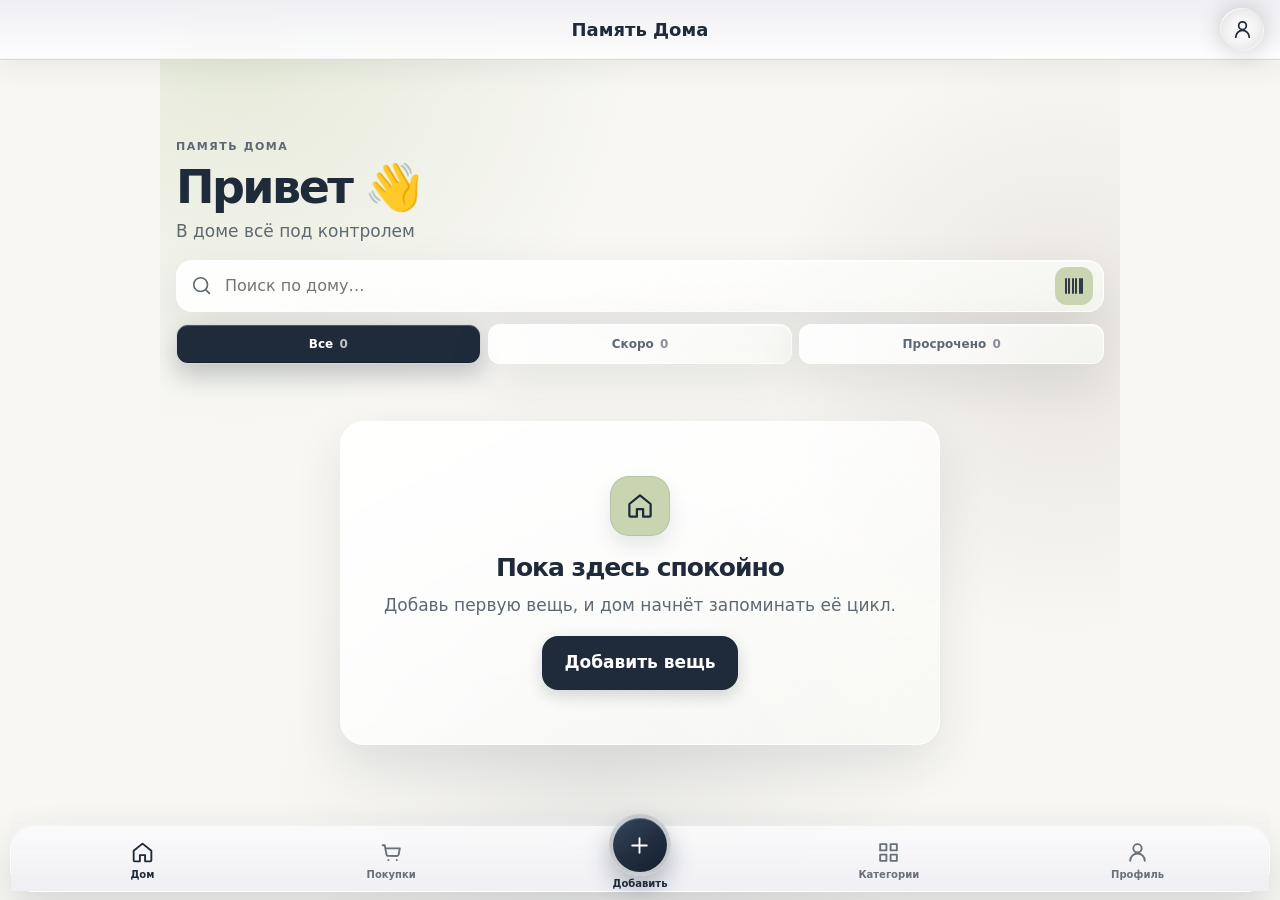
==== commit e1c7d044: "deploy: publish premium liquid glass mobile UI" ====
--- a/index.html
+++ b/index.html
@@ -60,9 +60,9 @@
     <link rel="apple-touch-startup-image" media="screen and (device-width: 744px) and (device-height: 1133px) and (-webkit-device-pixel-ratio: 2) and (orientation: portrait)" href="img/splash_screens/8.3__iPad_Mini_portrait.png">
     <link rel="manifest" href="manifest.json">
     <link rel="stylesheet" href="./css/vendor-framework7-ltr-BfxMR8np.css">
-  <script type="module" crossorigin src="./js/mobile-CFJdrZzQ.js"></script>
+  <script type="module" crossorigin src="./js/mobile-DNocAESy.js"></script>
   <link rel="stylesheet" crossorigin href="./css/vendor-mobile-IQGUfzA8.css">
-  <link rel="stylesheet" crossorigin href="./css/mobile-C3GW9DMm.css">
+  <link rel="stylesheet" crossorigin href="./css/mobile-CU6xjXS-.css">
 <link rel="manifest" href="./manifest.json"></head>
 <body>
     <noscript>
--- a/css/mobile-CU6xjXS-.css
+++ b/css/mobile-CU6xjXS-.css
@@ -0,0 +1 @@
+:root{--f7-navbar-height:60px;--f7-list-item-media-margin:12px;--f7-toolbar-inner-padding-left:8px;--f7-toolbar-inner-padding-right:8px;--f7-fab-size:44px;--f7-fab-extended-size:44px;--f7-fab-bg-color:var(--f7-glass-bg-color);--f7-fab-pressed-bg-color:var(--f7-glass-bg-color);--f7-fab-text-color:var(--f7-theme-color);--f7-fab-extended-text-font-size:var(--f7-navbar-font-size);--f7-fab-extended-text-font-weight:inherit;--f7-fab-extended-text-transform:inherit;--f7-glass-shadow-fab:var(--f7-glass-shadow);--f7-color-gray:#8e8e93;--f7-color-gray-rgb:142, 142, 147;--f7-color-gray-shade:#79797f;--f7-color-gray-tint:#a3a3a7;--f7-notification-title-text-transform:unset;--ebk-icon-default-color:#000;--ebk-primary-color:198, 126, 72;--ebk-chevron-icon-color:#0003;--ebk-transaction-tag-chip-bg-color:#0000000a}:root.dark{--f7-fab-bg-color:var(--f7-glass-bg-color);--f7-fab-pressed-bg-color:var(--f7-glass-bg-color);--f7-fab-text-color:var(--f7-theme-color);--f7-glass-shadow-fab:var(--f7-glass-shadow);--ebk-icon-default-color:#fff;--ebk-chevron-icon-color:#ffffff4d;--ebk-transaction-tag-chip-bg-color:#ffffff0a}.ios .dark,.ios.dark{--f7-list-item-header-text-color:inherit!important}.pin-codes-input{--ebk-pin-code-border-color:var(--f7-input-outline-border-color);--ebk-pin-code-focued-color:var(--f7-input-outline-invalid-border-color,var(--f7-theme-color));--ebk-pin-code-border-radius:var(--f7-input-outline-border-radius);--ebk-pin-code-input-height:46px}.color-gray{--f7-theme-color:var(--f7-color-gray);--f7-theme-color-rgb:var(--f7-color-gray-rgb);--f7-theme-color-shade:var(--f7-color-gray-shade);--f7-theme-color-tint:var(--f7-color-gray-tint)}.ios .navbar-inner{padding-top:calc(8px + var(--f7-safe-area-top));padding-bottom:8px}.ios .navbar-bg:before{-webkit-mask-image:linear-gradient(to bottom, black calc(50% + min(var(--f7-navbar-height) - (76px - var(--f7-safe-area-top,0px)), var(--f7-safe-area-top,0px))), transparent 100%);mask-image:linear-gradient(to bottom, black calc(50% + min(var(--f7-navbar-height) - (76px - var(--f7-safe-area-top,0px)), var(--f7-safe-area-top,0px))), transparent 100%)}.ios .subnavbar{padding-top:calc(var(--f7-typography-margin) / 2)}.ios .subnav-segmented-bar{margin-top:0;margin-bottom:calc(var(--f7-typography-margin) / 2)}i.icon.la,i.icon.las,i.icon.lab,.f7-icons,.framework7-icons{font-size:var(--ebk-icon-font-size)}.ios .searchbar-icon:after{font-size:var(--ebk-searchbar-icon-font-size)}.ios .searchbar-disable-button{font-size:var(--ebk-searchbar-disable-button-font-size)}.ios .toolbar .link{padding:0 6px}.chip.chip-placeholder{border:0}.color-picker-popover.popover>.popover-inner>.color-picker,.color-picker-popover.popover>.popover-inner>.color-picker .color-picker-hex-value{width:100%}.actions-button.disabled{--f7-actions-bg-color:#d0d0d0f2;opacity:inherit!important}.actions-button.disabled .actions-button-text{opacity:.55!important}html[dir=rtl] .swipeout-actions-left,html[dir=rtl] .swipeout-actions-right{direction:rtl}.item-input.item-input-outline>.item-inner{min-height:calc(var(--f7-input-height) + 6px)}html[dir=rtl] .progressbar{transform:scaleX(-1)}:not(.no-chevron) li>.item-link.popover-open[data-popover]>.item-content>.item-inner:before,:not(.no-chevron) li.up-down-chevron>.item-link>.item-content>.item-inner:before{--f7-list-chevron-icon-color:var(--ebk-chevron-icon-color);font-family:Framework7 Icons;transform:scaleX(.6)scaleY(.9)}html:not([dir=rtl]) :not(.no-chevron) li>.item-link.popover-open[data-popover]>.item-content>.item-inner:before,html:not([dir=rtl]) :not(.no-chevron) li.up-down-chevron>.item-link>.item-content>.item-inner:before{--f7-list-chevron-icon-right:"chevron_up_chevron_down";margin-inline-end:4px}html[dir=rtl] :not(.no-chevron) li>.item-link.popover-open[data-popover]>.item-content>.item-inner:before,html[dir=rtl] :not(.no-chevron) li.up-down-chevron>.item-link>.item-content>.item-inner:before{--f7-list-chevron-icon-left:"chevron_up_chevron_down";margin-inline-start:-4px}.navbar .navbar-compact-icons.right a+a{margin-inline-start:0}.navbar>.navbar-inner>.navbar-hidden-icon.right{box-shadow:inherit;background-color:inherit}.toolbar.toolbar-bottom .toolbar-inner{gap:2px;padding-bottom:0!important}.toolbar.toolbar-bottom .toolbar-inner>.link{padding:0}.toolbar-item-auto-size .toolbar-inner{justify-content:space-between;gap:4px;padding-inline:16px}.toolbar-item-auto-size .toolbar-inner>.link{width:auto;min-width:28px!important}.tabbar-primary-link,.tabbar-item-changed{color:var(--f7-theme-color)}.tabbar-text-with-ellipsis>span{text-align:center;text-overflow:ellipsis;word-break:break-all;white-space:nowrap;width:100%;display:block;overflow:hidden}.block-title .accordion-item-toggle .icon{color:var(--f7-list-chevron-icon-color);font-size:var(--f7-list-chevron-icon-font-size);font-weight:bolder}.list-item-media-valign-middle .item-media{align-self:normal!important}.list-item-no-item-after .item-after{display:none}.list-item-with-header-and-title .item-content .item-header{margin-bottom:11px}.list-item-with-header-and-title.list-item-title-hide-overflow .item-content .list-item-custom-title{text-overflow:ellipsis;overflow:hidden}.list .editing-list-item .item-content .item-inner{padding-top:5px;padding-bottom:7px}.list .item-content .input.list-title-input>input.input-with-value{font-size:var(--f7-list-item-title-font-size)}.list .item-content .list-item-valign-middle{align-self:center}.list .item-content .list-item-showing{color:#0003;font-size:16px;font-weight:700}.dark .list .item-content .list-item-showing{color:#fff3}.accordion-item.list-item-checked>.item-link>.item-content .item-title,.list>ul>li.item-in-multiple-selection>.item-content>.item-inner>.item-title,.list>ul>li.item-in-multiple-selection>.item-link>.item-content>.item-inner>.item-title{font-weight:700}.list.list-dividers li.has-child-list-item .item-inner:after{content:"";background-color:var(--f7-list-item-border-color);z-index:15;transform-origin:50% 100%;width:100%;height:1px;transform:scaleY(calc(1 / var(--f7-device-pixel-ratio)));position:absolute;inset:auto auto 0 0;display:block!important}.list.list-dividers li.list-group-title:first-child,.list.list-dividers li.list-group-title.actual-first-child{border-radius:var(--f7-list-inset-border-radius) var(--f7-list-inset-border-radius) 0 0}.list.list-dividers li.list-group-title:first-child:before,.list.list-dividers li.list-group-title.actual-first-child:before,.list.list-dividers li:last-child>.swipeout-content>.item-content>.item-inner:after,.list.list-dividers li:last-child>.swipeout-content>.item-link>.item-content>.item-inner:after,.list.list-dividers li.actual-last-child>.swipeout-content>.item-content>.item-inner:after,.list.list-dividers li.actual-last-child>.swipeout-content>.item-link>.item-content>.item-inner:after{background-color:#0000}.list.inset li.list-group-title:first-child>a.button{border-radius:var(--f7-button-border-radius)}.list.inset li.swipeout.actual-first-child,.list.inset li.actual-first-child>a{border-radius:var(--f7-list-inset-border-radius) var(--f7-list-inset-border-radius) 0 0}.list.inset li.swipeout.actual-last-child,.list.inset li.actual-last-child>a{border-radius:0 0 var(--f7-list-inset-border-radius) var(--f7-list-inset-border-radius)}.list.inset li.swipeout.actual-first-child.actual-last-child,.list.inset li.actual-first-child.actual-last-child>a{border-radius:var(--f7-list-inset-border-radius)}.list.inset.list-has-group-title li.swipeout.actual-first-child,.list.inset.list-has-group-title li.actual-first-child>a{border-radius:0}.list.inset.list-has-group-title li.swipeout:first-child:last-child,.list.inset.list-has-group-title li:first-child:last-child>a,.list.inset.list-has-group-title li.swipeout.actual-first-child.actual-last-child,.list.inset.list-has-group-title li.actual-first-child.actual-last-child>a{border-radius:0 0 var(--f7-list-inset-border-radius) var(--f7-list-inset-border-radius)}.accordion-item .block-title+.accordion-item-content .list.inset li.swipeout:first-child:not(:last-child),.accordion-item .block-title+.accordion-item-content .list.inset li:first-child:not(:last-child)>a{border-radius:0}.accordion-item .block-title+.accordion-item-content .list.inset li.swipeout:first-child:last-child,.accordion-item .block-title+.accordion-item-content .list.inset li:first-child:last-child>a,.accordion-item .block-title+.accordion-item-content .list.inset li.swipeout.actual-last-child:first-child,.accordion-item .block-title+.accordion-item-content .list.inset li.actual-last-child:first-child>a{border-radius:0 0 var(--f7-list-inset-border-radius) var(--f7-list-inset-border-radius)}.list .item-content .list-item-checked-icon{font-size:var(--ebk-list-item-checked-icon-font-size);color:var(--f7-radio-active-color,var(--f7-theme-color))}html:not([dir=rtl]) .list .item-content .list-item-checked-icon{margin-inline-end:calc(var(--f7-list-item-media-margin) + var(--f7-checkbox-extra-margin))}html[dir=rtl] .list .item-content .list-item-checked-icon{margin-inline-start:calc(var(--f7-list-item-media-margin) + var(--f7-checkbox-extra-margin))}.list .item-content>.item-inner>.item-after .list-item-checked-icon{margin-inline-end:0}html[dir=rtl] .list .item-content>.item-inner>.item-after .list-item-checked-icon{margin-inline-start:0}.list li.no-margin .item-content.item-input{margin:0}.list li.combined-item>.item-content>.item-inner,.list li.combined-item>.item-link>.item-content>.item-inner{padding-bottom:0}.list li.combined-item+li>.item-content,.list li.combined-item+li>.item-link>.item-content{--f7-list-item-min-height:40px}.list li.combined-item+li>.item-content>.item-inner,.list li.combined-item+li>.item-link>.item-content>.item-inner{padding-top:6px}.list li.item-no-divider>.item-content>.item-inner:after,.list li.item-no-divider>.item-link>.item-content>.item-inner:after{--f7-list-item-border-color:transparent}.list li.item-title-full-line>.item-content>.item-inner>.item-title,.list li.item-title-full-line>.item-link>.item-content>.item-inner>.item-title{width:100%}.list li.list-color-picker-input>.item-content>.item-inner{flex-direction:row;justify-content:space-between}.list li.list-color-picker-input>.item-content>.item-inner>.item-input-wrap{z-index:1;inset:0;width:auto;margin:0;position:absolute;inset-inline-start:calc(-1 * var(--f7-list-item-padding-horizontal))}.list li.list-color-picker-input>.item-content>.item-inner>.item-input-wrap>input{opacity:0;cursor:pointer;width:100%;height:100%}.list li.list-color-picker-input>.item-content>.item-inner>.color-picker-display{align-items:center;gap:1px;margin-inline-end:-6px;display:inline-flex}.list li.list-color-picker-input>.item-content>.item-inner>.color-picker-display>.color-picker-chevron{color:var(--f7-list-chevron-icon-color);font-size:var(--f7-list-chevron-icon-font-size);transform:scaleX(.6)scaleY(.9)}.picker-chevron{color:var(--f7-list-chevron-icon-color);font-size:var(--f7-list-chevron-icon-font-size);margin-inline-end:-6px;transform:scaleX(.6)scaleY(.9)}.default-text-color{color:var(--f7-text-color)}.skeleton-text .list-item-toggle .item-after{height:var(--f7-toggle-height)}.skeleton-text .list-item-toggle .item-after>span{line-height:var(--f7-toggle-height);font-size:var(--f7-toggle-height)}.popover>.popover-inner>.list .list-group-title{--f7-list-group-title-height:var(--ebk-popover-list-group-title-height)}.no-sortable>.sortable-handler{display:none}.card-header-content{opacity:.6}.icon-after-text{margin-inline-start:6px}.icon-after-text i.icon{font-size:var(--ebk-icon-after-text-font-size)}.badge.right-bottom-icon{margin-inline-start:-12px;width:16px;height:16px;margin-top:14px}html[dir=rtl] .badge.right-bottom-icon{left:unset;right:50%}html[dir=rtl] .icon.las .badge.right-bottom-icon{margin-inline-start:-14px;right:100%}.badge.right-bottom-icon>.icon{font-size:var(--ebk-right-bottom-icon-font-size);width:var(--ebk-right-bottom-icon-font-size);height:var(--ebk-right-bottom-icon-font-size)}.dp--theme-light{--dp-primary-color:#c67e48;--dp-background-color:inherit;--dp-border-color:#aaa;--dp-menu-border-color:#aaa}.dp--theme-light .dp--overlay{--dp-background-color:#e1e1e2}.dp--theme-dark{--dp-primary-color:#c67e48;--dp-background-color:inherit;--dp-border-color:#555;--dp-menu-border-color:#555}.dp--theme-dark .dp--overlay{--dp-background-color:#1f1f1f}.dp--main.dp--flex-display{flex-direction:column}.dp--main .dp--tp-wrap{max-width:100%}.dp--main .dp--menu-inner{padding-block:0}.dp--main .dp--menu-inner .dp--header-wrap>.dp--month-year-wrap>button{width:unset}.dp--main .dp--calendar .dp--calendar-item{flex:1;min-width:0}.dp--main .dp--calendar .dp--calendar-item>.dp--cell-inner{width:100%}.dp--btn{font:inherit;background:0 0;border:none}html[dir=rtl] .dp--main .dp--btn.dp--arrow-btn-nav{transform:scaleX(-1)}body{-webkit-user-select:none;user-select:none}input::-webkit-outer-spin-button{-webkit-appearance:none;margin:0}input::-webkit-inner-spin-button{-webkit-appearance:none;margin:0}input[type=number]{-moz-appearance:textfield}.login-page-logo{width:76px;height:76px;box-shadow:0 12px 28px rgba(var(--ebk-primary-color), .2);border-radius:12px;margin:0 auto;display:block}.login-page{--ebk-login-page-background-color:#fff;--f7-login-screen-content-bg-color:radial-gradient(circle 110px at calc(100% - 18px) -18px, rgba(var(--ebk-primary-color), .08) 0 104px, transparent 110px), radial-gradient(circle 85px at 9px calc(100% + 11px), rgba(var(--ebk-primary-color), .05) 0 80px, transparent 85px), radial-gradient(circle at 50% 16%, rgba(var(--ebk-primary-color), .06) 0, rgba(var(--ebk-primary-color), .02) 180px, transparent 360px), var(--ebk-login-page-background-color)}.login-page>.page-content{background:0 0}.dark .login-page,.dark.login-page{--ebk-login-page-background-color:#000;--f7-login-screen-content-bg-color:radial-gradient(circle 110px at calc(100% - 18px) -18px, rgba(var(--ebk-primary-color), .12) 0 104px, transparent 110px), radial-gradient(circle 85px at 9px calc(100% + 11px), rgba(var(--ebk-primary-color), .08) 0 80px, transparent 85px), radial-gradient(circle at 50% 16%, rgba(var(--ebk-primary-color), .16) 0, rgba(var(--ebk-primary-color), .06) 180px, transparent 360px), var(--ebk-login-page-background-color)}.login-page-tile{font-size:var(--ebk-login-page-title-font-size);font-weight:600;line-height:1.3}.login-page-form{--f7-list-item-min-height:40px;width:calc(100% - 32px);margin-inline:auto}.login-page-form>ul{border:1px solid rgba(var(--ebk-primary-color), .18);border-radius:16px;transition:border-color .16s,box-shadow .16s;overflow:hidden;box-shadow:0 8px 24px #0000000f}.login-page-form>ul:before,.login-page-form>ul:after{display:none}.login-page-form>ul:focus-within{border-color:rgba(var(--ebk-primary-color), .55);box-shadow:0 0 0 3px rgba(var(--ebk-primary-color), .1), 0 8px 24px #00000012}.login-page-form .login-page-utilities>.item-content>.item-inner{flex-wrap:wrap;gap:6px 16px}.login-page-form .login-page-utilities .item-title,.login-page-form .login-page-utilities .item-after{white-space:normal;text-overflow:clip;flex-shrink:0;max-width:100%;overflow:visible}.login-page-form .login-page-utilities.login-page-utilities-centered .item-title{text-align:center;width:100%}.login-page-form .login-page-utilities.login-page-utilities-centered .item-after{display:none}.login-page-form .login-page-utilities .item-after{margin-inline-start:auto}.login-page-form .login-page-utilities .link{white-space:normal;line-height:1.35}.login-page-form .login-page-primary-action>.list-button,.login-page-form .login-page-secondary-action>.list-button{box-sizing:border-box;min-height:var(--f7-list-item-min-height);white-space:normal;text-wrap:balance;border-radius:14px;padding-block:8px;font-weight:600;line-height:1.25;transition:background-color .16s,border-color .16s,box-shadow .16s}.login-page-form .login-page-primary-action>.list-button{background:var(--f7-theme-color);color:#fff;box-shadow:0 8px 20px rgba(var(--ebk-primary-color), .22)}.login-page-form .login-page-secondary-action>.list-button{border:1px solid rgba(var(--ebk-primary-color), .65);background:rgba(var(--ebk-primary-color), .04)}.login-page-form .login-page-primary-action>.list-button:focus-visible,.login-page-form .login-page-secondary-action>.list-button:focus-visible{outline:3px solid rgba(var(--ebk-primary-color), .18);outline-offset:2px}.login-page-fixed-bottom{height:calc(80px + var(--f7-safe-area-bottom));background-color:#0000!important}.login-page-fixed-bottom:before,.login-page-fixed-bottom:after{display:none!important}.login-page-fixed-bottom>.toolbar-inner{text-align:center;font-size:var(--f7-font-size);display:inline!important}.login-page-powered-by>span{color:var(--f7-block-footer-text-color)}.login-page-powered-by>a.link{color:var(--f7-theme-color);font-size:var(--f7-block-footer-font-size);padding:0 6px;display:inline!important}@media (height<=629px){.login-screen-content{--f7-toolbar-height:0}.login-page-fixed-bottom{display:none}}@media (height>=630px){.login-page-bottom{display:none}}.swipe-handler{cursor:pointer;z-index:10;width:100%;height:26px;position:absolute;top:0;left:0}.swipe-handler:after{content:"";margin-inline-start:-18px;background:#666;border-radius:3px;width:36px;height:6px;margin-top:-8px;position:absolute;top:50%;left:50%}.toolbar-with-swipe-handler>.toolbar-inner>div.left,.toolbar-with-swipe-handler>.toolbar-inner>div.right,.toolbar-with-swipe-handler>.toolbar-inner>form.searchbar,.toolbar-with-swipe-handler>.toolbar-inner>.segmented{margin-top:var(--f7-typography-margin)!important}.paste-context-menu-popover.popover{width:auto}.paste-context-menu-popover.popover .paste-context-menu-list.list :first-child li:first-child a.active-state{border-radius:unset}.paste-context-menu-popover.popover .paste-context-menu-list.list :first-child li:first-child a>.item-content{min-height:var(--ebk-popover-context-menu-min-height)}.paste-context-menu-popover.popover .paste-context-menu-list.list :first-child li:first-child a>.item-content>.item-inner{min-height:var(--ebk-popover-context-menu-min-height);padding-top:var(--ebk-popover-context-menu-vertical-padding);padding-bottom:var(--ebk-popover-context-menu-vertical-padding);padding-left:var(--ebk-popover-context-menu-left-padding);padding-right:var(--ebk-popover-context-menu-right-padding)}.paste-context-menu-popover.popover .paste-context-menu-list.list :first-child li:first-child a>.item-content>.item-inner>.item-title{font-size:var(--ebk-popover-context-menu-button-font-size)}.list-item-with-multi-item .item-inner,.list-item-with-multi-item .item-content{padding:0}.list-item-with-multi-item .item-inner>div{width:100%}.list-item-with-multi-item>.item-content>.item-inner:after{background-color:#0000}.list-item-with-multi-item .list-item-subitem .item-inner{width:100%;padding-inline-start:calc(var(--f7-list-item-padding-horizontal) + var(--f7-safe-area-left));padding-top:var(--f7-list-item-padding-vertical);padding-bottom:var(--f7-list-item-padding-vertical);display:block}.list-item-with-multi-item .list-item-subitem:first-child .item-inner{padding-inline-start:0}.list-item-with-multi-item .list-item-subitem:first-child .item-content{padding-inline-start:calc(var(--f7-list-item-padding-horizontal) + var(--f7-safe-area-left))}.combination-list-wrapper{margin:0;padding:0}.combination-list-wrapper .block-title{margin-top:0;margin-bottom:0}.combination-list-wrapper .list.combination-list-header{margin:0}.combination-list-wrapper .list.combination-list-header .item-inner{align-content:center}.combination-list-wrapper .list.combination-list-header .item-title{width:100%;display:flex}.combination-list-wrapper .list.combination-list-header>ul{background-color:var(--f7-list-group-title-bg-color)}.combination-list-wrapper .list.combination-list-header.combination-list-opened>ul{border-radius:var(--f7-list-inset-border-radius) var(--f7-list-inset-border-radius) 0 0}.combination-list-wrapper .list.combination-list-header.combination-list-closed>ul{border-radius:var(--f7-list-inset-border-radius)}.combination-list-wrapper .list.combination-list-content.inset>ul{border-radius:0 0 var(--f7-list-inset-border-radius) var(--f7-list-inset-border-radius)}.combination-list-wrapper.no-accordion-toggle .list.combination-list-content.inset>ul{border-radius:var(--f7-list-inset-border-radius)}html:not([dir=rtl]) .combination-list-wrapper .list.combination-list-header .combination-list-chevron-icon{margin-inline-start:auto}html[dir=rtl] .combination-list-wrapper .list.combination-list-header .combination-list-chevron-icon{margin-inline-end:auto}.nested-list-item .item-title{width:100%}.nested-list-item .nested-list-item-inner{align-items:center}.nested-list-item .nested-list-item-title{width:100%;text-overflow:ellipsis;flex-shrink:1;margin-inline-end:var(--f7-list-item-media-margin);overflow:hidden}.nested-list-item .nested-list-item-after{white-space:nowrap;font-size:var(--f7-list-item-after-font-size);color:var(--f7-list-item-after-text-color);flex-shrink:0;margin-inline-start:auto;padding-inline-start:var(--f7-list-item-after-padding);display:flex}.nested-list-item.has-child-list-item>.swipeout-content>.item-content>.item-inner,.nested-list-item.has-child-list-item>.swipeout-content>.item-link>.item-content>.item-inner{padding-top:0;padding-bottom:0}.nested-list-item.has-child-list-item>.swipeout-content>.item-content>.item-inner:after,.nested-list-item.has-child-list-item>.swipeout-content>.item-link>.item-content>.item-inner:after{background-color:#0000}.nested-list-item.has-child-list-item .nested-list-item-title{margin-inline-start:var(--f7-list-item-media-margin)}.nested-list-item.has-child-list-item .nested-list-item-child .item-inner{padding-bottom:var(--f7-list-item-padding-vertical)}.nested-list-item.has-child-list-item .item-link .item-inner{padding-inline-end:0}.nested-list-item.has-child-list-item .item-link .item-inner .nested-list-item-child .item-link .item-inner{padding-inline-end:calc(var(--f7-list-chevron-icon-area) + var(--f7-list-item-padding-horizontal) + var(--f7-safe-area-right))}.nested-list-item.has-child-list-item .item-link .item-inner .nested-list-item-child .item-link .item-inner:before{color:var(--f7-list-chevron-icon-color)}.nested-list-item.has-child-list-item .item-link .item-inner .nested-list-item-inner{padding-inline-end:calc(var(--f7-list-chevron-icon-area) + var(--f7-list-item-padding-horizontal) + var(--f7-safe-area-right))}.nested-list-item.has-child-list-item .item-link .item-inner:before{color:#0000}.nested-list-item.has-child-list-item .item-link.active-state{background-color:#0000}.nested-list-item.has-child-list-item .item-link.active-state .item-inner .nested-list-item-child .item-link.active-state{background-color:var(--f7-list-link-pressed-bg-color)}.list.inset li.nested-list-item.has-child-list-item .item-inner li.nested-list-item-child,.list.inset li.nested-list-item.has-child-list-item .item-inner li.nested-list-item-child>a{border-radius:0}.list.list-dividers li.nested-list-item .item-inner .nested-list-item-child .item-inner:after{content:"";background-color:var(--f7-list-item-border-color);z-index:15;transform-origin:50% 100%;width:100%;height:1px;transform:scaleY(calc(1 / var(--f7-device-pixel-ratio)));position:absolute;inset:auto auto 0 0;display:block!important}.list.list-dividers li.nested-list-item.has-child-list-item:last-child .item-inner .nested-list-item-child:last-child .item-inner:after,.list.list-dividers li.nested-list-item.has-child-list-item:last-child .item-inner .nested-list-item-child.actual-last-child .item-inner:after,.list.list-dividers li.nested-list-item.has-child-list-item.actual-last-child .item-inner .nested-list-item-child:last-child .item-inner:after,.list.list-dividers li.nested-list-item.has-child-list-item.actual-last-child .item-inner .nested-list-item-child.actual-last-child .item-inner:after{background-color:#0000}.sortable-enabled .nested-list-item .nested-list-item-child .item-inner{padding-inline-end:var(--f7-safe-area-right)!important}.statistics-list-item-overview-amount{text-overflow:ellipsis;margin-top:2px;margin-bottom:6px;font-size:1.5em;overflow:hidden}.statistics-list-item-text{text-overflow:ellipsis;align-items:baseline;display:flex;overflow:hidden}.statistics-list-item .item-content{margin-top:0;margin-bottom:12px}.statistics-list-item-non-stacked .item-inner{padding-top:4px;padding-bottom:4px}.statistics-list-item-non-stacked .item-inner>.item-title{width:100%}.statistics-icon{margin-bottom:-2px}.statistics-percent{opacity:.6;margin-inline-start:6px;font-size:.7em}.statistics-item-end{width:100%;position:absolute;bottom:0}.statistics-percent-line{margin-inline-end:calc(var(--f7-list-chevron-icon-area) + var(--f7-list-item-padding-horizontal) + var(--f7-safe-area-right))}.statistics-percent-line .progressbar{--f7-progressbar-bg-color:#f8f8f8;height:4px}.dark .statistics-percent-line .progressbar{--f7-progressbar-bg-color:#444}.statistics-multi-percent-line>div>.progressbar{border-radius:unset}.statistics-multi-percent-line>div:first-child>.progressbar{border-top-left-radius:var(--f7-progressbar-border-radius);border-bottom-left-radius:var(--f7-progressbar-border-radius)}.statistics-multi-percent-line>div:last-child>.progressbar{border-top-right-radius:var(--f7-progressbar-border-radius);border-bottom-right-radius:var(--f7-progressbar-border-radius)}.transaction-calendar-container .dp--theme-light,.transaction-calendar-container .dp--theme-dark{--dp-background-color:var(--f7-list-strong-bg-color)}.transaction-calendar-container .dp--main .dp--menu{--dp-border-radius:var(--f7-list-inset-border-radius);--dp-menu-padding:4px 6px;--dp-menu-border-color:transparent}.transaction-calendar-container .dp--main .dp--menu.dp--theme-dark{--dp-background-color:var(--f7-list-strong-bg-color)}.transaction-calendar-container .dp--main .dp--calendar .dp--calendar-row{--dp-cell-size:var(--ebk-transaction-calendar-daily-amounts-height);--dp-cell-padding:1px;--dp-primary-text-color:var(--f7-theme-color)}.transaction-calendar-container .dp--main .dp--calendar .dp--calendar-row>.dp--calendar-item{text-overflow:ellipsis;white-space:nowrap;overflow:hidden}.transaction-calendar-container .dp--main .dp--calendar .dp--calendar-row>.dp--calendar-item .transaction-calendar-daily-amounts{background-color:var(--f7-list-group-title-bg-color);border-radius:6px;width:100%;height:100%}.transaction-calendar-container .dp--main .dp--calendar .dp--calendar-row>.dp--calendar-item .transaction-calendar-daily-amounts>span.transaction-calendar-alternate-date{font-size:var(--ebk-transaction-calendar-alternate-date-font-size)}.transaction-calendar-container .dp--main .dp--calendar .dp--calendar-row>.dp--calendar-item .transaction-calendar-daily-amounts>span.transaction-calendar-daily-amount{font-size:var(--ebk-transaction-calendar-amount-font-size)}.transaction-calendar-container .dp--main .dp--calendar .dp--calendar-row>.dp--calendar-item>.dp--active{background-color:#0000}.transaction-calendar-container .dp--main .dp--calendar .dp--calendar-row>.dp--calendar-item>.dp--active .transaction-calendar-daily-amounts{background-color:rgba(var(--ebk-primary-color), .16)}.transaction-calendar-container .dp--main .dp--calendar .dp--calendar-row>.dp--calendar-item>.dp--today{border:inherit}.transaction-calendar-container .dp--main .dp--calendar .dp--calendar-row>.dp--calendar-item>.dp--today .transaction-calendar-daily-amounts{border:1px solid var(--dp-primary-color)}.transaction-calendar-container .dp--main .dp--calendar .dp--calendar-row>.dp--calendar-item>.dp--date-hoverable-end:hover,.transaction-calendar-container .dp--main .dp--calendar .dp--calendar-row>.dp--calendar-item>.dp--date-hoverable-start:hover,.transaction-calendar-container .dp--main .dp--calendar .dp--calendar-row>.dp--calendar-item>.dp--date-hoverable:hover{background-color:#0000}.transaction-calendar-container .dp--main .dp--calendar .dp--calendar-row>.dp--calendar-item>.dp--date-hoverable-end:hover .transaction-calendar-daily-amounts,.transaction-calendar-container .dp--main .dp--calendar .dp--calendar-row>.dp--calendar-item>.dp--date-hoverable-start:hover .transaction-calendar-daily-amounts,.transaction-calendar-container .dp--main .dp--calendar .dp--calendar-row>.dp--calendar-item>.dp--date-hoverable:hover .transaction-calendar-daily-amounts{background:var(--dp-hover-color)}.transaction-calendar-container .dp--main.transaction-calendar-with-alternate-date .dp--calendar .dp--calendar-row{--dp-cell-size:var(--ebk-transaction-calendar-with-alternate-date-daily-amounts-height)}.hm-app-page.page{--f7-page-bg-color:var(--hm-canvas);--hm-glass-fill:#ffffffa8;--hm-glass-border:#ffffffd1;--hm-glass-shadow:0 18px 48px #1f2a3a1a, 0 3px 10px #1f2a3a0d, inset 0 1px 0 #ffffffeb, inset 0 -1px 0 #1f2a3a0d;color:var(--hm-ink);background:var(--hm-canvas)}.hm-app-page .page-content,.home-memory-page .page-content,.home-memory-settings .page-content{padding-bottom:calc(90px + env(safe-area-inset-bottom));background:radial-gradient(circle at 4% 2%, #c8d5b094, transparent 30%), radial-gradient(circle at 100% 24%, #bacde057, transparent 28%), radial-gradient(circle at 92% 72%, #9272602b, transparent 31%), linear-gradient(145deg, #fbfaf6 0%, #f3f1eb 52%, #f7f5ef 100%), var(--hm-canvas);background-attachment:local}.hm-app-page .navbar,.home-memory-page .navbar,.home-memory-settings .navbar{color:var(--hm-ink);-webkit-backdrop-filter:blur(24px)saturate(180%);background-color:#ffffff94;background-image:linear-gradient(#ffffffd6,#ffffff80);border-bottom:1px solid #ffffffc2;box-shadow:0 8px 28px #1f2a3a12,inset 0 -1px #1f2a3a0a}.hm-app-page .navbar .title{color:var(--hm-ink);font-size:18px;font-weight:750}.hm-app-page .navbar a{color:var(--hm-ink)}.hm-app-page .navbar .hm-icon,.home-memory-page .navbar .hm-icon,.home-memory-settings .navbar .hm-icon{width:23px;height:23px}.hm-app-page .hm-source-grid button,.hm-app-page .hm-scanner-panel,.hm-app-page .hm-add-card,.hm-app-page .hm-quick-add,.hm-app-page .hm-list-card,.hm-app-page .hm-empty-card,.hm-app-page .hm-category-card,.hm-app-page .hm-item-status,.hm-app-page .hm-item-info,.hm-app-page .hm-metric-grid article,.hm-app-page .hm-analytics-card,.home-memory-page .home-memory-search,.home-memory-page .home-memory-status-tabs button,.home-memory-page .home-memory-card,.home-memory-page .home-memory-empty,.home-memory-settings .hm-settings-section{border-color:var(--hm-glass-border,#ffffffd1);background-color:var(--hm-glass-fill,#ffffffa8);box-shadow:var(--hm-glass-shadow,0 18px 48px #1f2a3a1a, inset 0 1px 0 #ffffffeb);background-image:linear-gradient(145deg,#ffffffb8 0%,#ffffff3b 48%,#c8d5b01a 100%),linear-gradient(#ffffff52,#ffffff0d)}.hm-app-page .hm-scanner-panel,.hm-app-page .hm-add-card,.hm-app-page .hm-quick-add,.hm-app-page .hm-empty-card,.hm-app-page .hm-item-status,.hm-app-page .hm-item-info,.hm-app-page .hm-analytics-card,.home-memory-page .home-memory-search,.home-memory-page .home-memory-empty,.home-memory-settings .hm-settings-section{-webkit-backdrop-filter:blur(24px)saturate(175%)}.hm-app-page input,.hm-app-page select,.hm-app-page textarea,.home-memory-settings input,.home-memory-settings select{background-color:#ffffffa3;border-color:#1f2a3a1a;box-shadow:inset 0 1px #ffffffe0,0 5px 16px #1f2a3a0a}.hm-primary,.home-memory-primary,.hm-quick-add button,.home-memory-status-tabs button.active{background-image:linear-gradient(145deg,#2b3a4e 0%,#1f2a3a 62%,#172130 100%);box-shadow:0 12px 24px #1f2a3a3d,inset 0 1px #ffffff38,inset 0 -1px #0000003d}@supports not ((-webkit-backdrop-filter:blur(1px)) or (backdrop-filter:blur(1px))){.hm-app-page .navbar,.home-memory-page .navbar,.home-memory-settings .navbar,.hm-app-page .hm-source-grid button,.hm-app-page .hm-scanner-panel,.hm-app-page .hm-add-card,.hm-app-page .hm-quick-add,.hm-app-page .hm-list-card,.hm-app-page .hm-empty-card,.hm-app-page .hm-category-card,.hm-app-page .hm-item-status,.hm-app-page .hm-item-info,.hm-app-page .hm-metric-grid article,.hm-app-page .hm-analytics-card,.home-memory-page .home-memory-search,.home-memory-page .home-memory-card,.home-memory-page .home-memory-empty,.home-memory-settings .hm-settings-section{background-color:#fbfaf7}}@media (prefers-reduced-transparency:reduce){.hm-app-page .navbar,.home-memory-page .navbar,.home-memory-settings .navbar,.hm-app-page .hm-source-grid button,.hm-app-page .hm-scanner-panel,.hm-app-page .hm-add-card,.hm-app-page .hm-quick-add,.hm-app-page .hm-list-card,.hm-app-page .hm-empty-card,.hm-app-page .hm-category-card,.hm-app-page .hm-item-status,.hm-app-page .hm-item-info,.hm-app-page .hm-metric-grid article,.hm-app-page .hm-analytics-card,.home-memory-page .home-memory-search,.home-memory-page .home-memory-card,.home-memory-page .home-memory-empty,.home-memory-settings .hm-settings-section{-webkit-backdrop-filter:none;background-color:#fbfaf7;background-image:none}}.hm-screen{box-sizing:border-box;width:100%;max-width:720px;margin:0 auto;padding:24px 18px 28px}.hm-screen-header p{color:var(--hm-muted);letter-spacing:.14em;margin:0 0 8px;font-size:11px;font-weight:800}.hm-screen-header h1{color:var(--hm-ink);letter-spacing:-.05em;margin:0;font-size:clamp(34px,9vw,48px);line-height:1.02}.hm-screen-header>span{color:var(--hm-muted);margin-top:10px;font-size:15px;line-height:1.45;display:block}@media (height<=720px) and (width<=767px){.hm-screen{padding-top:16px}.hm-screen-header h1{font-size:30px}.hm-screen-header>span{font-size:14px}}.readonly{pointer-events:none!important}.always-ltr{unicode-bidi:isolate;direction:ltr!important}.smaller{font-size:var(--ebk-smaller-font-size)}.skeleton-text{pointer-events:none!important}.text-truncate{white-space:nowrap;text-overflow:ellipsis;overflow:hidden}.margin-inline-start{margin-inline-start:var(--f7-typography-margin)!important}.margin-inline-start-half{margin-inline-start:calc(var(--f7-typography-margin) / 2)!important}.margin-inline-end{margin-inline-end:var(--f7-typography-margin)!important}.margin-inline-end-half{margin-inline-end:calc(var(--f7-typography-margin) / 2)!important}.padding-inline-start{padding-inline-start:var(--f7-typography-padding)!important}.padding-inline-start-half{padding-inline-start:calc(var(--f7-typography-padding) / 2)!important}.padding-inline-end{padding-inline-end:var(--f7-typography-padding)!important}.padding-inline-end-half{padding-inline-end:calc(var(--f7-typography-padding) / 2)!important}.no-right-border{border-right:0}.no-bottom-border{border-bottom:0}.work-break-all{word-break:break-all}.segmented.readonly .button:not(.button-active)>span,.list.readonly .item-content .item-title.item-label,.list.readonly .item-content .item-title>.item-header{opacity:.55!important}.page-title-bar-icon{font-size:var(--ebk-page-title-bar-icon-font-size)}.compact-tabbar{--f7-toolbar-height:48px}html[dir=rtl] .code-textarea textarea{text-align:left;direction:ltr}.ebk-extra-small-amount{--f7-list-item-title-font-size:var(--ebk-amount-extra-small-font-size)!important}.ebk-small-amount{--f7-list-item-title-font-size:var(--ebk-amount-small-font-size)!important}.ebk-normal-amount{--f7-list-item-title-font-size:var(--ebk-amount-normal-font-size)!important}.ebk-large-amount{--f7-list-item-title-font-size:var(--ebk-amount-large-font-size)!important}.ebk-list-item-error-info div.item-footer{color:var(--f7-input-error-text-color)}.ebk-sheet-title{font-size:var(--ebk-sheet-title-font-size)}.ebk-hide-icon{font-size:var(--ebk-hide-icon-font-size)}.separate-icon{font-size:var(--ebk-separate-icon-font-size)}.transaction-tag-icon{font-size:var(--ebk-transaction-tag-icon-font-size);align-self:center}.lang-popover-menu .popover-inner{max-height:350px}.lang-popover-menu .popover-inner .item-title{overflow:inherit;text-overflow:inherit;flex-shrink:0;display:flex}.lang-popover-menu .popover-inner .item-after{text-overflow:ellipsis;flex-shrink:1;display:block;overflow:hidden}.settings-list .item-truncate-after-text .item-inner>.item-actual-title{flex-shrink:0;max-width:80%;display:flex}.settings-list .item-truncate-after-text .item-inner>.item-actual-title>span{text-overflow:ellipsis;overflow:hidden}.settings-list .item-truncate-after-text .item-inner>.item-after{text-overflow:ellipsis;flex-shrink:1;min-width:0;max-width:70%;display:block;position:relative;overflow:hidden}html[dir=rtl] i.icon.icon-with-direction{transform:scaleX(-1)}.datetime-picker-alternate-date{font-size:var(--ebk-datetime-picker-alternate-date-font-size)}:root,:root .preview-font-size-default{--f7-font-size:14px;--f7-navbar-font-size:17px;--f7-searchbar-input-font-size:17px;--f7-searchbar-input-height:44px;--f7-toolbar-font-size:17px;--f7-tabbar-icon-size:28px;--f7-tabbar-icons-height:64px;--f7-tabbar-label-font-size:12px;--f7-label-font-size:12px;--f7-label-height:16px;--f7-input-font-size:16px;--f7-input-height:40px;--f7-button-font-size:15px;--f7-button-small-font-size:14px;--f7-button-small-height:28px;--f7-button-large-font-size:17px;--f7-chip-font-size:14px;--f7-block-title-font-size:17px;--f7-block-title-line-height:20px;--f7-block-font-size:17px;--f7-block-footer-font-size:14px;--f7-card-header-font-size:17px;--f7-list-group-title-font-size:17px;--f7-list-group-title-height:36px;--f7-list-item-header-font-size:12px;--f7-list-item-title-font-size:17px;--f7-list-item-text-font-size:15px;--f7-list-font-size:17px;--f7-list-item-after-font-size:17px;--f7-list-item-footer-font-size:12px;--f7-list-button-font-size:17px;--f7-list-item-min-height:52px;--f7-list-item-padding-horizontal:16px;--f7-list-media-item-padding-vertical:10px;--f7-treeview-label-font-size:17px;--f7-swipeout-button-font-size:16px;--f7-dialog-title-font-size:18px;--f7-dialog-font-size:14px;--f7-dialog-button-font-size:17px;--f7-dialog-input-font-size:14px;--f7-dialog-input-height:40px;--f7-actions-label-font-size:13px;--f7-actions-button-font-size:20px;--f7-toast-font-size:14px;--dp-font-size:17px;--dp-time-font-size:34px;--ebk-icon-font-size:28px;--ebk-icon-text-margin:2px;--ebk-hide-icon-font-size:18px;--ebk-separate-icon-font-size:24px;--ebk-big-icon-button-size:48px;--ebk-icon-after-text-font-size:17px;--ebk-right-bottom-icon-font-size:13px;--ebk-page-title-bar-icon-font-size:17px;--ebk-list-item-checked-icon-font-size:20px;--ebk-searchbar-icon-font-size:20px;--ebk-searchbar-disable-button-font-size:17px;--ebk-smaller-font-size:10px;--ebk-large-footer-font-size:13px;--ebk-sheet-title-font-size:18px;--ebk-popover-list-group-title-height:29px;--ebk-popover-context-menu-min-height:40px;--ebk-popover-context-menu-vertical-padding:12px;--ebk-popover-context-menu-left-padding:4px;--ebk-popover-context-menu-right-padding:20px;--ebk-popover-context-menu-button-font-size:15px;--ebk-numpad-value-height:50px;--ebk-numpad-value-extra-small-font-size:16px;--ebk-numpad-value-small-font-size:20px;--ebk-numpad-value-normal-font-size:22px;--ebk-numpad-value-large-font-size:24px;--ebk-numpad-normal-button-font-size:28px;--ebk-numpad-confirm-button-font-size:20px;--ebk-datetime-picker-alternate-date-font-size:12px;--ebk-amount-extra-small-font-size:26px;--ebk-amount-small-font-size:32px;--ebk-amount-normal-font-size:36px;--ebk-amount-large-font-size:40px;--ebk-pie-chart-toolbox-percentage-height:30px;--ebk-pie-chart-toolbox-percentage-font-size:18px;--ebk-pie-chart-toolbox-text-font-size:16px;--ebk-trends-bar-chart-legend-icon-font-size:18px;--ebk-trends-bar-chart-legend-text-font-size:14px;--ebk-synchronized-settings-list-device-icon-font-size:19px;--ebk-category-separate-icon-font-size:18px;--ebk-transaction-date-width:25px;--ebk-transaction-day-font-size:16px;--ebk-transaction-day-of-week-font-size:12px;--ebk-transaction-calendar-alternate-date-font-size:11px;--ebk-transaction-calendar-amount-font-size:11px;--ebk-transaction-calendar-daily-amounts-height:65px;--ebk-transaction-calendar-with-alternate-date-daily-amounts-height:75px;--ebk-transaction-account-arrow-font-size:12px;--ebk-transaction-account-arrow-margin-top:-1px;--ebk-transaction-tag-icon-font-size:22px;--ebk-transaction-tag-chip-font-size:13px;--ebk-transaction-tag-chip-media-size:19px;--ebk-transaction-tag-chip-height:19px;--ebk-transaction-picture-size:128px;--ebk-transaction-picture-add-icon-size:40px;--ebk-transaction-picture-remove-icon-size:32px;--ebk-login-page-title-font-size:28px;--ebk-license-popup-title-font-size:30px;--ebk-license-content-font-size:14px;font-size:14px}:root.font-size-large,:root .preview-font-size-large{--f7-font-size:15px;--f7-navbar-font-size:18px;--f7-searchbar-input-font-size:18px;--f7-searchbar-input-height:44px;--f7-toolbar-font-size:18px;--f7-tabbar-icon-size:29px;--f7-tabbar-icons-height:66px;--f7-tabbar-label-font-size:13px;--f7-label-font-size:13px;--f7-label-height:16px;--f7-input-font-size:17px;--f7-input-height:40px;--f7-button-font-size:16px;--f7-button-small-font-size:15px;--f7-button-small-height:28px;--f7-button-large-font-size:18px;--f7-chip-font-size:15px;--f7-block-title-font-size:18px;--f7-block-title-line-height:20px;--f7-block-font-size:17px;--f7-block-footer-font-size:15px;--f7-card-header-font-size:18px;--f7-list-group-title-font-size:18px;--f7-list-group-title-height:37px;--f7-list-item-header-font-size:13px;--f7-list-item-title-font-size:17px;--f7-list-item-text-font-size:16px;--f7-list-font-size:17px;--f7-list-item-after-font-size:17px;--f7-list-item-footer-font-size:13px;--f7-list-button-font-size:17px;--f7-list-item-min-height:54px;--f7-list-item-padding-horizontal:16px;--f7-list-media-item-padding-vertical:10px;--f7-treeview-label-font-size:18px;--f7-swipeout-button-font-size:17px;--f7-dialog-title-font-size:19px;--f7-dialog-font-size:15px;--f7-dialog-button-font-size:18px;--f7-dialog-input-font-size:15px;--f7-dialog-input-height:42px;--f7-actions-label-font-size:14px;--f7-actions-button-font-size:21px;--f7-toast-font-size:15px;--dp-font-size:17px;--dp-time-font-size:34px;--ebk-icon-font-size:29px;--ebk-icon-text-margin:3px;--ebk-hide-icon-font-size:19px;--ebk-separate-icon-font-size:28px;--ebk-big-icon-button-size:50px;--ebk-icon-after-text-font-size:18px;--ebk-right-bottom-icon-font-size:13px;--ebk-page-title-bar-icon-font-size:18px;--ebk-list-item-checked-icon-font-size:21px;--ebk-searchbar-icon-font-size:20px;--ebk-searchbar-disable-button-font-size:17px;--ebk-smaller-font-size:11px;--ebk-large-footer-font-size:14px;--ebk-sheet-title-font-size:19px;--ebk-popover-list-group-title-height:30px;--ebk-popover-context-menu-min-height:42px;--ebk-popover-context-menu-vertical-padding:13px;--ebk-popover-context-menu-left-padding:4px;--ebk-popover-context-menu-right-padding:22px;--ebk-popover-context-menu-button-font-size:16px;--ebk-numpad-value-height:52px;--ebk-numpad-value-extra-small-font-size:17px;--ebk-numpad-value-small-font-size:21px;--ebk-numpad-value-normal-font-size:23px;--ebk-numpad-value-large-font-size:25px;--ebk-numpad-normal-button-font-size:29px;--ebk-numpad-confirm-button-font-size:21px;--ebk-datetime-picker-alternate-date-font-size:13px;--ebk-amount-extra-small-font-size:26px;--ebk-amount-small-font-size:32px;--ebk-amount-normal-font-size:36px;--ebk-amount-large-font-size:40px;--ebk-pie-chart-toolbox-percentage-height:30px;--ebk-pie-chart-toolbox-percentage-font-size:19px;--ebk-pie-chart-toolbox-text-font-size:17px;--ebk-trends-bar-chart-legend-icon-font-size:19px;--ebk-trends-bar-chart-legend-text-font-size:15px;--ebk-synchronized-settings-list-device-icon-font-size:20px;--ebk-category-separate-icon-font-size:18px;--ebk-transaction-date-width:28px;--ebk-transaction-day-font-size:17px;--ebk-transaction-day-of-week-font-size:13px;--ebk-transaction-calendar-alternate-date-font-size:13px;--ebk-transaction-calendar-amount-font-size:13px;--ebk-transaction-calendar-daily-amounts-height:65px;--ebk-transaction-calendar-with-alternate-date-daily-amounts-height:80px;--ebk-transaction-account-arrow-font-size:13px;--ebk-transaction-account-arrow-margin-top:-2px;--ebk-transaction-tag-icon-font-size:24px;--ebk-transaction-tag-chip-font-size:13px;--ebk-transaction-tag-chip-media-size:20px;--ebk-transaction-tag-chip-height:20px;--ebk-transaction-picture-size:128px;--ebk-transaction-picture-add-icon-size:40px;--ebk-transaction-picture-remove-icon-size:32px;--ebk-login-page-title-font-size:28px;--ebk-license-popup-title-font-size:31px;--ebk-license-content-font-size:15px;font-size:15px}.hm-icon{stroke:currentColor;stroke-width:1.8px;stroke-linecap:round;stroke-linejoin:round;vector-effect:non-scaling-stroke;width:24px;height:24px;display:block;overflow:visible}.hm-tabbar.toolbar{z-index:12000;right:10px;bottom:calc(8px + env(safe-area-inset-bottom));-webkit-backdrop-filter:blur(26px)saturate(185%);background-color:#ffffffa3;background-image:linear-gradient(145deg,#ffffffc7,#ffffff57 56%,#c8d5b021);border:1px solid #ffffffd1;border-radius:24px;width:auto;min-height:66px;padding:3px 6px;left:10px;overflow:visible;box-shadow:0 18px 44px #1f2a3a29,inset 0 1px #fffffff5,inset 0 -1px #1f2a3a0f;position:fixed!important}.hm-tabbar .toolbar-inner{grid-template-columns:repeat(5,minmax(0,1fr));display:grid}.hm-tabbar .hm-tabbar-link{color:#687078;flex-direction:column;justify-content:center;align-items:center;gap:3px;width:100%;min-width:0;min-height:60px;padding:3px 2px 2px;display:flex}.hm-tabbar .hm-tabbar-link.tab-link-active{color:#1f2a3a}.hm-tabbar-icon{place-items:center;width:28px;height:28px;display:grid}.hm-tabbar-icon .hm-icon{width:25px;height:25px}.hm-tabbar .tabbar-label{text-align:center;text-overflow:ellipsis;width:100%;font-size:10px;font-weight:700;line-height:1.1;overflow:hidden}.hm-tabbar-add{position:relative}.hm-tabbar-add-button{color:#fff;background-image:linear-gradient(145deg,#34475e,#1f2a3a 62%,#172130);border:4px solid #ffffffbd;border-radius:50%;place-items:center;width:54px;height:54px;display:grid;transform:translateY(-14px);box-shadow:0 12px 24px #1f2a3a4d,inset 0 1px #ffffff3d}.hm-tabbar-add .tabbar-label{color:#1f2a3a;position:absolute;bottom:1px;left:50%;transform:translate(-50%)}@media (prefers-reduced-motion:no-preference){.hm-tabbar-link{transition:color .16s,transform .16s}}@media (hover:hover) and (pointer:fine){.hm-tabbar-link:hover{transform:translateY(-2px)}}@media (prefers-reduced-transparency:reduce){.hm-tabbar.toolbar{-webkit-backdrop-filter:none;background-color:#fbfaf7;background-image:none}}.home-memory-page.page{--f7-page-bg-color:var(--hm-canvas);--f7-text-color:var(--hm-ink);--lightningcss-light:initial;--lightningcss-dark: ;color-scheme:light;background:var(--hm-canvas)!important;color:var(--hm-ink)!important}.home-memory-page .page-content{background-color:var(--hm-canvas);color:var(--hm-ink);padding-bottom:calc(var(--f7-toolbar-height) + env(safe-area-inset-bottom) + 20px);background-image:radial-gradient(circle at 8% 4%,#c8d5b061,#0000 32%),radial-gradient(circle at 94% 38%,#6b4f3f1a,#0000 28%),radial-gradient(circle at 46% 88%,#1f2a3a12,#0000 35%)}.home-memory-page .navbar,.home-memory-page .toolbar{color:var(--hm-ink);-webkit-backdrop-filter:blur(16px)saturate(145%);background:#ffffffdb}.home-memory-page .navbar{border-bottom:1px solid var(--hm-border)}.home-memory-page .navbar .title{color:var(--hm-ink);font-size:18px;font-weight:700}.home-memory-page .navbar a{color:var(--hm-accent)}.home-memory-intro{padding-top:18px;padding-bottom:10px}.home-memory-kicker{color:var(--hm-muted);letter-spacing:.14em;font-size:11px;font-weight:750}.home-memory-intro h1{max-width:600px;color:var(--hm-ink);letter-spacing:-.055em;margin:10px 0 8px;font-size:clamp(34px,8vw,46px);line-height:1.02}.home-memory-intro p,.home-memory-empty p{color:var(--hm-muted);margin:0;font-size:17px;line-height:1.45}.home-memory-search{background:#ffffffe6;border:1px solid #ffffffd1;border-radius:16px;align-items:center;gap:10px;min-height:50px;margin-top:16px;padding:0 10px 0 14px;display:flex;box-shadow:0 8px 24px #1f2a3a12}.home-memory-search>.hm-icon{width:22px;color:var(--hm-muted);flex:0 0 22px}.home-memory-search input{min-width:0;color:var(--hm-ink);font:inherit;background:0 0;border:0;outline:0;flex:1;font-size:16px}.home-memory-search a{background:var(--hm-accent-soft);width:38px;height:38px;color:var(--hm-accent);border-radius:12px;place-items:center;display:grid}.home-memory-status-tabs{grid-template-columns:repeat(3,minmax(0,1fr));gap:7px;margin-top:12px;display:grid}.home-memory-status-tabs button{min-width:0;min-height:40px;color:var(--hm-muted);white-space:nowrap;text-overflow:ellipsis;font:inherit;background:#ffffffc2;border:1px solid #0000;border-radius:12px;padding:0 6px;font-size:12px;font-weight:700;overflow:hidden}.home-memory-status-tabs button.active{background:var(--hm-accent);color:#fff}.home-memory-status-tabs span{opacity:.72;margin-left:2px}.home-memory-empty{text-align:center;-webkit-backdrop-filter:blur(16px)saturate(145%);background:#ffffffe0;border:1px solid #ffffffc7;border-radius:24px;margin:10px 16px;padding:24px 20px 22px;box-shadow:0 12px 34px #1f2a3a14,inset 0 1px #ffffffe6}.home-memory-empty-icon{background:var(--hm-accent-soft);width:58px;height:58px;color:var(--hm-accent);border:1px solid #1f2a3a1a;border-radius:19px;place-items:center;margin:0 auto 14px;display:grid;box-shadow:0 10px 20px #1f2a3a1a}.home-memory-empty-icon .hm-icon{width:30px;height:30px}.home-memory-empty h2{color:var(--hm-ink);letter-spacing:-.04em;margin:0 0 8px;font-size:25px}.home-memory-primary{background:var(--hm-accent);color:#fff;min-height:54px;font:inherit;border:0;border-radius:16px;margin-top:18px;padding:0 22px;font-size:17px;font-weight:700;box-shadow:0 6px 16px #1f2a3a2e}.home-memory-primary:disabled{opacity:.55}.home-memory-list{gap:12px;margin:10px 16px 18px;display:grid}.home-memory-card{-webkit-backdrop-filter:blur(16px)saturate(145%);background:#ffffffdb;border:1px solid #ffffffc7;border-radius:19px;padding:18px;box-shadow:0 10px 26px #1f2a3a12,inset 0 1px #ffffffe0}.home-memory-card-link{color:inherit;display:block}.home-memory-card-heading{gap:5px;display:grid}.home-memory-mode{background:var(--hm-accent-soft);width:fit-content;color:var(--hm-accent);letter-spacing:.09em;border-radius:7px;padding:4px 8px;font-size:10px;font-weight:800}.home-memory-card h2{color:var(--hm-ink);letter-spacing:-.03em;margin:2px 0 0;font-size:21px;font-weight:750;line-height:1.2}.home-memory-card-copy{color:var(--hm-muted);margin:8px 0 0;font-size:15px;line-height:1.4}.home-memory-event{border:1px solid var(--hm-border);background:var(--hm-accent-soft);min-height:44px;color:var(--hm-accent);font:inherit;border-radius:13px;padding:0 13px;font-size:14px;font-weight:700}.home-memory-more{margin-top:8px}.home-memory-more summary{width:fit-content;min-height:40px;color:var(--hm-muted);cursor:pointer;align-items:center;font-size:14px;font-weight:650;display:flex}.home-memory-actions{flex-wrap:wrap;justify-content:flex-start;gap:7px;margin-top:6px;display:flex}.home-memory-primary--card{min-height:48px;margin-top:12px}.home-memory-event--quiet{background:var(--hm-surface)}.home-memory-quantity{color:var(--hm-ink);margin-top:6px;font-size:15px;font-weight:650;display:block}.home-memory-quantity-form,.home-memory-quantity-entry{align-items:center;gap:8px;margin-top:10px;display:flex}.home-memory-quantity-form input,.home-memory-quantity-entry input,.home-memory-quantity-entry select{border:1px solid var(--hm-border);background:var(--hm-surface);min-width:0;min-height:48px;color:var(--hm-ink);font:inherit;border-radius:12px;padding:0 12px}.home-memory-quantity-entry input{flex:1}.home-memory-form-backdrop{z-index:14000;-webkit-backdrop-filter:blur(3px);backdrop-filter:blur(3px);background:#1f1c1a6b;justify-content:center;align-items:flex-end;padding:16px 12px 0;display:flex;position:fixed;inset:0}.home-memory-form{box-sizing:border-box;width:min(100%,560px);max-height:min(88dvh,820px);padding:22px 20px calc(22px + env(safe-area-inset-bottom));color:var(--hm-ink);-webkit-backdrop-filter:blur(24px)saturate(1.2);overscroll-behavior:contain;background:#ffffffd1;border:1px solid #ffffffd1;border-bottom:0;border-radius:26px 26px 0 0;overflow-y:auto;box-shadow:0 -12px 40px #1f2a3a29,inset 0 1px #fffffff2}.home-memory-form-header{justify-content:space-between;align-items:center;gap:16px;margin-bottom:18px;display:flex}.home-memory-form-header h2{color:var(--hm-ink);letter-spacing:-.04em;margin:5px 0 0;font-size:25px}.home-memory-form-close{border:1px solid var(--hm-border);background:var(--hm-canvas);width:44px;height:44px;color:var(--hm-ink);border-radius:50%;flex:0 0 44px;place-items:center;font-size:26px;display:grid}.home-memory-form form>h2{color:var(--hm-ink);margin:0;font-size:23px}.home-memory-form form{gap:11px;display:grid}.home-memory-form label{color:var(--hm-muted);margin-top:6px;font-size:14px;font-weight:650}.home-memory-form-hint{color:var(--hm-muted);margin:0;font-size:14px;line-height:1.45}.home-memory-form input,.home-memory-form select{border:1px solid var(--hm-border);background:var(--hm-surface);width:100%;min-height:52px;color:var(--hm-ink);font:inherit;border-radius:14px;padding:0 14px;font-size:17px}.home-memory-tabbar.toolbar{min-height:calc(64px + env(safe-area-inset-bottom));padding-bottom:env(safe-area-inset-bottom);border-top:1px solid var(--hm-border);box-shadow:0 -8px 24px #3222190f}.home-memory-tabbar .link{min-height:62px;color:var(--hm-muted)}.home-memory-tabbar .link .tabbar-label{font-size:12px;font-weight:650}.home-memory-tabbar .link.tab-link-active{color:var(--hm-accent);font-weight:750}.home-memory-content{color:var(--hm-muted)}.home-memory-add-row{text-align:center}.home-memory-view-controls{justify-content:flex-end;margin:0 16px 8px;display:flex}.home-memory-view-controls button{min-height:46px;color:var(--hm-accent);font:inherit;-webkit-backdrop-filter:blur(14px);background:#ffffffa6;border:1px solid #ffffffc7;border-radius:14px;padding:0 16px;font-size:15px;font-weight:700;box-shadow:inset 0 1px #ffffffe6}.home-memory-page button:focus-visible,.home-memory-page a:focus-visible,.home-memory-page input:focus-visible,.home-memory-page select:focus-visible{outline:3px solid color-mix(in srgb, var(--hm-accent) 35%, transparent);outline-offset:2px}.home-memory-page--large .home-memory-card h2{font-size:24px}.home-memory-page--large .home-memory-card-copy,.home-memory-page--large .home-memory-quantity{font-size:18px}.home-memory-page--large .home-memory-event,.home-memory-page--large .home-memory-primary{min-height:54px;font-size:16px}body:has(.home-memory-form-backdrop){overflow:hidden}@media (width>=768px){.home-memory-page .page-content{max-width:960px;margin-inline:auto}.home-memory-intro{padding-top:44px;padding-bottom:22px}.home-memory-list{margin-inline:24px}.home-memory-empty{max-width:600px;margin:24px auto;padding-block:54px}.home-memory-card{padding:22px}}@media (height<=720px) and (width<=767px){.home-memory-intro{padding-top:10px;padding-bottom:6px}.home-memory-kicker{display:none}.home-memory-intro h1{margin:0 0 4px;font-size:28px}.home-memory-intro p,.home-memory-empty p{font-size:14px}.home-memory-search{min-height:46px;margin-top:10px}.home-memory-status-tabs{margin-top:8px}.home-memory-status-tabs button{min-height:36px}.home-memory-empty{margin-top:6px;padding:16px 18px}.home-memory-empty-icon{border-radius:16px;width:48px;height:48px;margin-bottom:10px}.home-memory-empty-icon .hm-icon{width:25px;height:25px}.home-memory-empty h2{margin-bottom:5px;font-size:21px}.home-memory-primary{min-height:46px;margin-top:12px;font-size:15px}}@media (prefers-reduced-motion:no-preference){.home-memory-card,.home-memory-primary,.home-memory-event,.home-memory-view-controls button,.home-memory-form-close{transition:transform .2s,box-shadow .2s,background-color .2s}.home-memory-primary:active,.home-memory-event:active{transform:translateY(1px)}}@media (hover:hover) and (pointer:fine){.home-memory-card:hover{transform:translateY(-2px);box-shadow:0 12px 28px #1f2a3a1a}.home-memory-primary:hover{transform:translateY(-1px);box-shadow:0 9px 20px #1f2a3a38}.home-memory-event:hover,.home-memory-view-controls button:hover,.home-memory-form-close:hover{background:var(--hm-surface-alt);box-shadow:0 5px 14px #1f2a3a14}}@media (prefers-reduced-motion:reduce){.home-memory-page *,.home-memory-page :before,.home-memory-page :after{scroll-behavior:auto!important;transition-duration:.01ms!important;animation-duration:.01ms!important;animation-iteration-count:1!important}}
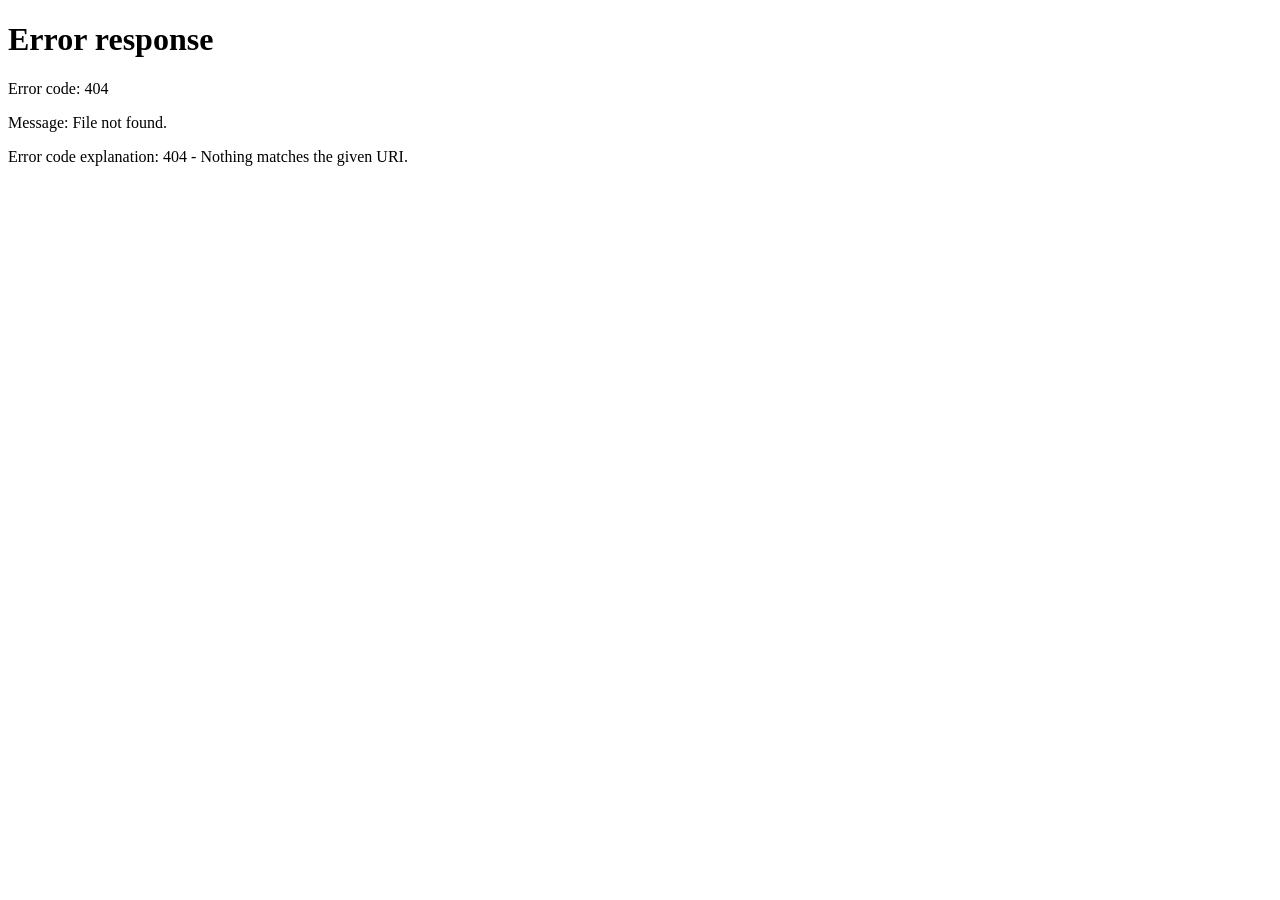
==== commit 6b2b81e5: "deploy: publish Domery personalized forecasts" ====
--- a/index.html
+++ b/index.html
@@ -1,18 +1,18 @@
 <!DOCTYPE html>
-<html lang="ru" data-dir-mode="static">
+<html lang="ru">
 <head>
     <meta charset="utf-8">
     <meta http-equiv="Content-Type" content="text/html;charset=utf-8"/>
     <meta http-equiv="X-UA-Compatible" content="IE=edge">
-    <meta name="viewport" content="width=device-width, initial-scale=1, viewport-fit=cover">
+    <meta name="viewport" content="width=device-width, initial-scale=1, maximum-scale=1, user-scalable=no, minimal-ui, viewport-fit=cover">
     <meta name="mobile-web-app-capable" content="yes">
     <meta name="apple-mobile-web-app-capable" content="yes"/>
-    <meta name="apple-mobile-web-app-title" content="Память Дома"/>
-    <meta name="apple-mobile-web-app-status-bar-style" content="black-translucent"/>
+    <meta name="apple-mobile-web-app-title" content="Domery"/>
+    <meta name="apple-mobile-web-app-status-bar-style" content="default"/>
     <meta name="theme-color" content="#C8D5B0">
     <meta name="format-detection" content="telephone=no"/>
-    <meta name="description" content="Память Дома помнит сроки, запасы, покупки и обслуживание за вас.">
-    <title>Память Дома</title>
+    <meta name="description" content="Domery — дом помнит сроки, запасы, покупки и обслуживание за тебя.">
+    <title>Domery — дом помнит за тебя</title>
     <link rel="icon" type="image/png" href="favicon.png">
     <link rel="icon" type="image/svg+xml" href="favicon.svg">
     <link rel="apple-touch-icon" href="apple-touch-icon.png">
@@ -59,10 +59,8 @@
     <link rel="apple-touch-startup-image" media="screen and (device-width: 768px) and (device-height: 1024px) and (-webkit-device-pixel-ratio: 2) and (orientation: portrait)" href="img/splash_screens/9.7__iPad_Pro__7.9__iPad_mini__9.7__iPad_Air__9.7__iPad_portrait.png">
     <link rel="apple-touch-startup-image" media="screen and (device-width: 744px) and (device-height: 1133px) and (-webkit-device-pixel-ratio: 2) and (orientation: portrait)" href="img/splash_screens/8.3__iPad_Mini_portrait.png">
     <link rel="manifest" href="manifest.json">
-    <link rel="stylesheet" href="./css/vendor-framework7-ltr-BfxMR8np.css">
-  <script type="module" crossorigin src="./js/mobile-DNocAESy.js"></script>
-  <link rel="stylesheet" crossorigin href="./css/vendor-mobile-IQGUfzA8.css">
-  <link rel="stylesheet" crossorigin href="./css/mobile-CU6xjXS-.css">
+    <script src="./server_settings.js"></script>
+  <script type="module" crossorigin src="./js/index-BPh6oWDG.js"></script>
 <link rel="manifest" href="./manifest.json"></head>
 <body>
     <noscript>
